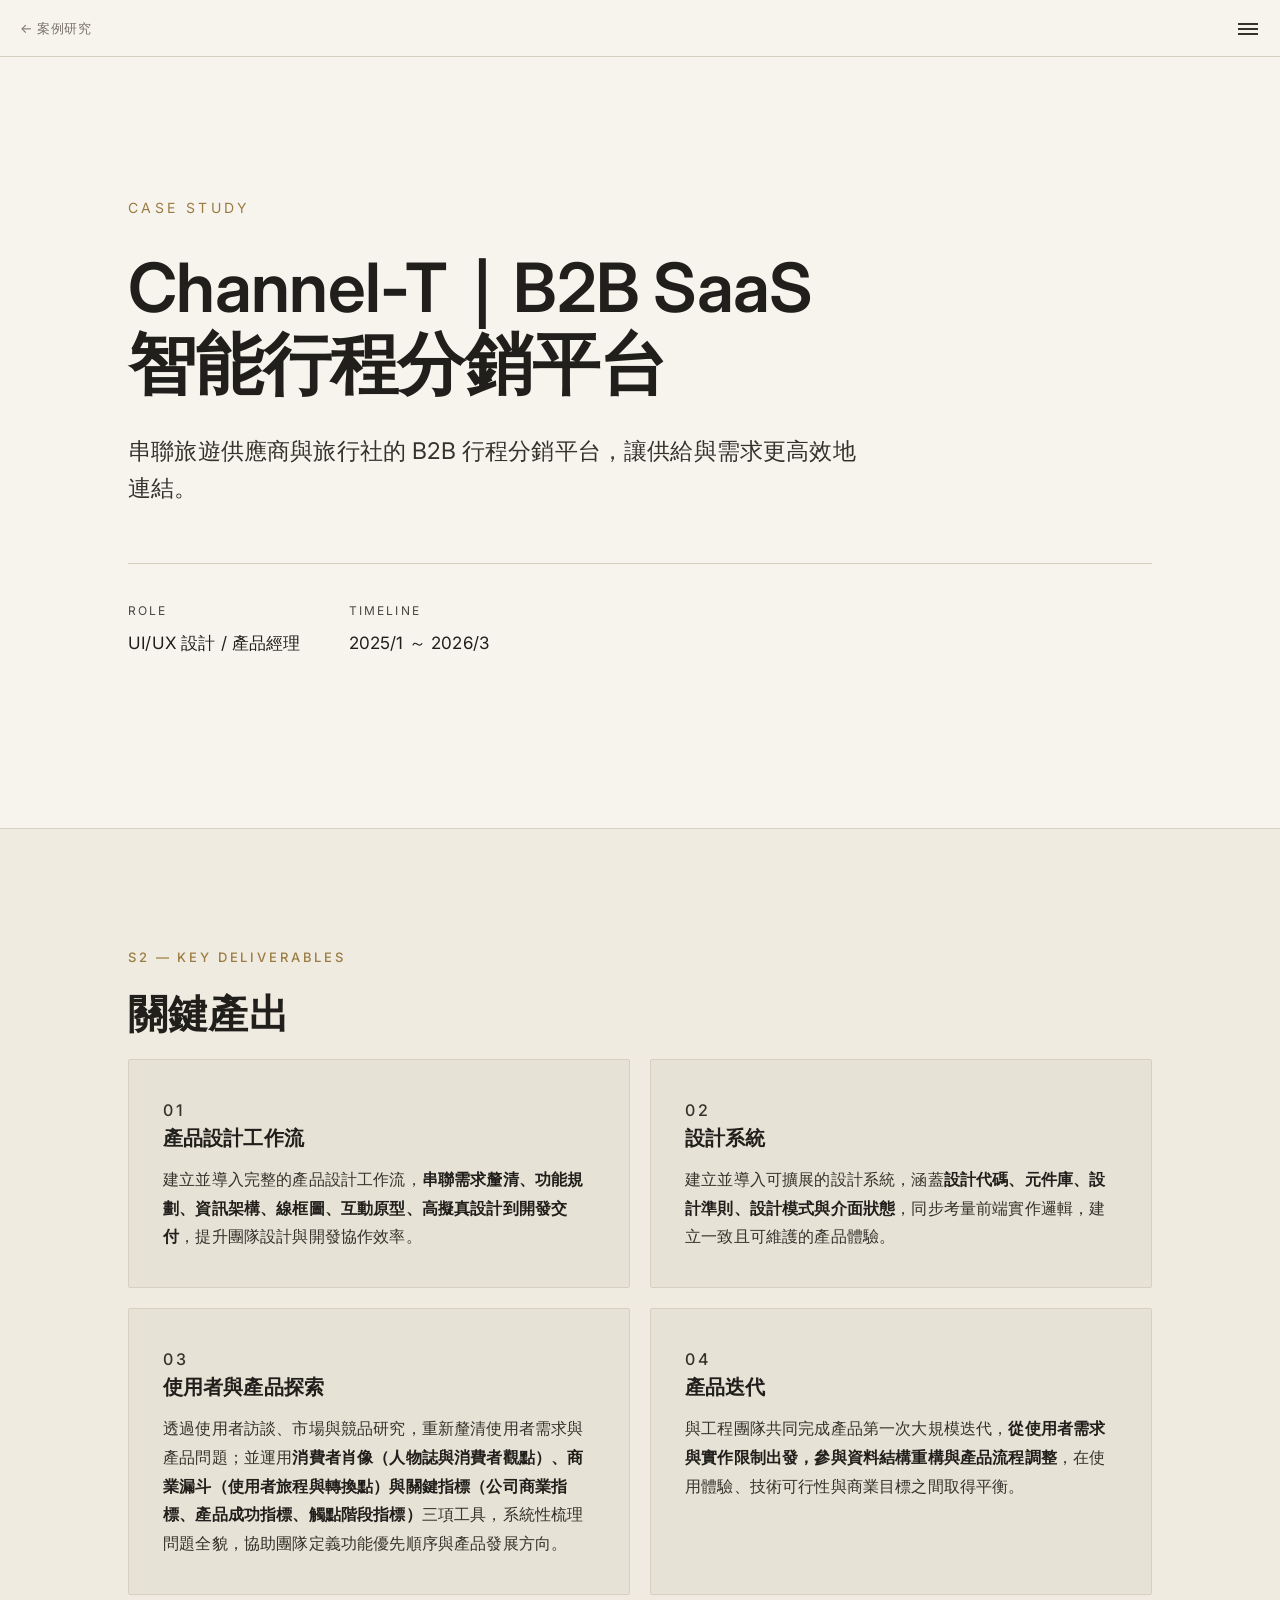
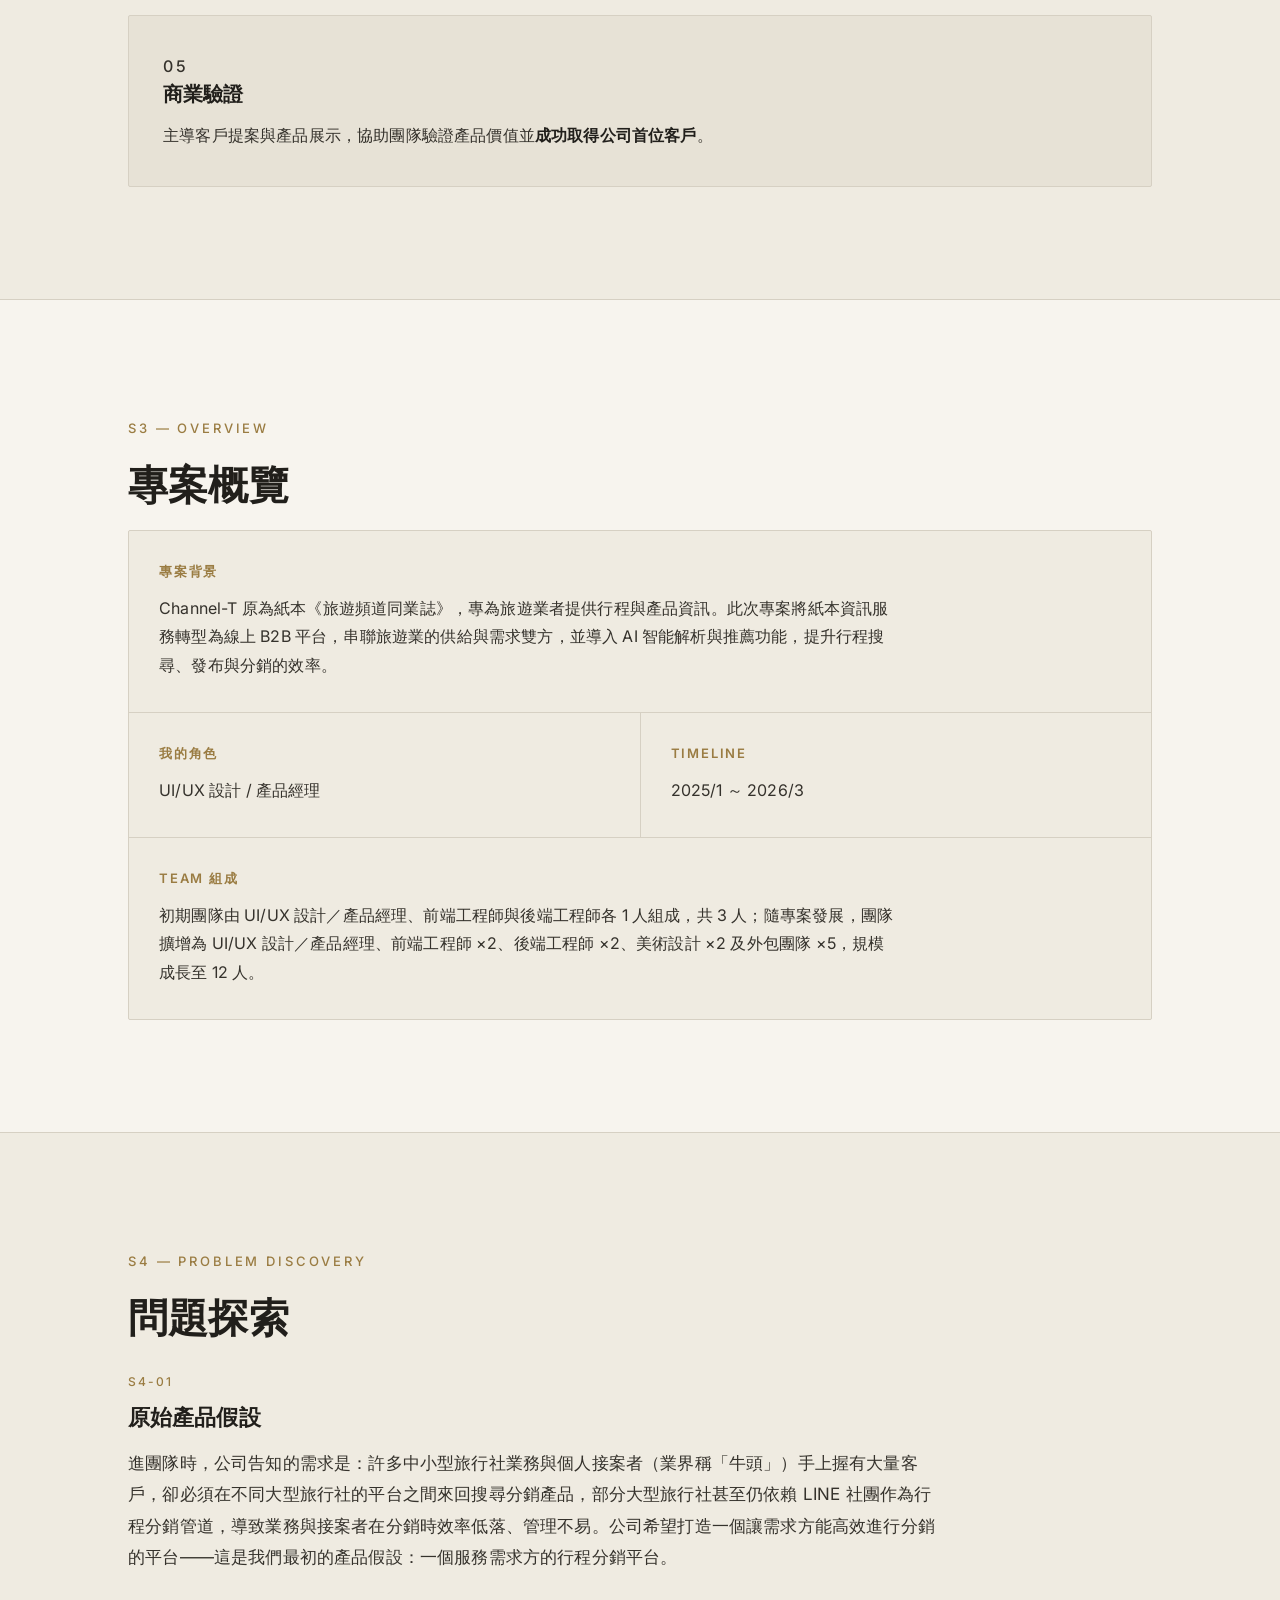
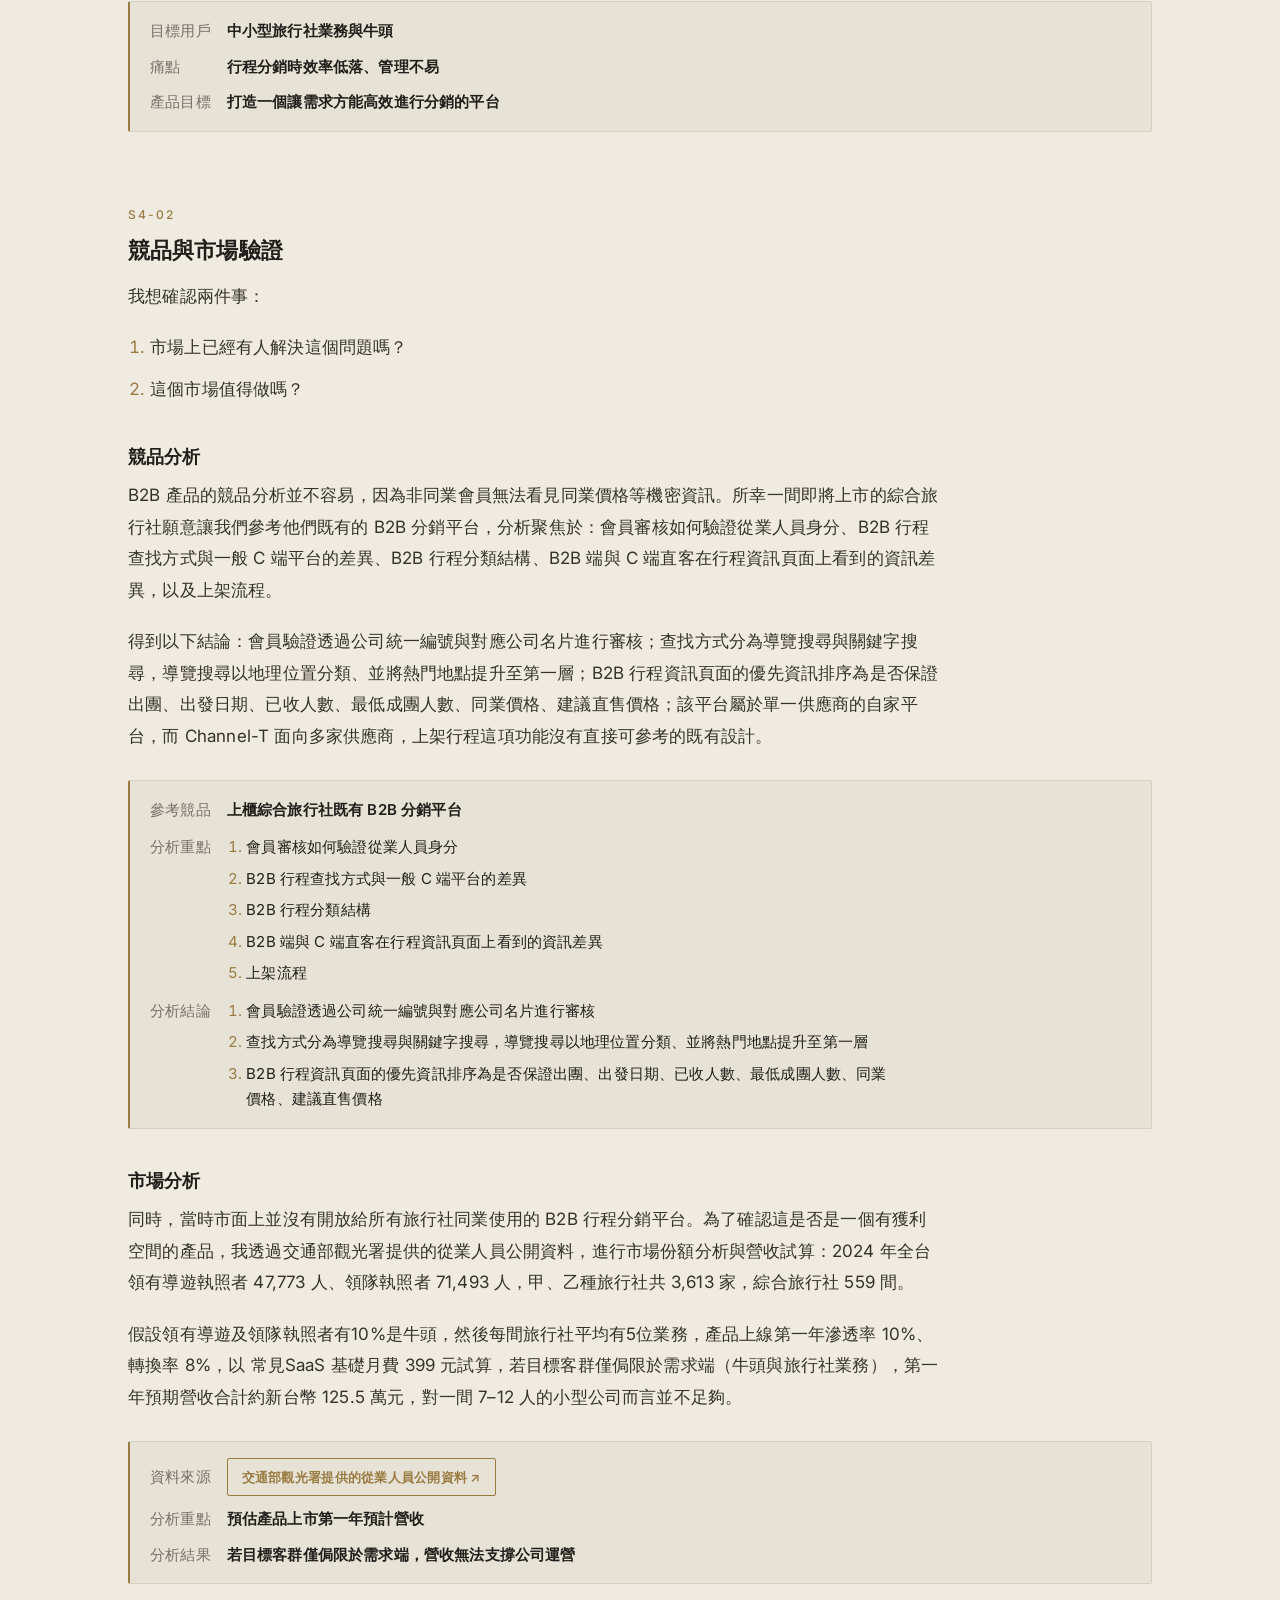
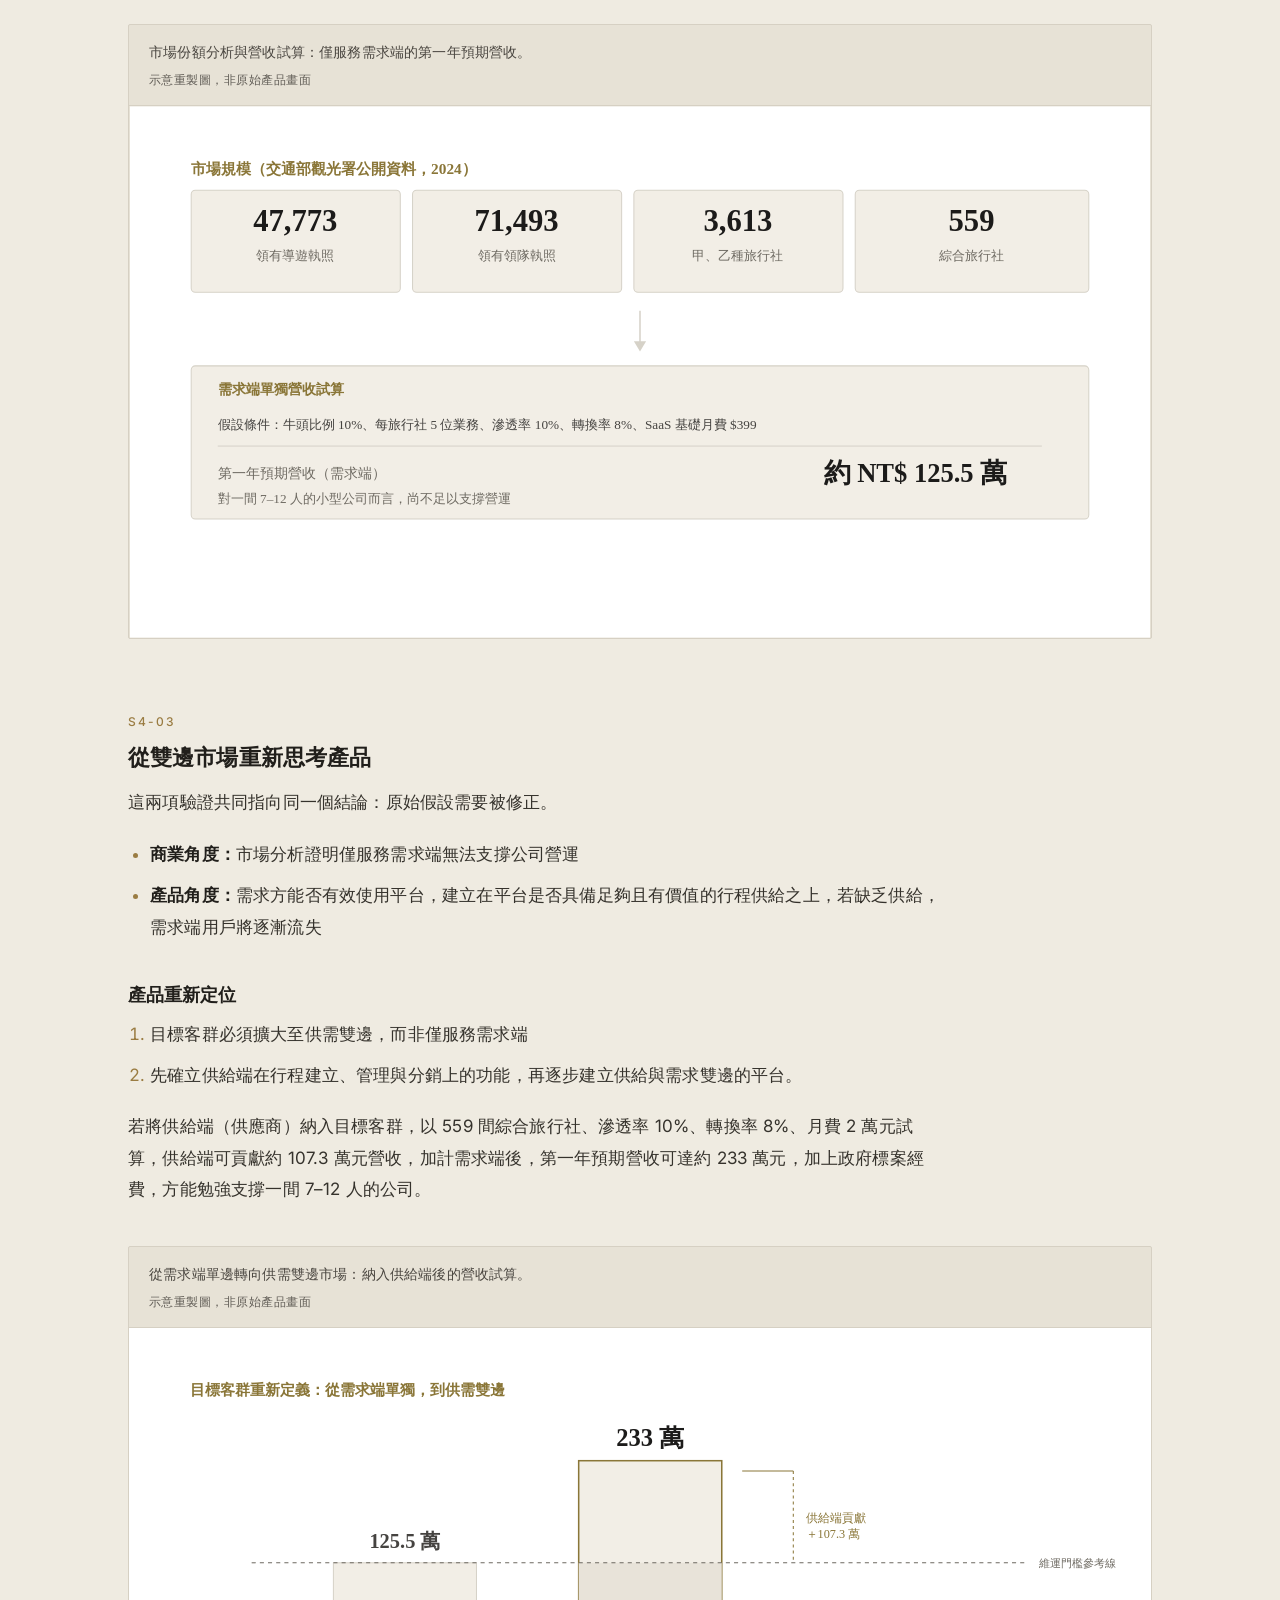
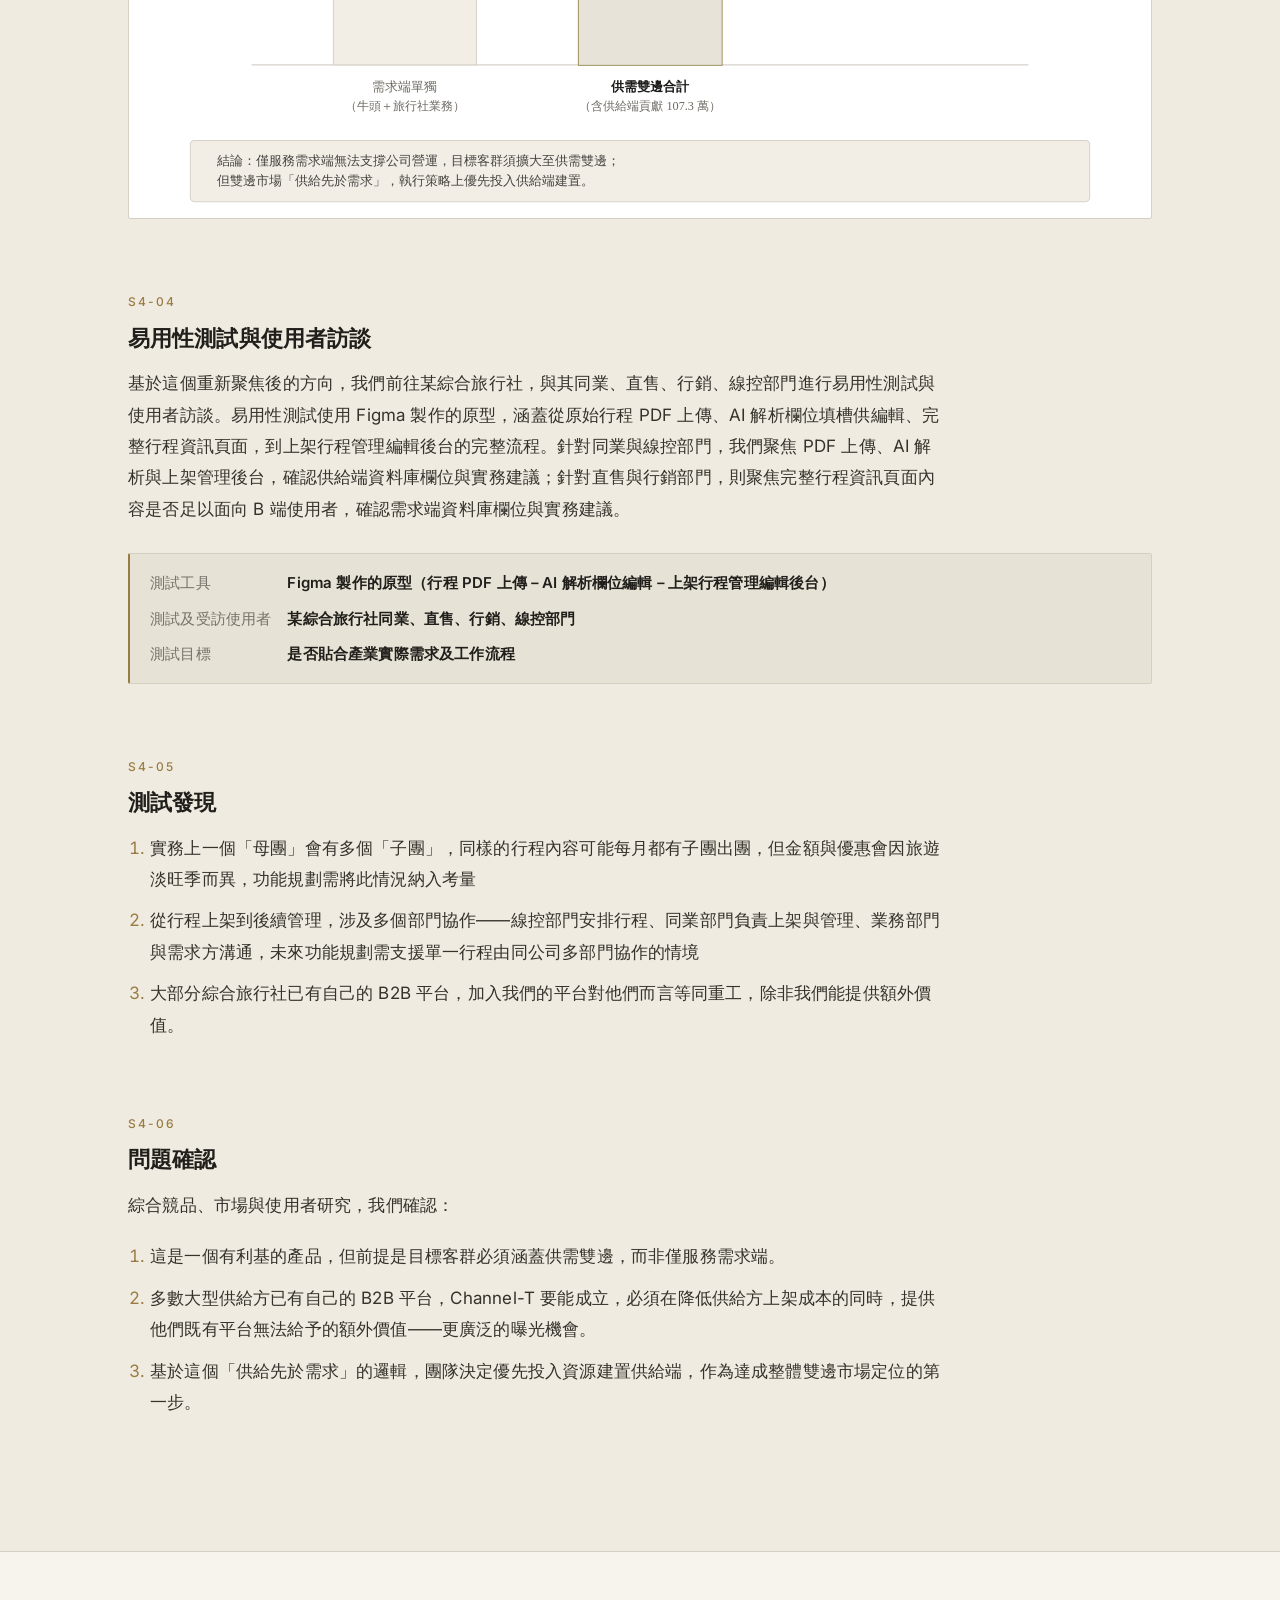
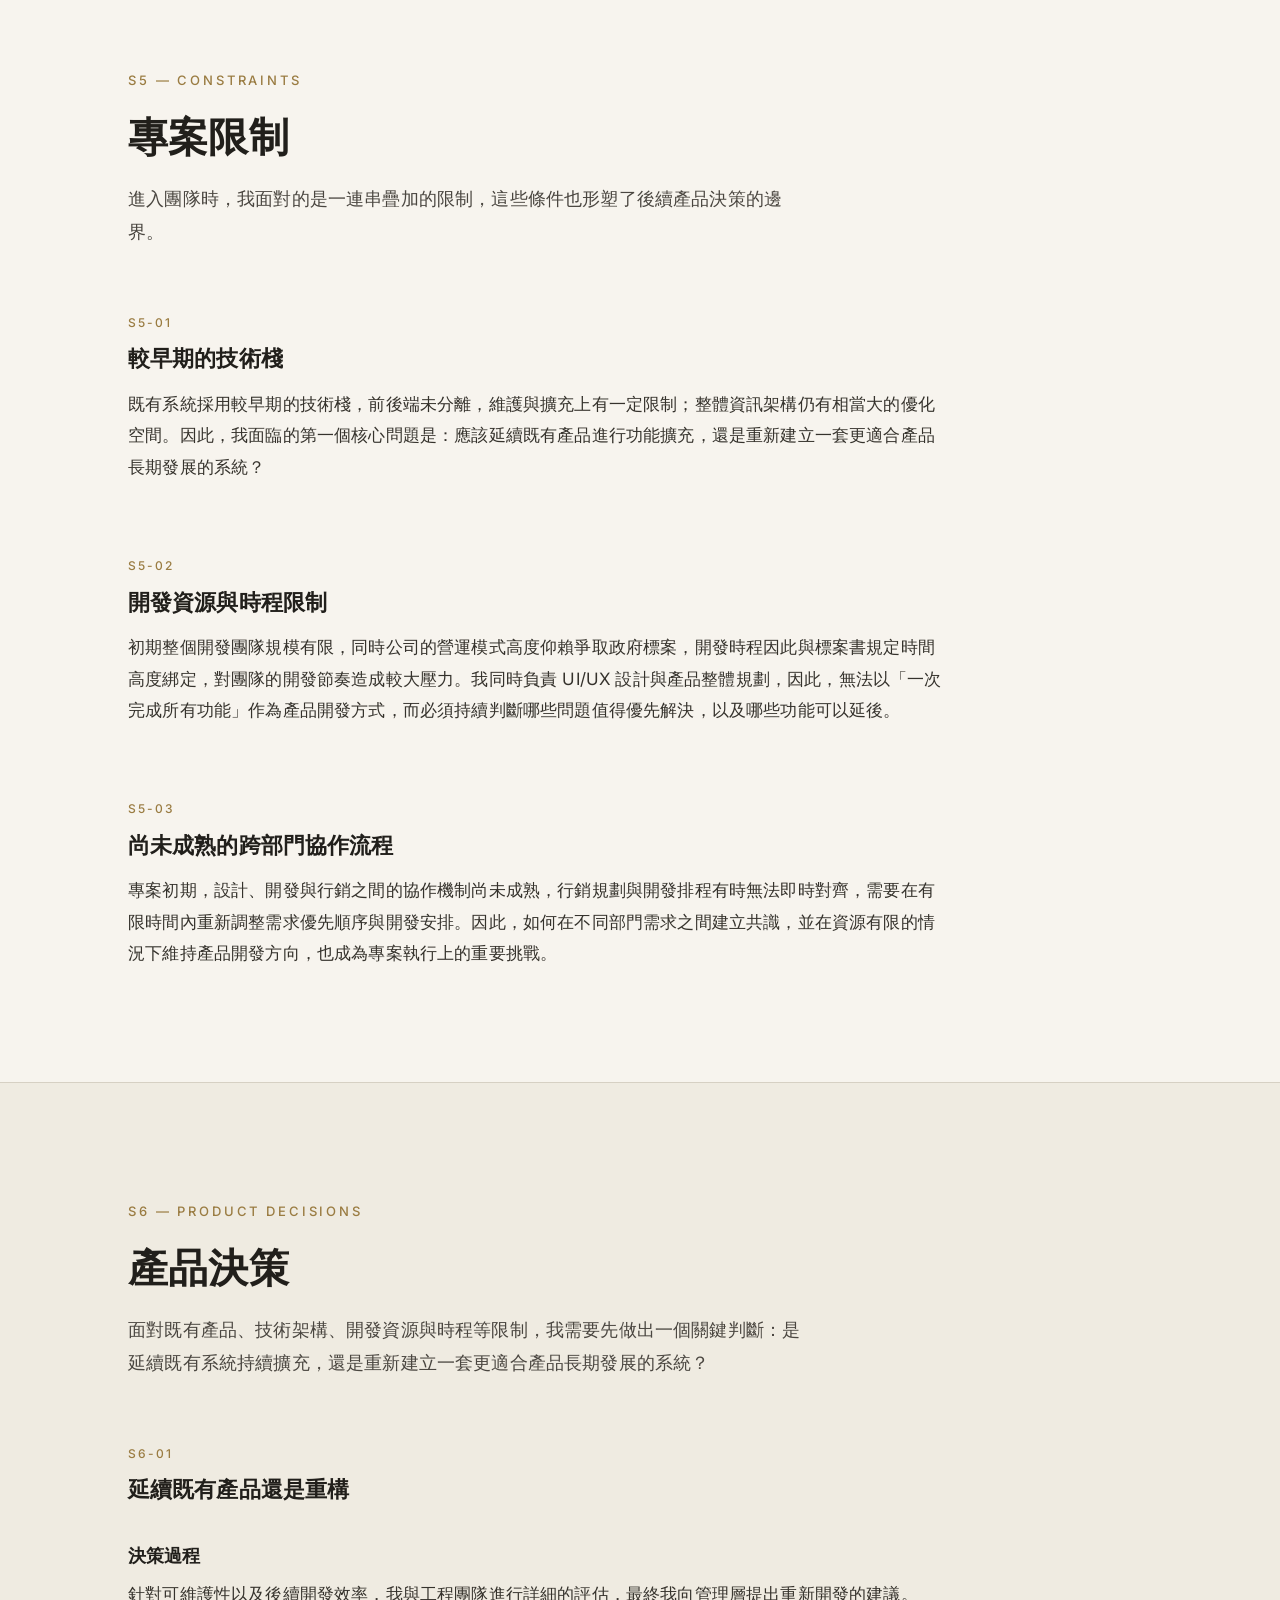
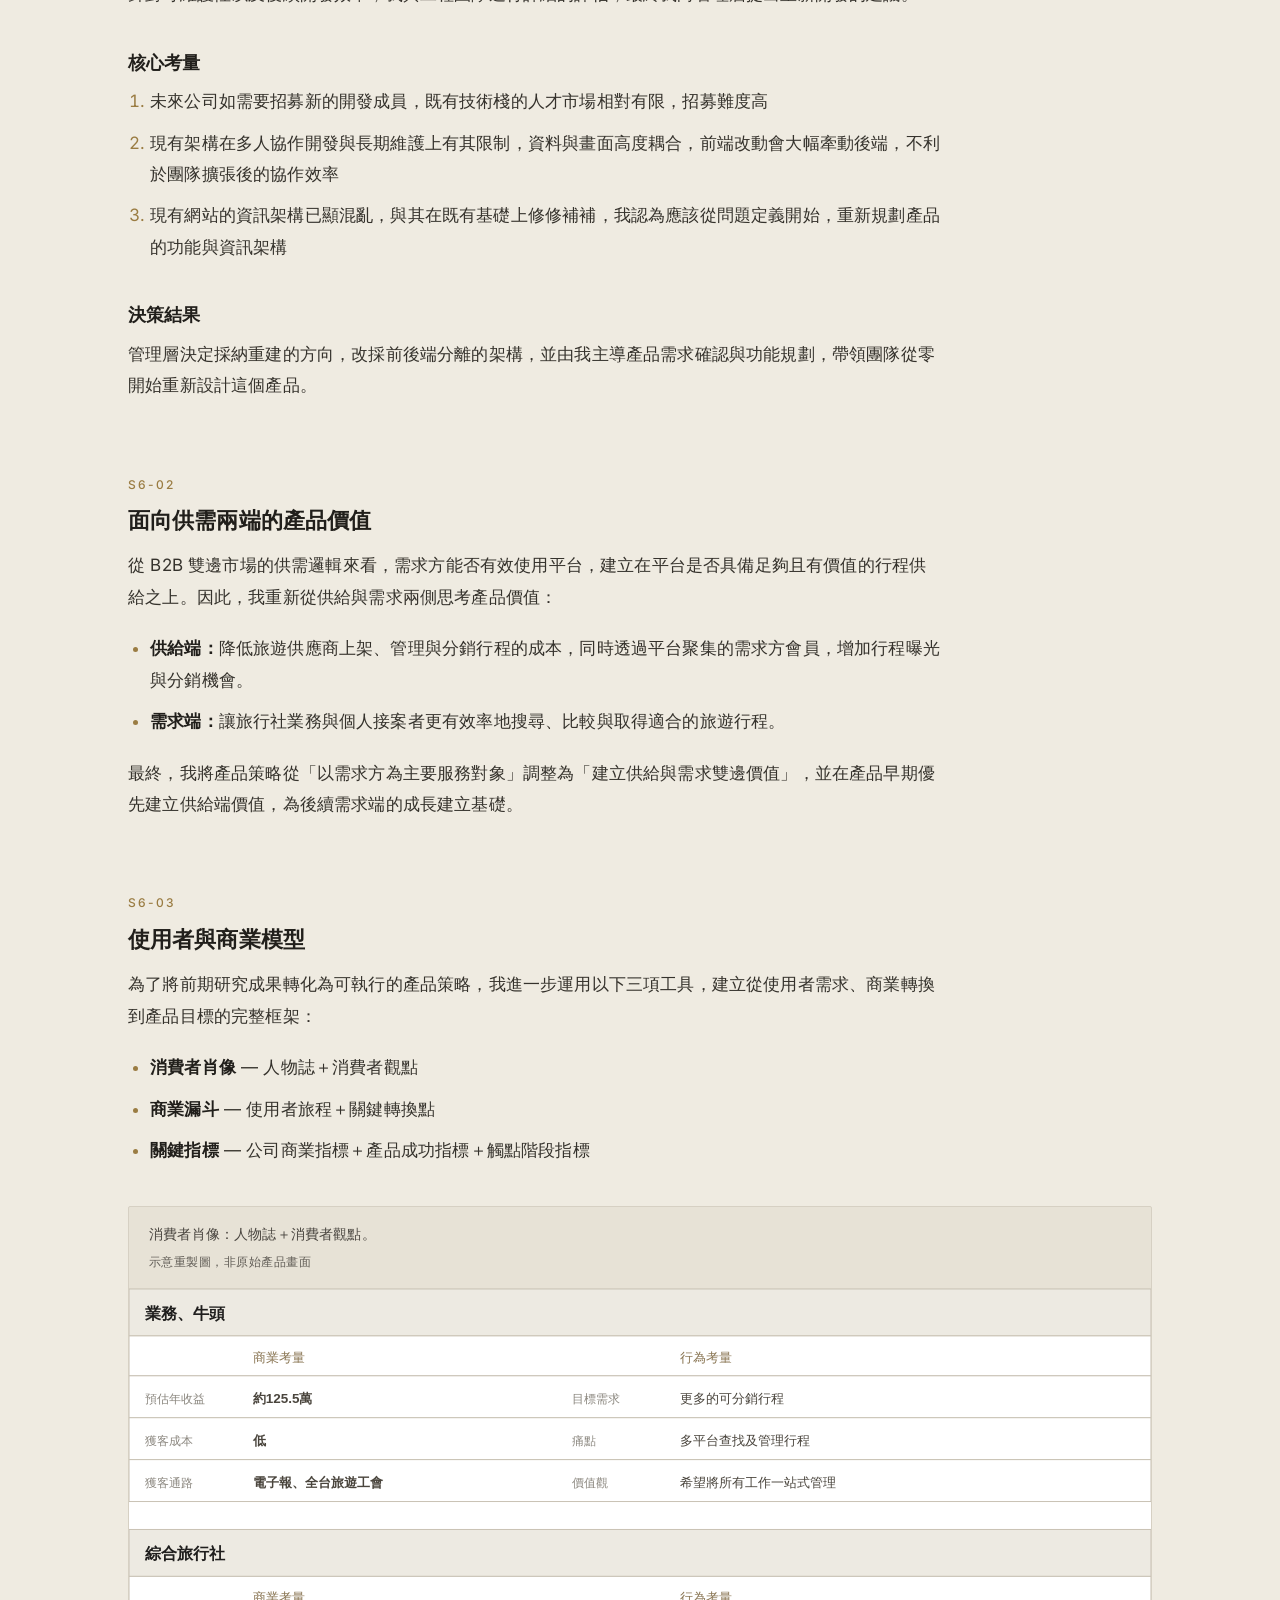
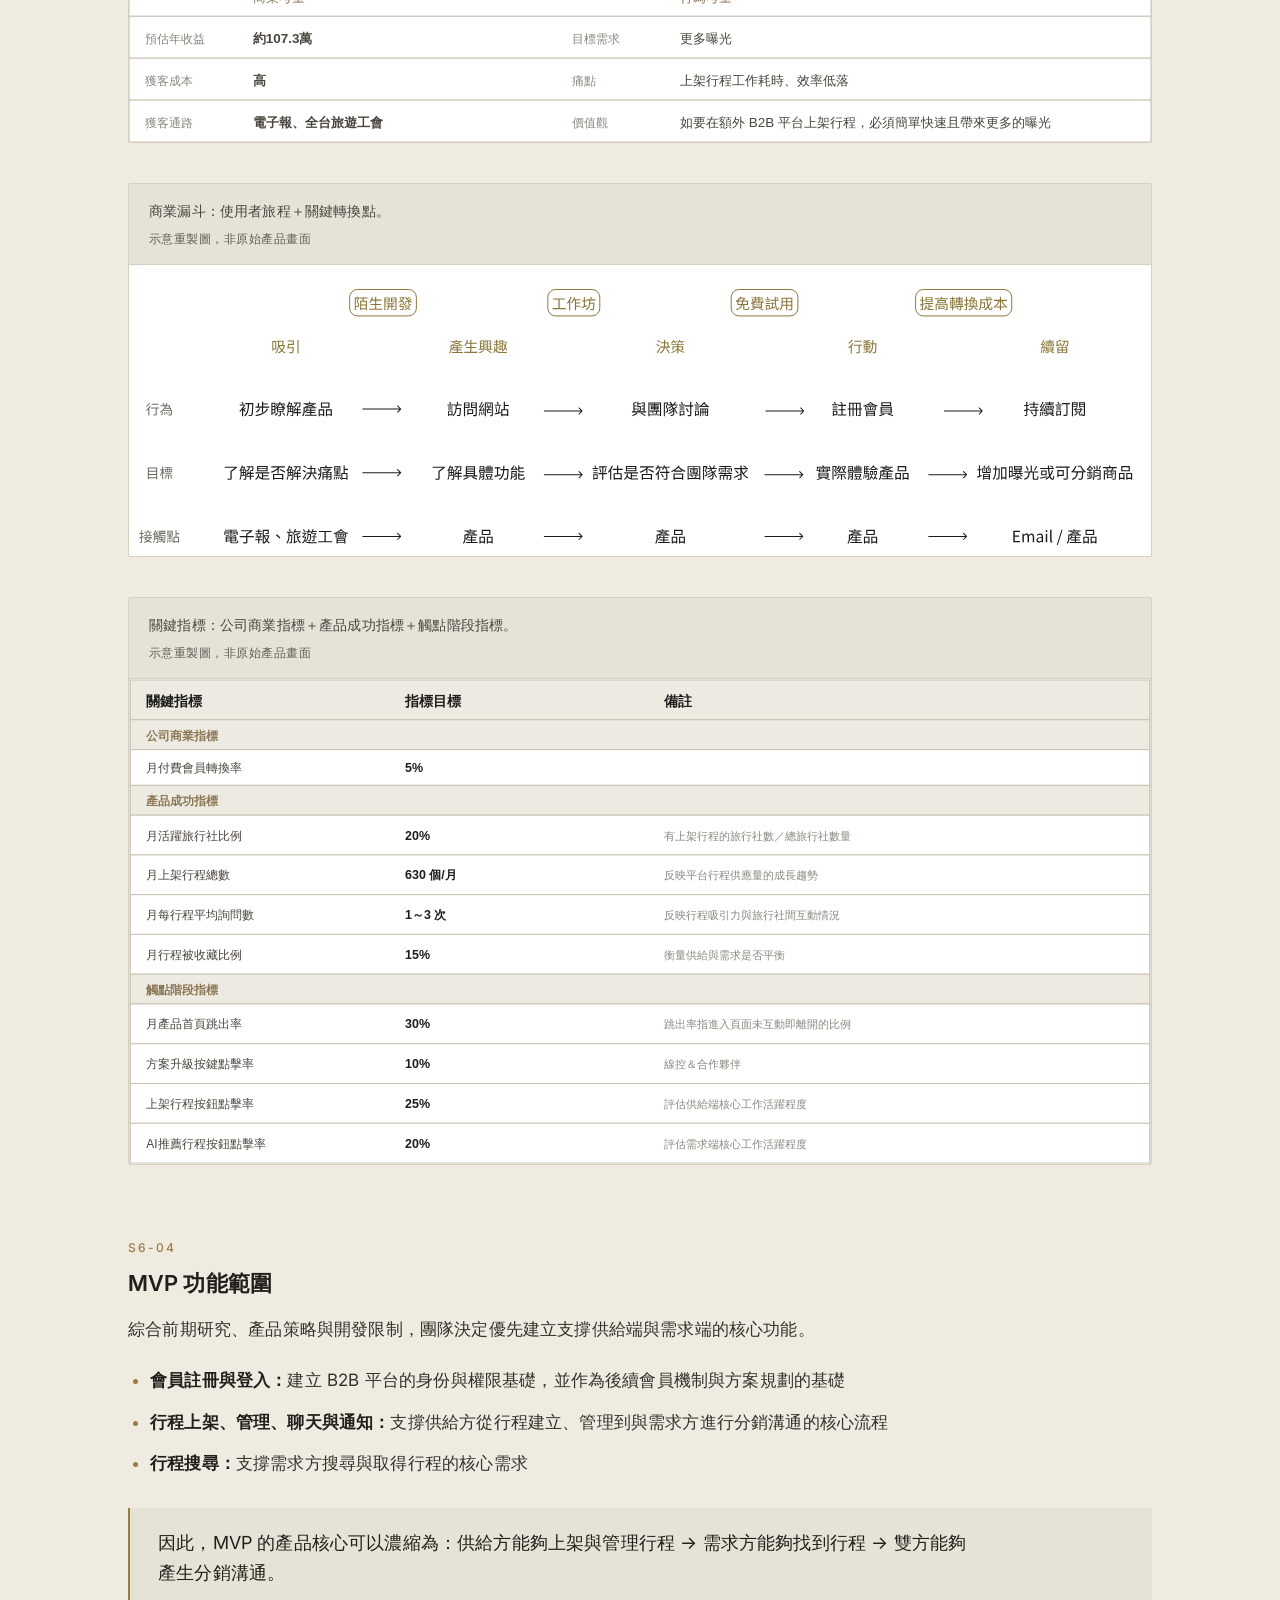
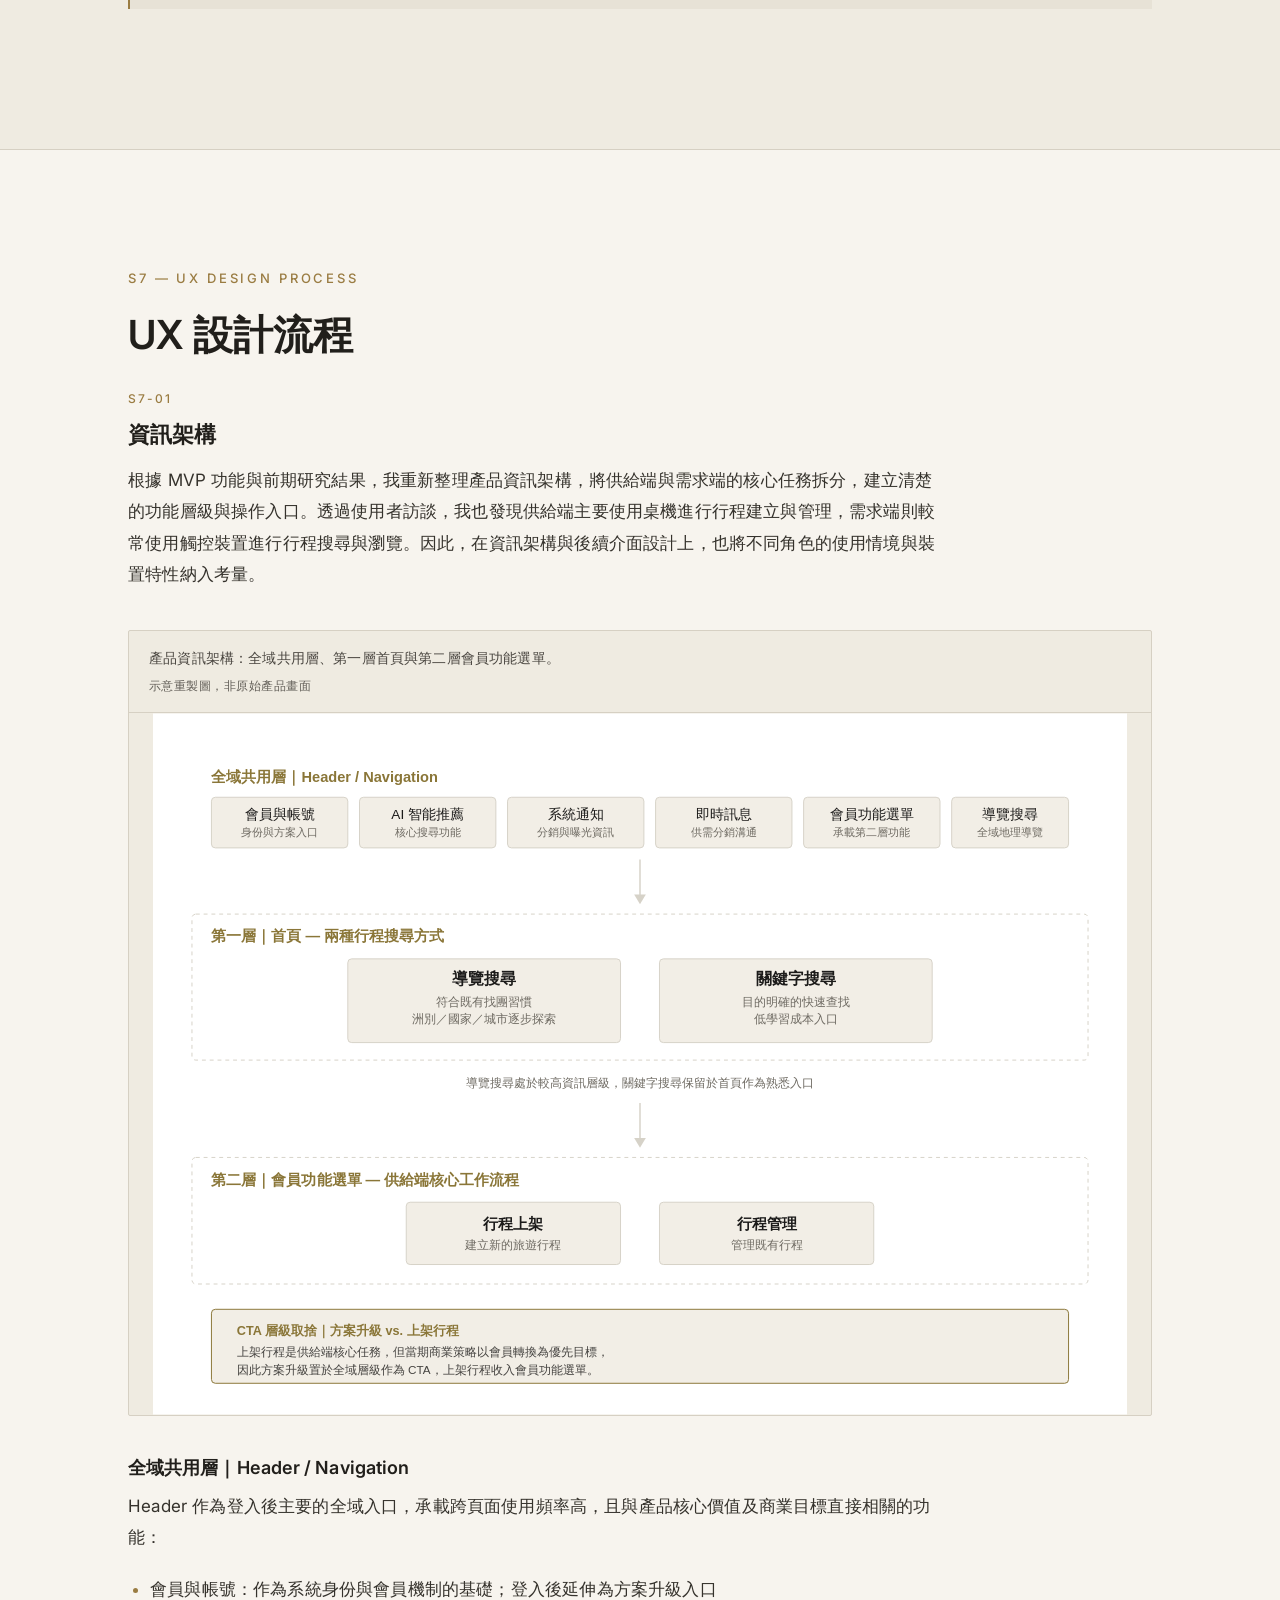
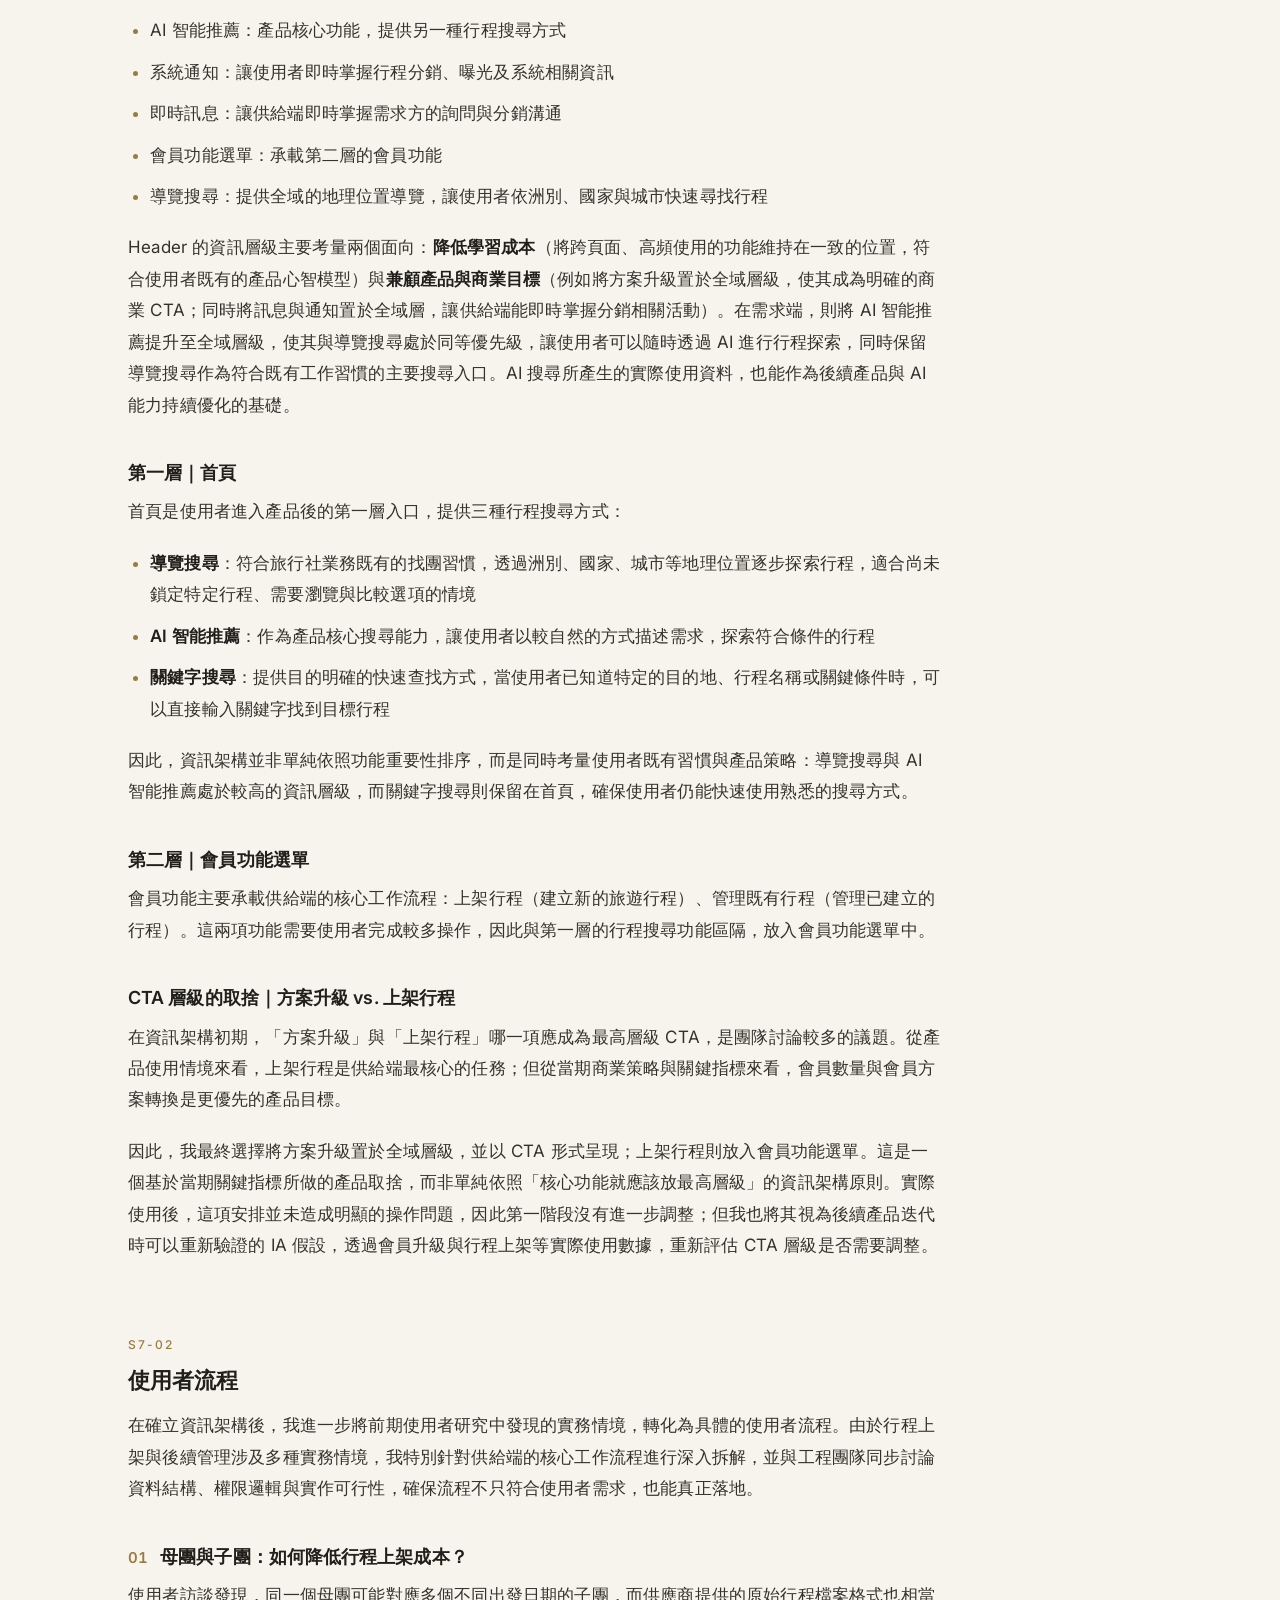
==== channel-t/index.html @ 6a392a1b "s6" ====
<!DOCTYPE html>
<html lang="zh-Hant">
<head>
  <meta charset="UTF-8" />
  <meta name="viewport" content="width=device-width, initial-scale=1.0" />
  <title>Channel-T｜B2B SaaS 智能行程分銷平台 — Ryan Wu 作品集</title>
  <meta name="description" content="Channel-T 是串聯旅遊供應商與旅行社的 B2B 行程分銷平台。本案例研究涵蓋問題探索、產品策略、MVP、UX/UI 設計、設計系統、產品迭代到商業驗證的完整產品設計流程。" />
  <link rel="preconnect" href="https://fonts.googleapis.com" />
  <link rel="preconnect" href="https://fonts.gstatic.com" crossorigin />
  <link href="https://fonts.googleapis.com/css2?family=Inter:wght@400;500;600&display=swap" rel="stylesheet" />
  <link rel="stylesheet" href="../style.css?v=17" />
</head>
<body class="case-study">

  <!-- 回首頁（左側錨點導覽由 case-study.js 依章節標題動態產生） -->
  <a class="home-link" href="../#work" aria-label="回到案例研究">← 案例研究</a>

  <main id="top">

    <!-- ====================== S1 專案主視覺 ====================== -->
    <section class="hero" id="s1">
      <div class="container">
        <p class="hero__tag">Case Study</p>
        <h1>Channel-T｜B2B SaaS 智能行程分銷平台</h1>
        <p class="hero__vp">串聯旅遊供應商與旅行社的 B2B 行程分銷平台，讓供給與需求更高效地連結。</p>
        <dl class="hero__meta">
          <div>
            <dt>Role</dt>
            <dd>UI/UX 設計 / 產品經理</dd>
          </div>
          <div>
            <dt>Timeline</dt>
            <dd>2025/1 ～ 2026/3</dd>
          </div>
        </dl>
      </div>
    </section>

    <!-- ====================== S2 關鍵產出 ====================== -->
    <section class="section section--alt" id="s2">
      <div class="container">
        <p class="eyebrow">S2 — Key Deliverables</p>
        <h2 class="section-title">關鍵產出</h2>
        <div class="cards">
          <article class="card">
            <p class="card__num">01</p>
            <h3>產品設計工作流</h3>
            <p>建立並導入完整的產品設計工作流，<span class="hl">串聯需求釐清、功能規劃、資訊架構、線框圖、互動原型、高擬真設計到開發交付</span>，提升團隊設計與開發協作效率。</p>
          </article>
          <article class="card">
            <p class="card__num">02</p>
            <h3>設計系統</h3>
            <p>建立並導入可擴展的設計系統，涵蓋<span class="hl">設計代碼、元件庫、設計準則、設計模式與介面狀態</span>，同步考量前端實作邏輯，建立一致且可維護的產品體驗。</p>
          </article>
          <article class="card">
            <p class="card__num">03</p>
            <h3>使用者與產品探索</h3>
            <p>透過使用者訪談、市場與競品研究，重新釐清使用者需求與產品問題；並運用<span class="hl">消費者肖像（人物誌與消費者觀點）、商業漏斗（使用者旅程與轉換點）與關鍵指標（公司商業指標、產品成功指標、觸點階段指標）</span>三項工具，系統性梳理問題全貌，協助團隊定義功能優先順序與產品發展方向。</p>
          </article>
          <article class="card">
            <p class="card__num">04</p>
            <h3>產品迭代</h3>
            <p>與工程團隊共同完成產品第一次大規模迭代，<span class="hl">從使用者需求與實作限制出發，參與資料結構重構與產品流程調整</span>，在使用體驗、技術可行性與商業目標之間取得平衡。</p>
          </article>
          <article class="card">
            <p class="card__num">05</p>
            <h3>商業驗證</h3>
            <p>主導客戶提案與產品展示，協助團隊驗證產品價值並<span class="hl">成功取得公司首位客戶</span>。</p>
          </article>
        </div>
      </div>
    </section>

    <!-- ====================== S3 專案概覽 ====================== -->
    <section class="section" id="s3">
      <div class="container">
        <p class="eyebrow">S3 — Overview</p>
        <h2 class="section-title">專案概覽</h2>
        <div class="meta-grid">
          <div class="meta-grid__item meta-grid__item--wide">
            <h4>專案背景</h4>
            <p>Channel-T 原為紙本《旅遊頻道同業誌》，專為旅遊業者提供行程與產品資訊。此次專案將紙本資訊服務轉型為線上 B2B 平台，串聯旅遊業的供給與需求雙方，並導入 AI 智能解析與推薦功能，提升行程搜尋、發布與分銷的效率。</p>
          </div>
          <div class="meta-grid__item">
            <h4>我的角色</h4>
            <p>UI/UX 設計 / 產品經理</p>
          </div>
          <div class="meta-grid__item">
            <h4>Timeline</h4>
            <p>2025/1 ～ 2026/3</p>
          </div>
          <div class="meta-grid__item meta-grid__item--wide">
            <h4>Team 組成</h4>
            <p>初期團隊由 UI/UX 設計／產品經理、前端工程師與後端工程師各 1 人組成，共 3 人；隨專案發展，團隊擴增為 UI/UX 設計／產品經理、前端工程師 ×2、後端工程師 ×2、美術設計 ×2 及外包團隊 ×5，規模成長至 12 人。</p>
          </div>
        </div>
      </div>
    </section>

    <!-- ====================== S4 問題探索 ====================== -->
    <section class="section section--alt" id="s4">
      <div class="container">
        <p class="eyebrow">S4 — Problem Discovery</p>
        <h2 class="section-title">問題探索</h2>

        <div class="block">
          <p class="block__id">S4-01</p>
          <h3>原始產品假設</h3>
          <p>進團隊時，公司告知的需求是：許多中小型旅行社業務與個人接案者（業界稱「牛頭」）手上握有大量客戶，卻必須在不同大型旅行社的平台之間來回搜尋分銷產品，部分大型旅行社甚至仍依賴 LINE 社團作為行程分銷管道，導致業務與接案者在分銷時效率低落、管理不易。公司希望打造一個讓需求方能高效進行分銷的平台——這是我們最初的產品假設：一個服務需求方的行程分銷平台。</p>
          <div class="note-card">
            <dl class="keypoints">
              <div><dt>目標用戶</dt><dd>中小型旅行社業務與牛頭</dd></div>
              <div><dt>痛點</dt><dd>行程分銷時效率低落、管理不易</dd></div>
              <div><dt>產品目標</dt><dd>打造一個讓需求方能高效進行分銷的平台</dd></div>
            </dl>
          </div>
        </div>

        <div class="block">
          <p class="block__id">S4-02</p>
          <h3>競品與市場驗證</h3>
          <p>我想確認兩件事：</p>
          <ol>
            <li>市場上已經有人解決這個問題嗎？</li>
            <li>這個市場值得做嗎？</li>
          </ol>
          <div class="sub">
            <h4>競品分析</h4>
          </div>
          <p>B2B 產品的競品分析並不容易，因為非同業會員無法看見同業價格等機密資訊。所幸一間即將上市的綜合旅行社願意讓我們參考他們既有的 B2B 分銷平台，分析聚焦於：會員審核如何驗證從業人員身分、B2B 行程查找方式與一般 C 端平台的差異、B2B 行程分類結構、B2B 端與 C 端直客在行程資訊頁面上看到的資訊差異，以及上架流程。</p>
          <p>得到以下結論：會員驗證透過公司統一編號與對應公司名片進行審核；查找方式分為導覽搜尋與關鍵字搜尋，導覽搜尋以地理位置分類、並將熱門地點提升至第一層；B2B 行程資訊頁面的優先資訊排序為是否保證出團、出發日期、已收人數、最低成團人數、同業價格、建議直售價格；該平台屬於單一供應商的自家平台，而 Channel-T 面向多家供應商，上架行程這項功能沒有直接可參考的既有設計。</p>
          <div class="note-card">
            <dl class="keypoints">
              <div><dt>參考競品</dt><dd>上櫃綜合旅行社既有 B2B 分銷平台</dd></div>
              <div><dt>分析重點</dt><dd>
                <ol>
                  <li>會員審核如何驗證從業人員身分</li>
                  <li>B2B 行程查找方式與一般 C 端平台的差異</li>
                  <li>B2B 行程分類結構</li>
                  <li>B2B 端與 C 端直客在行程資訊頁面上看到的資訊差異</li>
                  <li>上架流程</li>
                </ol>
              </dd></div>
              <div><dt>分析結論</dt><dd>
                <ol>
                  <li>會員驗證透過公司統一編號與對應公司名片進行審核</li>
                  <li>查找方式分為導覽搜尋與關鍵字搜尋，導覽搜尋以地理位置分類、並將熱門地點提升至第一層</li>
                  <li>B2B 行程資訊頁面的優先資訊排序為是否保證出團、出發日期、已收人數、最低成團人數、同業價格、建議直售價格</li>
                </ol>
              </dd></div>
            </dl>
          </div>
          <div class="sub">
            <h4>市場分析</h4>
          </div>
          <p>同時，當時市面上並沒有開放給所有旅行社同業使用的 B2B 行程分銷平台。為了確認這是否是一個有獲利空間的產品，我透過交通部觀光署提供的從業人員公開資料，進行市場份額分析與營收試算：2024 年全台領有導遊執照者 47,773 人、領隊執照者 71,493 人，甲、乙種旅行社共 3,613 家，綜合旅行社 559 間。</p>
          <p>假設領有導遊及領隊執照者有10%是牛頭，然後每間旅行社平均有5位業務，產品上線第一年滲透率 10%、轉換率 8%，以 常見SaaS 基礎月費 399 元試算，若目標客群僅侷限於需求端（牛頭與旅行社業務），第一年預期營收合計約新台幣 125.5 萬元，對一間 7–12 人的小型公司而言並不足夠。</p>
          <div class="note-card">
            <dl class="keypoints">
              <div><dt>資料來源</dt><dd><a class="btn btn--sm" href="https://admin.taiwan.net.tw/main" target="_blank" rel="noopener">交通部觀光署提供的從業人員公開資料 ↗</a></dd></div>
              <div><dt>分析重點</dt><dd>預估產品上市第一年預計營收</dd></div>
              <div><dt>分析結果</dt><dd>若目標客群僅侷限於需求端，營收無法支撐公司運營</dd></div>
            </dl>
          </div>
          <figure>
            <img src="../assets/channel-t/s4-02-market-validation.svg" width="1000" height="520" alt="市場份額分析與營收試算示意圖：以導遊、領隊執照人數與旅行社家數估算需求端市場規模與第一年預期營收" loading="lazy" onerror="this.style.display='none';this.nextElementSibling.style.display='flex';" />
            <div class="figure__placeholder" style="display:none; aspect-ratio: 1000 / 520;">市場份額與營收試算 — assets/channel-t/s4-02-market-validation.svg</div>
            <figcaption>市場份額分析與營收試算：僅服務需求端的第一年預期營收。<span class="figure__note">示意重製圖，非原始產品畫面</span></figcaption>
          </figure>
        </div>

        <div class="block">
          <p class="block__id">S4-03</p>
          <h3>從雙邊市場重新思考產品</h3>
          <p>這兩項驗證共同指向同一個結論：原始假設需要被修正。</p>
          <ul>
            <li><strong>商業角度：</strong>市場分析證明僅服務需求端無法支撐公司營運</li>
            <li><strong>產品角度：</strong>需求方能否有效使用平台，建立在平台是否具備足夠且有價值的行程供給之上，若缺乏供給，需求端用戶將逐漸流失</li>
          </ul>
          <div class="sub">
            <h4>產品重新定位</h4>
          </div>
          <ol>
            <li>目標客群必須擴大至供需雙邊，而非僅服務需求端</li>
            <li>先確立供給端在行程建立、管理與分銷上的功能，再逐步建立供給與需求雙邊的平台。</li>
          </ol>
          <p>若將供給端（供應商）納入目標客群，以 559 間綜合旅行社、滲透率 10%、轉換率 8%、月費 2 萬元試算，供給端可貢獻約 107.3 萬元營收，加計需求端後，第一年預期營收可達約 233 萬元，加上政府標案經費，方能勉強支撐一間 7–12 人的公司。</p>
          <figure>
            <img src="../assets/channel-t/s4-03-two-sided-pivot.svg" width="1000" height="480" alt="雙邊市場轉向示意圖：從僅服務需求端，調整為納入供給端的供需雙邊市場，並呈現加計供給端後的營收試算" loading="lazy" onerror="this.style.display='none';this.nextElementSibling.style.display='flex';" />
            <div class="figure__placeholder" style="display:none; aspect-ratio: 1000 / 480;">雙邊市場轉向 — assets/channel-t/s4-03-two-sided-pivot.svg</div>
            <figcaption>從需求端單邊轉向供需雙邊市場：納入供給端後的營收試算。<span class="figure__note">示意重製圖，非原始產品畫面</span></figcaption>
          </figure>
        </div>

        <div class="block">
          <p class="block__id">S4-04</p>
          <h3>易用性測試與使用者訪談</h3>
          <p>基於這個重新聚焦後的方向，我們前往某綜合旅行社，與其同業、直售、行銷、線控部門進行易用性測試與使用者訪談。易用性測試使用 Figma 製作的原型，涵蓋從原始行程 PDF 上傳、AI 解析欄位填槽供編輯、完整行程資訊頁面，到上架行程管理編輯後台的完整流程。針對同業與線控部門，我們聚焦 PDF 上傳、AI 解析與上架管理後台，確認供給端資料庫欄位與實務建議；針對直售與行銷部門，則聚焦完整行程資訊頁面內容是否足以面向 B 端使用者，確認需求端資料庫欄位與實務建議。</p>
          <div class="note-card">
            <dl class="keypoints">
              <div><dt>測試工具</dt><dd>Figma 製作的原型（行程 PDF 上傳－AI 解析欄位編輯－上架行程管理編輯後台）</dd></div>
              <div><dt>測試及受訪使用者</dt><dd>某綜合旅行社同業、直售、行銷、線控部門</dd></div>
              <div><dt>測試目標</dt><dd>是否貼合產業實際需求及工作流程</dd></div>
            </dl>
          </div>
        </div>

        <div class="block">
          <p class="block__id">S4-05</p>
          <h3>測試發現</h3>
          <ol>
            <li>實務上一個「母團」會有多個「子團」，同樣的行程內容可能每月都有子團出團，但金額與優惠會因旅遊淡旺季而異，功能規劃需將此情況納入考量</li>
            <li>從行程上架到後續管理，涉及多個部門協作——線控部門安排行程、同業部門負責上架與管理、業務部門與需求方溝通，未來功能規劃需支援單一行程由同公司多部門協作的情境</li>
            <li>大部分綜合旅行社已有自己的 B2B 平台，加入我們的平台對他們而言等同重工，除非我們能提供額外價值。</li>
          </ol>
        </div>

        <div class="block">
          <p class="block__id">S4-06</p>
          <h3>問題確認</h3>
          <p>綜合競品、市場與使用者研究，我們確認：</p>
          <ol>
            <li>這是一個有利基的產品，但前提是目標客群必須涵蓋供需雙邊，而非僅服務需求端。</li>
            <li>多數大型供給方已有自己的 B2B 平台，Channel-T 要能成立，必須在降低供給方上架成本的同時，提供他們既有平台無法給予的額外價值——更廣泛的曝光機會。</li>
            <li>基於這個「供給先於需求」的邏輯，團隊決定優先投入資源建置供給端，作為達成整體雙邊市場定位的第一步。</li>
          </ol>
        </div>
      </div>
    </section>

    <!-- ====================== S5 專案限制 ====================== -->
    <section class="section" id="s5">
      <div class="container">
        <p class="eyebrow">S5 — Constraints</p>
        <h2 class="section-title">專案限制</h2>
        <p class="section-intro">進入團隊時，我面對的是一連串疊加的限制，這些條件也形塑了後續產品決策的邊界。</p>

        <div class="block">
          <p class="block__id">S5-01</p>
          <h3>較早期的技術棧</h3>
          <p>既有系統採用較早期的技術棧，前後端未分離，維護與擴充上有一定限制；整體資訊架構仍有相當大的優化空間。因此，我面臨的第一個核心問題是：應該延續既有產品進行功能擴充，還是重新建立一套更適合產品長期發展的系統？</p>
        </div>

        <div class="block">
          <p class="block__id">S5-02</p>
          <h3>開發資源與時程限制</h3>
          <p>初期整個開發團隊規模有限，同時公司的營運模式高度仰賴爭取政府標案，開發時程因此與標案書規定時間高度綁定，對團隊的開發節奏造成較大壓力。我同時負責 UI/UX 設計與產品整體規劃，因此，無法以「一次完成所有功能」作為產品開發方式，而必須持續判斷哪些問題值得優先解決，以及哪些功能可以延後。</p>
        </div>

        <div class="block">
          <p class="block__id">S5-03</p>
          <h3>尚未成熟的跨部門協作流程</h3>
          <p>專案初期，設計、開發與行銷之間的協作機制尚未成熟，行銷規劃與開發排程有時無法即時對齊，需要在有限時間內重新調整需求優先順序與開發安排。因此，如何在不同部門需求之間建立共識，並在資源有限的情況下維持產品開發方向，也成為專案執行上的重要挑戰。</p>
        </div>

      </div>
    </section>

    <!-- ====================== S6 產品決策 ====================== -->
    <section class="section section--alt" id="s6">
      <div class="container">
        <p class="eyebrow">S6 — Product Decisions</p>
        <h2 class="section-title">產品決策</h2>
        <p class="section-intro">面對既有產品、技術架構、開發資源與時程等限制，我需要先做出一個關鍵判斷：是延續既有系統持續擴充，還是重新建立一套更適合產品長期發展的系統？</p>

        <div class="block">
          <p class="block__id">S6-01</p>
          <h3>延續既有產品還是重構</h3>
          <div class="sub">
            <h4>決策過程</h4>
          </div>
          <p>針對可維護性以及後續開發效率，我與工程團隊進行詳細的評估，最終我向管理層提出重新開發的建議。</p>
          <div class="sub">
            <h4>核心考量</h4>
          </div>
          <ol>
            <li>未來公司如需要招募新的開發成員，既有技術棧的人才市場相對有限，招募難度高</li>
            <li>現有架構在多人協作開發與長期維護上有其限制，資料與畫面高度耦合，前端改動會大幅牽動後端，不利於團隊擴張後的協作效率</li>
            <li>現有網站的資訊架構已顯混亂，與其在既有基礎上修修補補，我認為應該從問題定義開始，重新規劃產品的功能與資訊架構</li>
          </ol>
          <div class="sub">
            <h4>決策結果</h4>
          </div>
          <p>管理層決定採納重建的方向，改採前後端分離的架構，並由我主導產品需求確認與功能規劃，帶領團隊從零開始重新設計這個產品。</p>
        </div>

        <div class="block">
          <p class="block__id">S6-02</p>
          <h3>面向供需兩端的產品價值</h3>
          <p>從 B2B 雙邊市場的供需邏輯來看，需求方能否有效使用平台，建立在平台是否具備足夠且有價值的行程供給之上。因此，我重新從供給與需求兩側思考產品價值：</p>
          <ul>
            <li><strong>供給端：</strong>降低旅遊供應商上架、管理與分銷行程的成本，同時透過平台聚集的需求方會員，增加行程曝光與分銷機會。</li>
            <li><strong>需求端：</strong>讓旅行社業務與個人接案者更有效率地搜尋、比較與取得適合的旅遊行程。</li>
          </ul>
          <p>最終，我將產品策略從「以需求方為主要服務對象」調整為「建立供給與需求雙邊價值」，並在產品早期優先建立供給端價值，為後續需求端的成長建立基礎。</p>
        </div>

        <div class="block">
          <p class="block__id">S6-03</p>
          <h3>使用者與商業模型</h3>
          <p>為了將前期研究成果轉化為可執行的產品策略，我進一步運用以下三項工具，建立從使用者需求、商業轉換到產品目標的完整框架：</p>
          <ul>
            <li><strong>消費者肖像</strong> — 人物誌＋消費者觀點</li>
            <li><strong>商業漏斗</strong> — 使用者旅程＋關鍵轉換點</li>
            <li><strong>關鍵指標</strong> — 公司商業指標＋產品成功指標＋觸點階段指標</li>
          </ul>
          <figure>
            <img src="../assets/channel-t/s6-03-persona.svg" width="1024" height="454" alt="消費者肖像示意圖：人物誌與消費者觀點，呈現供給端與需求端使用者的樣貌與需求" loading="lazy" onerror="this.style.display='none';this.nextElementSibling.style.display='flex';" />
            <div class="figure__placeholder" style="display:none; aspect-ratio: 1024 / 454;">消費者肖像 — assets/channel-t/s6-03-persona.svg</div>
            <figcaption>消費者肖像：人物誌＋消費者觀點。<span class="figure__note">示意重製圖，非原始產品畫面</span></figcaption>
          </figure>
          <figure>
            <img src="../assets/channel-t/s6-03-funnel.svg" width="1042" height="297" alt="商業漏斗示意圖：使用者旅程與關鍵轉換點，呈現使用者從進入到轉換的各階段" loading="lazy" onerror="this.style.display='none';this.nextElementSibling.style.display='flex';" />
            <div class="figure__placeholder" style="display:none; aspect-ratio: 1042 / 297;">商業漏斗 — assets/channel-t/s6-03-funnel.svg</div>
            <figcaption>商業漏斗：使用者旅程＋關鍵轉換點。<span class="figure__note">示意重製圖，非原始產品畫面</span></figcaption>
          </figure>
          <figure>
            <img src="../assets/channel-t/s6-03-metrics.svg" width="1024" height="412" alt="關鍵指標示意圖：公司商業指標、產品成功指標與觸點階段指標的對應關係" loading="lazy" onerror="this.style.display='none';this.nextElementSibling.style.display='flex';" />
            <div class="figure__placeholder" style="display:none; aspect-ratio: 1024 / 412;">關鍵指標 — assets/channel-t/s6-03-metrics.svg</div>
            <figcaption>關鍵指標：公司商業指標＋產品成功指標＋觸點階段指標。<span class="figure__note">示意重製圖，非原始產品畫面</span></figcaption>
          </figure>
        </div>

        <div class="block">
          <p class="block__id">S6-04</p>
          <h3>MVP 功能範圍</h3>
          <p>綜合前期研究、產品策略與開發限制，團隊決定優先建立支撐供給端與需求端的核心功能。</p>
          <ul>
            <li><strong>會員註冊與登入：</strong>建立 B2B 平台的身份與權限基礎，並作為後續會員機制與方案規劃的基礎</li>
            <li><strong>行程上架、管理、聊天與通知：</strong>支撐供給方從行程建立、管理到與需求方進行分銷溝通的核心流程</li>
            <li><strong>行程搜尋：</strong>支撐需求方搜尋與取得行程的核心需求</li>
          </ul>
          <blockquote><p>因此，MVP 的產品核心可以濃縮為：供給方能夠上架與管理行程 → 需求方能夠找到行程 → 雙方能夠產生分銷溝通。</p></blockquote>
        </div>
      </div>
    </section>

    <!-- ====================== S7 UX 設計流程 ====================== -->
    <section class="section" id="s7">
      <div class="container">
        <p class="eyebrow">S7 — UX Design Process</p>
        <h2 class="section-title">UX 設計流程</h2>

        <div class="block">
          <p class="block__id">S7-01</p>
          <h3>資訊架構</h3>
          <p>根據 MVP 功能與前期研究結果，我重新整理產品資訊架構，將供給端與需求端的核心任務拆分，建立清楚的功能層級與操作入口。透過使用者訪談，我也發現供給端主要使用桌機進行行程建立與管理，需求端則較常使用觸控裝置進行行程搜尋與瀏覽。因此，在資訊架構與後續介面設計上，也將不同角色的使用情境與裝置特性納入考量。</p>

          <figure>
            <img src="../assets/channel-t/s7-01-ia-structure.svg" width="1000" height="720" alt="Channel-T 產品資訊架構圖，呈現全域共用層 Header、第一層首頁的三種搜尋方式與第二層會員功能選單之間的層級關係" loading="lazy" onerror="this.style.display='none';this.nextElementSibling.style.display='flex';" />
            <div class="figure__placeholder" style="display:none; aspect-ratio: 1000 / 720;">資訊架構圖 — assets/channel-t/s7-01-ia-structure.svg</div>
            <figcaption>產品資訊架構：全域共用層、第一層首頁與第二層會員功能選單。<span class="figure__note">示意重製圖，非原始產品畫面</span></figcaption>
          </figure>

          <div class="sub">
            <h4>全域共用層｜Header / Navigation</h4>
            <p>Header 作為登入後主要的全域入口，承載跨頁面使用頻率高，且與產品核心價值及商業目標直接相關的功能：</p>
            <ul>
              <li>會員與帳號：作為系統身份與會員機制的基礎；登入後延伸為方案升級入口</li>
              <li>AI 智能推薦：產品核心功能，提供另一種行程搜尋方式</li>
              <li>系統通知：讓使用者即時掌握行程分銷、曝光及系統相關資訊</li>
              <li>即時訊息：讓供給端即時掌握需求方的詢問與分銷溝通</li>
              <li>會員功能選單：承載第二層的會員功能</li>
              <li>導覽搜尋：提供全域的地理位置導覽，讓使用者依洲別、國家與城市快速尋找行程</li>
            </ul>
            <p>Header 的資訊層級主要考量兩個面向：<strong>降低學習成本</strong>（將跨頁面、高頻使用的功能維持在一致的位置，符合使用者既有的產品心智模型）與<strong>兼顧產品與商業目標</strong>（例如將方案升級置於全域層級，使其成為明確的商業 CTA；同時將訊息與通知置於全域層，讓供給端能即時掌握分銷相關活動）。在需求端，則將 AI 智能推薦提升至全域層級，使其與導覽搜尋處於同等優先級，讓使用者可以隨時透過 AI 進行行程探索，同時保留導覽搜尋作為符合既有工作習慣的主要搜尋入口。AI 搜尋所產生的實際使用資料，也能作為後續產品與 AI 能力持續優化的基礎。</p>
          </div>

          <div class="sub">
            <h4>第一層｜首頁</h4>
            <p>首頁是使用者進入產品後的第一層入口，提供三種行程搜尋方式：</p>
            <ul>
              <li><strong>導覽搜尋</strong>：符合旅行社業務既有的找團習慣，透過洲別、國家、城市等地理位置逐步探索行程，適合尚未鎖定特定行程、需要瀏覽與比較選項的情境</li>
              <li><strong>AI 智能推薦</strong>：作為產品核心搜尋能力，讓使用者以較自然的方式描述需求，探索符合條件的行程</li>
              <li><strong>關鍵字搜尋</strong>：提供目的明確的快速查找方式，當使用者已知道特定的目的地、行程名稱或關鍵條件時，可以直接輸入關鍵字找到目標行程</li>
            </ul>
            <p>因此，資訊架構並非單純依照功能重要性排序，而是同時考量使用者既有習慣與產品策略：導覽搜尋與 AI 智能推薦處於較高的資訊層級，而關鍵字搜尋則保留在首頁，確保使用者仍能快速使用熟悉的搜尋方式。</p>
          </div>

          <div class="sub">
            <h4>第二層｜會員功能選單</h4>
            <p>會員功能主要承載供給端的核心工作流程：上架行程（建立新的旅遊行程）、管理既有行程（管理已建立的行程）。這兩項功能需要使用者完成較多操作，因此與第一層的行程搜尋功能區隔，放入會員功能選單中。</p>
          </div>

          <div class="sub">
            <h4>CTA 層級的取捨｜方案升級 vs. 上架行程</h4>
            <p>在資訊架構初期，「方案升級」與「上架行程」哪一項應成為最高層級 CTA，是團隊討論較多的議題。從產品使用情境來看，上架行程是供給端最核心的任務；但從當期商業策略與關鍵指標來看，會員數量與會員方案轉換是更優先的產品目標。</p>
            <p>因此，我最終選擇將方案升級置於全域層級，並以 CTA 形式呈現；上架行程則放入會員功能選單。這是一個基於當期關鍵指標所做的產品取捨，而非單純依照「核心功能就應該放最高層級」的資訊架構原則。實際使用後，這項安排並未造成明顯的操作問題，因此第一階段沒有進一步調整；但我也將其視為後續產品迭代時可以重新驗證的 IA 假設，透過會員升級與行程上架等實際使用數據，重新評估 CTA 層級是否需要調整。</p>
          </div>
        </div>

        <div class="block">
          <p class="block__id">S7-02</p>
          <h3>使用者流程</h3>
          <p>在確立資訊架構後，我進一步將前期使用者研究中發現的實務情境，轉化為具體的使用者流程。由於行程上架與後續管理涉及多種實務情境，我特別針對供給端的核心工作流程進行深入拆解，並與工程團隊同步討論資料結構、權限邏輯與實作可行性，確保流程不只符合使用者需求，也能真正落地。</p>

          <div class="sub">
            <h4><span class="sub__num">01</span>母團與子團：如何降低行程上架成本？</h4>
            <p>使用者訪談發現，同一個母團可能對應多個不同出發日期的子團，而供應商提供的原始行程檔案格式也相當多元，可能是完整的每日行程，也可能只提供部分資訊，例如不同日期的同業價格。</p>
            <p>因此，在 AI 解析後的行程確認流程中，我面臨一個關鍵的 UX 決策：應該將不同出發日期拆分成獨立頁面，讓使用者逐一確認？還是將價格等資訊以「最低價格起」的方式呈現，讓使用者快速完成上架？</p>
            <p>我針對兩種方案製作 Prototype，並透過易用性測試進行比較。測試結果顯示，使用者更重視快速完成上架、降低重複操作，對於價格資訊則可以接受以「最低價格起」呈現，後續再由供需雙方進行確認。因此，我最終採用較低操作成本的方案，並據此確立行程上架的主要 User Flow。</p>
            <blockquote><p>設計原則：AI 不需要一次處理所有複雜情境，而是先協助使用者快速完成上架，再將需要人工確認的資訊留給後續流程處理。</p></blockquote>
          </div>

          <div class="sub">
            <h4><span class="sub__num">02</span>行程管理：如何處理不同階段的行程？</h4>
            <p>行程完成建立後，並非立即進入單一固定狀態，而會隨著上架流程產生不同階段。因此，我將行程管理依照實際生命週期拆分為：<strong>草稿 → 待上架 → 已上架 → 已下架</strong>。透過狀態分類，讓供給端可以快速掌握不同階段的行程，並進行後續管理。這也讓行程管理不只是單純的資料列表，而是成為供給端掌握行程生命週期的主要工作入口。</p>
          </div>

          <div class="sub">
            <h4><span class="sub__num">03</span>多部門協作：誰可以成為行程協作者？</h4>
            <p>使用者研究也發現，一個行程從建立、上架到後續分銷，可能涉及同公司的不同部門，因此流程不能只設計成單一使用者操作。我進一步與工程團隊討論：如何邀請協作者？協作者是否必須來自同一家公司？系統如何判斷會員是否屬於同一家公司？不同會員角色是否應具有不同的協作權限？</p>
            <p>這些問題同時涉及使用者流程、會員機制與系統權限邏輯。經過使用者流程規劃與跨部門討論，我進一步將協作需求回饋至產品與商業策略，與管理層及行銷部門共同確立會員機制未來的分眾方向，作為後續方案與權限設計的基礎。</p>
          </div>

          <div class="sub">
            <h4><span class="sub__num">04</span>聯絡窗口：誰可以被選為行程聯絡人？</h4>
            <p>使用者訪談發現，實際分銷過程中需要安排至少多位聯絡窗口，以避免單一窗口休假或無法即時回應時影響分銷。因此，流程設計需要進一步解決：誰有資格成為某個行程的聯絡窗口？</p>
            <p>這個問題最後回到會員註冊時的身份資料。透過前期競品研究，我發現 B2B 旅遊平台通常會要求會員提供公司統一編號及對應的公司名片，以確認會員的產業身份。因此，我將這項資訊納入會員註冊流程，並以公司統一編號作為判斷會員是否屬於同一公司的基礎。在此基礎上：行程建立者可以從符合資格的會員中指定聯絡窗口；聯絡窗口資格與公司身份產生關聯；會員資料需要定期更新，以降低會員離職或轉換職業後仍保有原公司權限的風險。</p>
            <p>這使得原本單純的「選擇聯絡人」功能，進一步與會員身份、權限與資料維護機制串聯。</p>
          </div>

          <p><strong>流程設計的核心</strong>：透過上述流程拆解，我將使用者研究中發現的實務問題，進一步轉化為資料處理、行程生命週期、協作權限與會員身份等產品規則，再與工程團隊確認實作方式，形成可落地的 User Flow。</p>
          <blockquote><p>使用者研究 → 問題定義 → Prototype 驗證 → Flow 設計 → 產品規則 → 工程落地</p></blockquote>
        </div>

        <div class="block">
          <p class="block__id">S7-03</p>
          <h3>Wireframe</h3>
          <p>完成使用者流程後，我進一步將前期研究、產品決策與 User Flow 轉化為 Wireframe，先確認資訊架構、資訊層級與操作邏輯，再進入高擬真 UI 設計。這個階段我沒有逐一展示所有 MVP 功能，而是聚焦於三個最能代表產品核心價值的流程：行程上架、行程管理與行程資訊頁。三者分別對應供給端建立內容、平台整理與分發內容，以及需求端搜尋與判斷內容的核心任務。</p>

          <div class="sub">
            <h4><span class="sub__num">01</span>行程上架</h4>
            <p>行程上架是供給端最核心的工作流程，因此 Wireframe 首先聚焦於如何降低供應商建立行程的操作成本。流程從原始行程檔案上傳開始，經過 AI 解析，再進入資訊核對與人工修正，最後完成行程上架：</p>
            <ul class="flow">
              <li>原始檔案</li><li class="flow__arrow" aria-hidden="true">→</li>
              <li>AI 解析</li><li class="flow__arrow" aria-hidden="true">→</li>
              <li>資訊核對</li><li class="flow__arrow" aria-hidden="true">→</li>
              <li>人工修正</li><li class="flow__arrow" aria-hidden="true">→</li>
              <li>完成上架</li>
            </ul>
            <p>在資訊核對頁中，我將原始行程檔案與 AI 解析結果放在同一操作情境中，讓使用者可以直接對照原始資料確認解析內容，並個別修改行程名稱、出發地、出發日期、價格等關鍵資訊。針對同一母團可能對應多個出發日期的情境，出發日期採多選設計；同業價格則以最低價格搭配「起」呈現，降低使用者逐一處理不同子團的操作負擔。</p>
            <blockquote><p>讓 AI 負責加速資料整理，使用者保留最終確認與修正的權限。</p></blockquote>
            <figure>
              <img src="../assets/channel-t/s7-03-wireframe-upload.svg" width="1200" height="640" alt="行程上架流程的 Wireframe 線框圖：從原始檔案上傳、AI 解析到資訊核對與人工修正的資訊層級與操作邏輯" loading="lazy" onerror="this.style.display='none';this.nextElementSibling.style.display='flex';" />
              <div class="figure__placeholder" style="display:none; aspect-ratio: 1200 / 640;">行程上架 Wireframe — assets/channel-t/s7-03-wireframe-upload.svg</div>
              <figcaption>行程上架 Wireframe：原始檔案 → AI 解析 → 資訊核對 → 人工修正。<span class="figure__note">示意重製圖，非原始產品畫面</span></figcaption>
            </figure>
          </div>

          <div class="sub">
            <h4><span class="sub__num">02</span>行程管理</h4>
            <p>完成行程建立後，我進一步設計行程管理流程，讓供給端可以掌握行程從建立到分銷的不同階段。行程依生命週期區分為草稿、待上架、已上架、已下架，透過狀態切換，使用者可以快速篩選不同階段的行程，降低在大量行程中尋找特定內容的成本。此外，行程管理也承接前期使用者研究中發現的協作需求，每筆行程可以設定共同編輯者與聯絡窗口，將前面定義的協作權限與會員身份邏輯轉化為實際操作。</p>
            <p>第一版設計中，我將<strong>行程標籤</strong>作為行程管理的重要資料結構，供給端完成行程建立後可以設定對應標籤，系統再依標籤將行程歸入導覽搜尋的分類架構；這些標籤同時也作為 AI 智能推薦的資料基礎，讓平台能將行程內容與需求端的搜尋需求建立關聯。第一版的產品邏輯為：<strong>行程建立 → 使用者設定標籤 → 系統分類 → 導覽搜尋／AI 推薦</strong>。</p>
            <figure>
              <img src="../assets/channel-t/s7-03-wireframe-management.svg" width="1100" height="460" alt="行程管理流程的 Wireframe 線框圖：以草稿、待上架、已上架、已下架狀態分類行程，並設定共同編輯者與聯絡窗口" loading="lazy" onerror="this.style.display='none';this.nextElementSibling.style.display='flex';" />
              <div class="figure__placeholder" style="display:none; aspect-ratio: 1100 / 460;">行程管理 Wireframe — assets/channel-t/s7-03-wireframe-management.svg</div>
              <figcaption>行程管理 Wireframe：依生命週期狀態分類，設定協作者與聯絡窗口。<span class="figure__note">示意重製圖，非原始產品畫面</span></figcaption>
            </figure>
          </div>

          <div class="sub">
            <h4><span class="sub__num">03</span>行程資訊頁</h4>
            <p>需求端的核心任務是快速找到適合的行程，因此我將 Wireframe 延伸至「搜尋結果 → 行程資訊頁」的完整瀏覽流程。在行程資訊頁中，我優先整理 B2B 使用者判斷行程時所需要的核心資訊，並建立清楚的資訊層級，讓使用者能在單一頁面快速確認行程是否符合需求。設計時特別考量：行程名稱與特色、優惠方案、出發地、出發日期、建議直售價、同業價、旅行社資訊（名稱、窗口、聯絡資訊），讓使用者從搜尋結果進入行程資訊頁後，可以快速完成初步判斷，並進一步與供給方進行分銷溝通。</p>
            <figure>
              <img src="../assets/channel-t/s7-03-wireframe-result.svg" width="1200" height="1508" alt="行程資訊頁的 Wireframe 線框圖：從搜尋結果到行程資訊頁的完整瀏覽流程，呈現核心資訊層級與判斷依據" loading="lazy" onerror="this.style.display='none';this.nextElementSibling.style.display='flex';" />
              <div class="figure__placeholder" style="display:none; aspect-ratio: 1200 / 1508;">行程資訊頁 Wireframe — assets/channel-t/s7-03-wireframe-result.svg</div>
              <figcaption>行程資訊頁 Wireframe：搜尋結果 → 行程資訊頁，建立 B2B 判斷所需的資訊層級。<span class="figure__note">示意重製圖，非原始產品畫面</span></figcaption>
            </figure>
          </div>

          <p><strong>這三個流程分別對應產品的核心內容循環：</strong>行程上架（供給端建立內容）→ 行程管理（平台整理、分類與管理內容）→ 行程資訊頁（需求端搜尋、判斷與使用內容）</p>
          <p>完成 Wireframe 後，我再進一步將三個核心流程轉化為高擬真 UI，並在產品實際使用與迭代過程中，重新檢視這些初期設計假設。</p>
        </div>
      </div>
    </section>

    <!-- ====================== S8 UI 介面設計 ====================== -->
    <section class="section section--alt" id="s8">
      <div class="container">
        <p class="eyebrow">S8 — UI Design</p>
        <h2 class="section-title">UI 介面設計</h2>
        <p class="section-intro">完成 Wireframe 與 User Flow 後，我進一步將三個核心流程轉化為高擬真 UI。這個階段的重點不只是視覺呈現，而是根據實際使用情境，進一步定義資訊層級、元件選擇與互動邏輯，讓設計能真正支援使用者完成工作。</p>

        <div class="block">
          <p class="block__id">S8-01</p>
          <h3>行程上架／解析核對頁</h3>
          <p>解析核對頁的核心任務，是讓供給端能在不離開原始文件的情況下，快速確認 AI 解析結果並完成行程上架。</p>

          <figure>
            <img src="../assets/channel-t/s8-01-parse-review.png" width="2800" height="1920" alt="解析核對頁高擬真介面：左側 iframe 嵌入原始 PDF，右側呈現 AI 解析後的可編輯欄位" loading="lazy" onerror="this.style.display='none';this.nextElementSibling.style.display='flex';" />
            <div class="figure__placeholder" style="display:none; aspect-ratio: 2800 / 1920;">解析核對頁 — assets/channel-t/s8-01-parse-review.png</div>
            <figcaption>解析核對頁：原始 PDF 與 AI 解析結果並列。<span class="figure__note">示意重製圖，非原始產品畫面</span></figcaption>
          </figure>

          <div class="sub">
            <h4>原始行程檔案上傳</h4>
            <p>行程檔案上傳使用 Modal 作為主要互動容器，搭配背景遮罩讓使用者聚焦於目前的上傳任務。由於檔案上傳本身並不需要複雜的操作，因此不另外建立頁面，避免增加不必要的頁面跳轉。同時，Modal 內容會在 Session 中保留，即使使用者暫時關閉 Modal 處理其他工作，回到上傳流程時仍能保留原本的檔案狀態，避免重新上傳。</p>
          </div>

          <div class="sub">
            <h4>原始文件與解析結果並列</h4>
            <p>進入解析核對頁後，左側使用 iframe 嵌入原始 PDF，右側呈現 AI 解析後的欄位。這樣的配置讓使用者可以直接對照原始文件與解析結果，不需要另外開啟 PDF 或在不同視窗之間切換。由於行程檔案可能包含多頁資訊，因此保留原始 PDF 的瀏覽能力，讓使用者可以依照原始內容逐項核對。</p>
          </div>

          <div class="sub">
            <h4>依資料特性設計不同 Input</h4>
            <p>右側解析欄位並沒有使用單一的 Input Pattern，而是根據不同資料型態設計對應的互動方式：</p>
            <ul>
              <li>文字欄位：加入字數限制與 Word Count，讓使用者可以即時掌握輸入長度；當內容超過欄位可視範圍時，維持單行呈現，使用者可以透過游標左右移動查看與編輯</li>
              <li>日期欄位：預設帶入今日日期，點擊後開啟 Date Picker，使用者可以重新選擇、重置或確認日期</li>
              <li>多日期欄位：透過右側 + Button 新增日期，選擇後以 Chip 呈現，每個日期皆可透過 × 個別移除</li>
              <li>多檔案欄位：沿用相同的互動邏輯，使用 + 新增檔案，並以檔案名稱呈現為 Chip，同樣可以個別移除</li>
            </ul>
            <blockquote><p>讓互動方式符合資料本身的特性，而不是讓所有欄位套用相同的輸入模式。</p></blockquote>
          </div>
        </div>

        <div class="block">
          <p class="block__id">S8-02</p>
          <h3>行程管理頁</h3>
          <p>行程管理頁的使用情境與一般內容網站不同，它主要服務供給端日常管理大量既有行程，因此設計重點放在資訊密度、搜尋效率與編輯成本。</p>

          <figure>
            <img src="../assets/channel-t/s8-02-trip-management.png" width="2800" height="1800" alt="行程管理頁高擬真介面：以 Table 高密度呈現多筆行程，包含關鍵字搜尋、Multi-select Dropdown、Save Button 與 Pagination" loading="lazy" onerror="this.style.display='none';this.nextElementSibling.style.display='flex';" />
            <div class="figure__placeholder" style="display:none; aspect-ratio: 2800 / 1800;">行程管理頁 — assets/channel-t/s8-02-trip-management.png</div>
            <figcaption>行程管理頁：以 Table 高密度呈現行程，支援搜尋、多選與批次儲存。<span class="figure__note">示意重製圖，非原始產品畫面</span></figcaption>
          </figure>

          <div class="sub">
            <h4>Table｜高密度資訊呈現</h4>
            <p>所有行程以 Table 呈現，讓使用者可以在同一視線範圍內快速比較多筆行程資訊。同時在 Table Header 提供關鍵字搜尋，讓使用者可以快速定位特定行程。</p>
          </div>

          <div class="sub">
            <h4>Save Button｜集中儲存變更</h4>
            <p>每筆行程最右側配置 Save Button。初始狀態為 Disabled；當使用者修改名稱、標籤、聯絡窗口等資料後，Button 才轉為 Primary，提醒使用者目前存在尚未儲存的變更。這樣的設計讓使用者可以連續修改多個欄位，確認完成後再一次儲存，而不是每修改一個欄位就立即送出請求。因此，同時降低不必要的 API Request，也讓「編輯 → 確認 → 儲存」的操作邏輯更加清楚。</p>
          </div>

          <div class="sub">
            <h4>Dropdown｜控制資訊密度</h4>
            <p>聯絡窗口與共同編輯者需要支援多選，因此使用 Multi-select Dropdown。已選擇的會員不直接全部展開在 Table 中，而是收納於 Dropdown 內；使用者需要確認時，再展開查看已勾選的會員。這是一個資訊密度上的取捨：將低頻查看的詳細資訊收進第二層操作，換取更高的單頁資訊容量。</p>
          </div>

          <div class="sub">
            <h4>Pagination｜支援定位型搜尋</h4>
            <p>行程列表採固定筆數的 Pagination，而非 Infinite Scroll。原因在於行程管理屬於搜尋與定位型工作，使用者通常是為了找到特定行程，而不是持續探索更多內容。因此 Pagination 能讓每一頁維持穩定的資訊量，也讓使用者更容易掌握目前所在位置與重新定位特定行程。</p>
          </div>
        </div>

        <div class="block">
          <p class="block__id">S8-03</p>
          <h3>行程資訊頁</h3>
          <p>行程資訊頁主要服務需求端，核心任務是讓旅行社業務能快速理解行程內容、判斷是否符合需求，並進一步與供給端建立聯繫。</p>

          <figure>
            <img src="../assets/channel-t/s8-03-trip-detail.png" width="2800" height="1760" alt="行程資訊頁高擬真介面：包含地理導覽 Breadcrumb、Hero 主圖與行程名稱、優惠方案 Section，以及「聯繫業務」CTA" loading="lazy" onerror="this.style.display='none';this.nextElementSibling.style.display='flex';" />
            <div class="figure__placeholder" style="display:none; aspect-ratio: 2800 / 1760;">行程資訊頁 — assets/channel-t/s8-03-trip-detail.png</div>
            <figcaption>行程資訊頁：Breadcrumb 延伸導覽、Hero 建立第一層認知、CTA 連結供需雙方。<span class="figure__note">示意重製圖，非原始產品畫面</span></figcaption>
          </figure>

          <div class="sub">
            <h4>Breadcrumb｜延伸導覽搜尋</h4>
            <p>頁面加入 Breadcrumb，並沿用平台既有的地理導覽結構。使用者進入行程資訊頁後，可以透過 Breadcrumb 返回不同層級的地理分類，延伸尋找其他相關行程。因此 Breadcrumb 不只是常見的網站導覽元件，而是承接前面 S7 所定義的導覽搜尋邏輯。</p>
          </div>

          <div class="sub">
            <h4>Hero｜建立第一層資訊認知</h4>
            <p>Hero 區域主要呈現行程主圖與行程名稱，讓使用者進入頁面後可以快速理解這個行程的主題。優惠方案等重要資訊則獨立成 Section，透過明顯的視覺區隔建立資訊層級，讓使用者能快速掃描核心內容。</p>
          </div>

          <div class="sub">
            <h4>CTA｜連結供需雙方</h4>
            <p>主要 CTA 設定為「聯繫業務」，並對應供給端在行程管理中設定的聯絡窗口。因此，供給端設定的聯絡窗口會直接影響需求端後續的聯繫行為，形成：<strong>供給端設定聯絡窗口 → 需求端查看行程 → 聯繫對應業務</strong>。讓 UI 設計直接承接產品的 B2B 供需流程，而不是單純依照一般網站慣例決定 CTA。</p>
          </div>

          <p>這個階段也讓我開始將實際頁面中反覆出現的元件與互動規則整理，作為後續 S9｜設計系統 建立的基礎。</p>
        </div>
      </div>
    </section>

    <!-- ====================== S9 設計系統 ====================== -->
    <section class="section" id="s9">
      <div class="container">
        <p class="eyebrow">S9 — Design System</p>
        <h2 class="section-title">設計系統</h2>
        <p class="section-intro">完成核心頁面的 UI 設計後，我進一步將產品中反覆出現的視覺規則、元件、使用規範與特殊狀態系統化，建立一套可持續使用的 Design System。這套系統並不只是為了讓畫面視覺一致，而是希望建立一套從基礎視覺、元件、使用規則到實際互動情境的共同語言，支援後續產品開發與迭代。</p>

        <ul class="flow">
          <li>Core Style</li><li class="flow__arrow" aria-hidden="true">→</li>
          <li>Design Token</li><li class="flow__arrow" aria-hidden="true">→</li>
          <li>Component Library</li><li class="flow__arrow" aria-hidden="true">→</li>
          <li>Design Guideline</li><li class="flow__arrow" aria-hidden="true">→</li>
          <li>Design Pattern</li><li class="flow__arrow" aria-hidden="true">→</li>
          <li>UI States</li>
        </ul>

        <div class="block">
          <p class="block__id">S9-01</p>
          <h3>Core Style</h3>
          <p>首先建立產品最基礎的視覺語言，主要包含：</p>
          <ul>
            <li><strong>Color</strong>：定義產品的色彩階層與使用規則，區分不同用途與資訊層級</li>
            <li><strong>Typography</strong>：建立文字尺寸、字重與階層，讓 Heading、Body、Caption 等不同資訊具有一致的視覺層級</li>
          </ul>
          <p>Core Style 作為後續 Token 與 Component 的視覺基礎，避免不同頁面或功能各自產生不同的視覺規則。</p>
          <figure>
            <img src="../assets/channel-t/s9-01-core-styles.jpg" width="2956" height="1104" alt="Core Style — 顏色與文字：色彩階層、使用規則，以及字型、尺寸、行高與文字色彩的視覺規範" loading="lazy" onerror="this.style.display='none';this.nextElementSibling.style.display='flex';" />
            <div class="figure__placeholder" style="display:none; aspect-ratio: 2956 / 1104;">Core Style — assets/channel-t/s9-01-core-styles.jpg</div>
            <figcaption>Core Style — 顏色與文字：色彩階層、使用規則與文字系統規範。<span class="figure__note">示意重製圖，非原始產品畫面</span></figcaption>
          </figure>
        </div>

        <div class="block">
          <p class="block__id">S9-02</p>
          <h3>Design Token</h3>
          <p>在 Core Style 的基礎上，我進一步將設計規則轉換為可被系統化管理的 Design Token。Token 採用兩層架構：</p>
          <ul>
            <li><strong>Reference Token</strong>：定義最基礎的顏色、尺寸、間距等原始數值</li>
            <li><strong>System Token</strong>：將 Reference Token 對應到產品實際使用的語意與情境，讓元件引用的是「用途」，而不是直接依賴某個數值</li>
          </ul>
          <p>命名則採用一致的階層式結構，例如：<code>prd/sys/size/spacing/inset/md</code>。透過一致的命名方式，讓設計規則更容易被搜尋、理解與維護。當產品需要調整尺寸、間距等規則時，也能從 Token 層級集中管理，而不需要逐一修改頁面與元件。</p>
          <figure>
            <img src="../assets/channel-t/s9-02-design-token.png" width="3000" height="1280" alt="Design Token 兩層架構：Reference Token 定義原始數值，System Token 對應產品語意與情境，並採用階層式命名" loading="lazy" onerror="this.style.display='none';this.nextElementSibling.style.display='flex';" />
            <div class="figure__placeholder" style="display:none; aspect-ratio: 3000 / 1280;">Design Token — assets/channel-t/s9-02-design-token.png</div>
            <figcaption>Design Token：Reference Token 與 System Token 兩層架構。<span class="figure__note">示意重製圖，非原始產品畫面</span></figcaption>
          </figure>
        </div>

        <div class="block">
          <p class="block__id">S9-03</p>
          <h3>Component Library</h3>
          <p>完成基礎視覺與 Token 後，我將產品中反覆使用的 UI 元件建立成 Component Library。例如：Button、Input、Select、Dropdown、Date Picker、Chip、Modal、Toast、Table、Pagination、Breadcrumb。除了建立元件本身，也針對不同使用情境建立 Variants 與 States，讓同一個元件可以直接套用於不同頁面，而不需要重複繪製。</p>
          <div class="sub">
            <h4>與前端共同定義元件</h4>
            <p>在建立 Component Library 的過程中，我也與前端工程師共同討論元件的實作方式，並以 shadcn/ui 作為主要的元件與 Icon 使用基礎。選擇這個方向的主要原因，是設計與前端都能直接以 shadcn/ui 的元件 Prototype 作為共同參考。除了視覺樣式之外，也能直接確認元件在不同狀態下的互動方式，例如開啟、選取、Hover、Disabled 等。因此，設計端不需要單獨描述每個元件「應該如何互動」，前端也能直接參考既有的互動邏輯進行實作，降低雙方在元件行為上的溝通成本。</p>
            <p>我在設計 Component Library 時，也同步考量：元件是否能被前端重複使用、Variants 是否能對應實際開發需求、不同 State 是否能被明確定義、Icon 使用方式是否能維持一致，讓 Figma 中的 Component Library 與實際開發環境具有明確的對應關係。</p>
          </div>
          <figure>
            <img src="../assets/channel-t/s9-03-component-library.png" width="3000" height="1800" alt="Component Library 元件庫：Button、Input、Select、Dropdown、Date Picker、Chip、Modal、Toast、Table、Pagination、Breadcrumb 等元件的 Variants 與 States" loading="lazy" onerror="this.style.display='none';this.nextElementSibling.style.display='flex';" />
            <div class="figure__placeholder" style="display:none; aspect-ratio: 3000 / 1800;">Component Library — assets/channel-t/s9-03-component-library.png</div>
            <figcaption>Component Library：核心 UI 元件的 Variants 與 States。<span class="figure__note">示意重製圖，非原始產品畫面</span></figcaption>
          </figure>
        </div>

        <div class="block">
          <p class="block__id">S9-04</p>
          <h3>Design Guideline</h3>
          <p>Component Library 解決「有哪些元件可以使用」，Design Guideline 則進一步定義「這些元件應該如何使用」。我整理產品中常見的設計規範，包括：Button 的 Inset 與尺寸規格、Spacing / Distance System、元子與分子等元件的組織方式、圖片尺寸與處理方式、不同裝置下 Toast 的位置與距離規範、常見元件的使用原則。例如同樣是 Toast，在不同裝置上需要考量畫面邊界、操作區域與內容高度，因此不只定義元件本身，也規範其與畫面邊界的距離。這一層的目的，是讓設計決策從「個別設計師的判斷」轉化成團隊可以共同遵循的規則。</p>
          <figure>
            <img src="../assets/channel-t/s9-04-design-guideline.png" width="3000" height="1800" alt="Design Guideline 設計規範：Button Inset 與尺寸、Spacing / Distance System、圖片處理與不同裝置下 Toast 的位置規範" loading="lazy" onerror="this.style.display='none';this.nextElementSibling.style.display='flex';" />
            <div class="figure__placeholder" style="display:none; aspect-ratio: 3000 / 1800;">Design Guideline — assets/channel-t/s9-04-design-guideline.png</div>
            <figcaption>Design Guideline：元件的使用規範與 Spacing / Distance System。<span class="figure__note">示意重製圖，非原始產品畫面</span></figcaption>
          </figure>
        </div>

        <div class="block">
          <p class="block__id">S9-05</p>
          <h3>Design Pattern</h3>
          <p>Component 解決的是「元件本身怎麼運作」，Design Pattern 則進一步處理特定產品情境下，元件應該如何組合與回饋。例如表單的必填欄位：當使用者沒有填寫必要資訊便直接送出時，不只是將 Input 標示為 Error，而是同時定義錯誤文字、文字層級、顏色、欄位狀態，以及使用者下一步應如何修正。因此，同一個 Input Component 在不同產品情境下，可以透過 Pattern 建立一致的使用方式，讓 Design System 不只是視覺元件集合，而開始涵蓋使用者操作與回饋邏輯。</p>
          <figure>
            <img src="../assets/channel-t/s9-05-design-pattern.png" width="1900" height="1400" alt="Design Pattern 設計模式：以表單必填欄位為例，定義 Error 狀態下的錯誤文字、文字層級、顏色、欄位狀態與修正引導" loading="lazy" onerror="this.style.display='none';this.nextElementSibling.style.display='flex';" />
            <div class="figure__placeholder" style="display:none; aspect-ratio: 1900 / 1400;">Design Pattern — assets/channel-t/s9-05-design-pattern.png</div>
            <figcaption>Design Pattern：特定情境下元件的組合與回饋邏輯。<span class="figure__note">示意重製圖，非原始產品畫面</span></figcaption>
          </figure>
        </div>

        <div class="block">
          <p class="block__id">S9-06</p>
          <h3>UI States</h3>
          <p>最後，我將正常 User Flow 之外的特殊狀態獨立整理，避免每個頁面遇到特殊情況時重新定義視覺：Loading、Skeleton、Empty State、404、500、無資料、錯誤狀態。這些狀態平常不一定會出現在主要操作流程中，但卻直接影響產品在實際使用時的完整性。因此，我將這些狀態納入 Design System，讓產品即使進入異常、等待或無資料情境，也能維持一致的資訊呈現與使用者回饋。</p>
          <figure>
            <img src="../assets/channel-t/s9-06-ui-states.png" width="1480" height="1880" alt="UI States 特殊狀態：Loading、Skeleton、Empty State、404、500、無資料與錯誤狀態的一致視覺呈現" loading="lazy" onerror="this.style.display='none';this.nextElementSibling.style.display='flex';" />
            <div class="figure__placeholder" style="display:none; aspect-ratio: 1480 / 1880;">UI States — assets/channel-t/s9-06-ui-states.png</div>
            <figcaption>UI States：Loading、Skeleton、Empty State、404／500 等特殊狀態。<span class="figure__note">示意重製圖，非原始產品畫面</span></figcaption>
          </figure>
        </div>

        <div class="block">
          <p class="block__id">S9-07</p>
          <h3>從設計規範到產品落地</h3>
          <p>最終，這套 Design System 並不是獨立存在的設計文件，而是與實際產品開發相互對應：</p>
          <blockquote><p>Core Style → Design Token → Component Library → Design Guideline → Design Pattern → UI States</p></blockquote>
          <p>這讓 Design System 從單純的「視覺規範」進一步成為設計與工程共同使用的產品基礎。也因此，後續新增功能或進行產品迭代時，可以直接建立在既有的 Token、Component 與 Pattern 上，而不是每次重新定義介面規則，降低設計、開發與後續維護的成本。</p>
        </div>
      </div>
    </section>

    <!-- ====================== S10 產品迭代 ====================== -->
    <section class="section section--alt" id="s10">
      <div class="container">
        <p class="eyebrow">S10 — Product Iteration</p>
        <h2 class="section-title">產品迭代</h2>
        <p class="section-intro">MVP 上線後，我根據使用者回饋與實際使用情境，重新檢視前期建立的產品假設與操作流程。這個階段的重點不再只是「把功能做出來」，而是確認原先的設計是否真的能降低使用者的工作負擔，並進一步調整產品的互動方式、資料結構與資訊呈現。</p>

        <div class="block">
          <p class="block__id">S10-01</p>
          <h3>行程上架：從「等待解析」轉向「不中斷工作流程」</h3>
          <p>MVP 上線後，我們發現 AI 解析的實際處理時間會依照使用者上傳的行程資料而有所落差（資料量與內容複雜度都會影響處理時間）。在測試過程中，多數使用者認為等待時間過長；同時，原本的上傳流程一次只能處理一個檔案，使用者必須等待前一份檔案解析完成後，才能繼續上傳下一份。因此，如果使用者一次需要上傳多份行程，就必須反覆經歷「上傳 → 等待解析 → 完成 → 再次上傳」。即使我們嘗試從技術面降低 AI 解析時間，實際上解析時間仍會受到資料內容影響，難以完全控制。</p>
          <p>因此，我重新思考這個問題：當技術無法立即消除等待時間時，是否可以透過設計降低「等待」對工作流程造成的影響？最終，我將設計目標從「縮短 AI 解析時間」轉向<strong>避免 AI 解析阻斷使用者工作</strong>。</p>
          <div class="sub">
            <h4>Modal → Fixed Snackbar</h4>
            <p>原本 AI 解析使用 Modal 呈現，使用者必須停留在 Modal 中等待解析完成，整個頁面會被暫時鎖定。我將其改為右下角 Fixed Snackbar，並讓解析狀態在不同頁面中持續存在，使用者不需停留在原本的上傳流程，可以離開目前頁面繼續處理其他工作。</p>
          </div>
          <div class="sub">
            <h4>持續性的進度回饋</h4>
            <p>Snackbar 不只是提示「解析中」，而是提供持續性的進度文字回饋，讓使用者即使離開原本的上傳頁面，也能知道目前的處理狀態。系統的等待狀態從「Modal 內等待」轉變為「背景處理＋持續性狀態回饋」。</p>
          </div>
          <div class="sub">
            <h4>一次完成上傳工作</h4>
            <p>更重要的改變，是使用者不需要等待前一個檔案解析完成，就可以繼續上傳下一份行程。即使 AI 本身的總解析時間沒有因此大幅縮短，使用者完成「上傳工作」所需要的等待與流程中斷大幅降低。這次設計真正解決的並不是 AI 的技術效能，而是<strong>將「AI 等待時間」與「使用者工作時間」解耦</strong>——系統背景處理 → 使用者持續工作 → 回頭確認結果。</p>
          </div>
          <figure>
            <img src="../assets/channel-t/s10-01-snackbar.png" width="2048" height="1280" alt="行程上架迭代示意圖：AI 解析由 Modal 改為右下角 Fixed Snackbar，背景處理並提供持續性進度回饋，使用者可離開頁面繼續工作" loading="lazy" onerror="this.style.display='none';this.nextElementSibling.style.display='flex';" />
            <div class="figure__placeholder" style="display:none; aspect-ratio: 2048 / 1280;">Modal → Fixed Snackbar — assets/channel-t/s10-01-snackbar.png</div>
            <figcaption>行程上架：AI 解析由 Modal 改為 Fixed Snackbar，背景處理不中斷工作。<span class="figure__note">示意重製圖，非原始產品畫面</span></figcaption>
          </figure>
        </div>

        <div class="block">
          <p class="block__id">S10-02</p>
          <h3>資料結構：從單一行程資訊轉向支援實際資料交換</h3>
          <p>上線初期，主要供應商多以系統介接方式提供行程資料，因此我與後端工程師重新檢視資料欄位與資料結構，並回頭檢視原本的行程資料模型與前端呈現方式。這次重新檢視後，最大的改變是重新定義了母團與子團的資料關係。</p>
          <p>原先的設計，是將不同出發日期視為同一行程下的資訊，並將不同子團的資料內容整合至母團的共用欄位中——例如價格會從不同子團中抓取最低值，以「起」作為價格呈現，讓供給方與需求方透過站內聊天進一步確認細節。這樣的設計在初期可以簡化資訊呈現與資料結構，但也意味著不同子團原本各自具備的資訊被壓縮成母團層級的摘要資訊，使用者無法直接查看特定出發日期所對應的完整內容。</p>
          <p>因此，我與後端工程師重新定義母團與子團的資料關係：每一個子團依附於母團之下獨立存在，使用者可以直接依照不同出發日期查看對應的子團資訊。這使得需求方不需要再透過「最低價＋起」推測不同日期的實際內容，供需雙方在進一步聯繫時，也可以直接針對特定日期與特定行程進行溝通，降低資訊確認成本。</p>
          <p>這次資料欄位的重新檢視，也讓我們回頭比對不同資料來源所需要的資訊，重新整理共用的資料結構，使不同的行程上架方式都能建立在相同的產品資料模型上——AI 上架與系統介接只是資料進入平台的方式不同，但進入產品後應該使用一致的資料結構與使用體驗。這次迭代讓我重新認識到：UX 設計不只是處理畫面本身，當產品開始接觸真實資料後，資料結構本身也會直接影響使用者看到什麼、如何理解資訊，以及如何完成工作。</p>
          <figure>
            <img src="../assets/channel-t/s10-02-data-structure.png" width="2048" height="1280" alt="母團與子團資料結構迭代示意圖：從子團資訊壓縮為母團摘要（最低價＋起），改為每個子團依附母團獨立存在、可依出發日期查看完整內容" loading="lazy" onerror="this.style.display='none';this.nextElementSibling.style.display='flex';" />
            <div class="figure__placeholder" style="display:none; aspect-ratio: 2048 / 1280;">母團／子團資料結構 — assets/channel-t/s10-02-data-structure.png</div>
            <figcaption>資料結構：母團／子團從摘要整合改為子團獨立、可依出發日期查看。<span class="figure__note">示意重製圖，非原始產品畫面</span></figcaption>
          </figure>
        </div>

        <div class="block">
          <p class="block__id">S10-03</p>
          <h3>行程標籤：從人工分類轉向 AI 輔助分類</h3>
          <p>最初的設計中，行程完成解析後，需要由使用者手動設定行程標籤，這些標籤會作為後續搜尋與 AI 智能推薦的資料基礎，標籤的正確性直接影響使用者找到適合行程的效率。</p>
          <p>但實際使用後，我重新思考：如果 AI 已經能夠解析行程內容，是否還需要讓使用者花時間逐一判斷與設定標籤？因此，後續將標籤建立流程改為：AI 解析行程 → 根據既有標籤規則自動建立標籤 → 使用者確認與修改。AI 不再只是協助填入行程基本資料，也進一步參與行程分類，但我沒有完全取消人工控制，而是保留使用者修改標籤的介面。</p>
          <p>因此形成：<strong>AI 負責降低分類成本，使用者保留最終判斷權</strong>，也讓「資料建立」與「搜尋／推薦」之間形成更完整的產品閉環。</p>
          <figure>
            <img src="../assets/channel-t/s10-03-ai-tagging.png" width="2048" height="1280" alt="行程標籤迭代示意圖：從使用者手動設定標籤，改為 AI 解析行程後依既有規則自動建立標籤、再由使用者確認與修改" loading="lazy" onerror="this.style.display='none';this.nextElementSibling.style.display='flex';" />
            <div class="figure__placeholder" style="display:none; aspect-ratio: 2048 / 1280;">AI 輔助分類 — assets/channel-t/s10-03-ai-tagging.png</div>
            <figcaption>行程標籤：從人工分類改為 AI 自動建立、使用者確認修改。<span class="figure__note">示意重製圖，非原始產品畫面</span></figcaption>
          </figure>
        </div>

        <div class="block">
          <p class="block__id">S10-04</p>
          <h3>從 MVP 到迭代</h3>
          <p>三個案例分別從不同層面重新檢視 MVP：行程上架從「AI 是否成功解析」轉向「使用者是否能不中斷地完成上架工作」；資料結構從「原本定義的行程資訊」轉向「能支援真實資料與實際溝通情境的產品結構」；行程標籤從「使用者手動分類」轉向「AI 輔助分類、使用者確認」。</p>
          <p>這次迭代讓我重新理解 MVP 的價值：MVP 並不是產品的終點，而是一個用來驗證產品假設、暴露實際問題，再持續修正產品結構的起點。因此，後續設計不再只關注「功能有沒有完成」，而是進一步檢視使用者是否能更有效率地完成工作，以及產品的資料與互動邏輯是否能支撐下一階段的產品發展。</p>
        </div>
      </div>
    </section>

    <!-- ====================== S11 商業驗證 ====================== -->
    <section class="section" id="s11">
      <div class="container">
        <p class="eyebrow">S11 — Business Validation</p>
        <h2 class="section-title">商業驗證</h2>
        <p class="section-intro">在產品開發過程中，我實際參與 3 次客戶提案，包含 2 次實體提案與 1 次線上提案。三次提案分別發生在不同產品階段，也讓我逐步驗證：產品概念 → MVP → 實際商業價值。最終成功協助團隊取得 2 家供應端客戶。</p>

        <div class="block">
          <p class="block__id">S11-01</p>
          <h3>首次商業驗證嘗試</h3>
          <p>在 MVP 完成前，我與創辦人一同展開第一次客戶提案。當時我以 Figma 製作產品原型，向客戶闡述產品核心價值，並透過原型展示行程上架流程。對方對產品方向表示認同，但選擇保持觀望，希望等產品開發完成後再進一步討論。這次提案最終沒有促成合作，但也讓我更清楚意識到：光有產品概念與原型，還不足以讓客戶做出合作承諾；真正的產品價值，需要透過可實際操作的產品體驗來驗證。</p>
        </div>

        <div class="block">
          <p class="block__id">S11-02</p>
          <h3>第一次成功商業轉換</h3>
          <p>MVP 上線後，我與客戶的資訊部門、同業部門及公司創辦人一同進行第二次實體提案。這次我們展示的不再是原型，而是可實際操作的完整產品。對方對產品展現高度興趣，並開始針對商業合作條件提出具體問題，代表討論已經從「產品是否有價值」進一步進入「是否值得合作」。約一週後，我們成功與該客戶簽署合作意向書（MOU），成為公司第一位正式簽署合作意向的供給端客戶。</p>
        </div>

        <div class="block">
          <p class="block__id">S11-03</p>
          <h3>獨立完成的商業驗證</h3>
          <p>第三次提案的契機，是客戶主動聯繫我們，希望進一步了解產品。這次由我獨自進行線上提案，完整展示從行程上架、行程管理到行程搜尋的核心操作流程。除了展示產品如何解決供給端的行程建立與管理問題，我也進一步說明平台的雙邊價值：除了降低供給方的操作成本，也能透過需求端會員的加入，為供給方創造更多行程曝光與分銷機會。過程中，客戶進一步詢問代理商協作模式的具體操作方式，我則根據當時產品的會員角色與權限設計進行說明。當天，雙方即完成合作意向書（MOU）的簽署，取得第二位供給端客戶。</p>
        </div>

        <div class="block">
          <p class="block__id">S11-04</p>
          <h3>三次提案的演進</h3>
          <p>回頭看這三次提案，我認為它們其實反映了產品從概念走向市場的三個階段——從第一次的「這個產品有沒有價值？」，到第二次的「我們是否願意合作？」，再到第三次的「這個產品如何符合我們實際的商業情境？」，提案本身也隨著產品成熟度逐步從概念驗證走向商業驗證。而對我而言，這也完成了從研究使用者問題、定義產品策略、設計產品，到驗證產品價值的一個完整產品設計循環。</p>
        </div>
      </div>
    </section>

    <!-- ====================== S12 專案回顧 ====================== -->
    <section class="section section--alt" id="s12">
      <div class="container">
        <p class="eyebrow">S12 — Retrospective</p>
        <h2 class="section-title">專案回顧</h2>
        <p class="section-intro">這個專案讓我完整經歷了一次從問題探索、產品策略、MVP 建立、UX/UI 設計、Design System、產品迭代到商業驗證的產品設計流程。過程中，我最大的收穫不是完成了多少頁面，而是逐漸理解設計師在產品團隊中的角色：設計不只是將需求轉化為介面，而是持續在使用者需求 × 商業目標 × 技術限制之間做出設計決策。</p>

        <div class="block">
          <p class="block__id">S12-01</p>
          <h3>從 UI 執行到產品決策</h3>
          <p>在這個專案開始時，我主要關注的是介面與使用流程。但隨著產品從研究進入實際開發，我逐漸參與到更前期的產品問題：</p>
          <ul>
            <li>確認市場機會與主要目標客戶：評估市場需求與付費潛力，確立產品初期應優先服務的核心客群</li>
            <li>重新定義供給端與需求端的產品價值</li>
            <li>決定 MVP 的功能範圍與優先順序</li>
            <li>與工程團隊討論資料結構與技術限制</li>
            <li>透過使用者訪談與測試修正產品流程</li>
            <li>根據實際使用情境重新調整產品設計</li>
            <li>參與客戶提案與商業驗證</li>
          </ul>
          <p>這讓我開始從「如何設計一個功能？」轉向思考：「為什麼要做這個功能？它解決了誰的問題？又如何支持產品與商業目標？」這也是我認為自己在這個專案中最大的角色轉變：從 UI 執行逐漸走向產品決策。</p>
        </div>

        <div class="block">
          <p class="block__id">S12-02</p>
          <h3>設計決策需要持續被驗證</h3>
          <p>這個專案也讓我體會到，沒有任何一個設計決策應該被視為最終答案。AI 行程解析最初關注的是「解析是否成功」，後來發現真正影響使用者的是等待時間與工作流程是否被中斷，因此將設計從 Modal 轉向 Snackbar；行程資料結構最初以較摘要的方式整合不同日期的行程資訊，但實際接觸供應商資料後，重新檢視母團與子團之間的資料關係，並調整產品呈現方式；行程標籤最初由使用者手動分類，後續則利用 AI 協助建立標籤，同時保留人工修改能力，降低使用者的分類成本。</p>
          <p>這些案例讓我更加確立：好的產品設計，不是一次做出「正確答案」，而是建立一個能夠持續發現問題、驗證假設並修正產品的過程。</p>
        </div>

        <div class="block">
          <p class="block__id">S12-03</p>
          <h3>下一步</h3>
          <p>如果重新做一次這個產品，我會更早建立產品資料模型、使用者權限與核心商業指標之間的關聯，讓產品策略、技術架構與 UX 設計能夠更早同步。這也是我在這個專案後，希望持續深化的能力：從使用者問題出發，理解商業與技術限制，並透過設計將三者轉化為可落地、可驗證、可持續迭代的產品。</p>
        </div>

        <div class="summary-path">
          <p class="eyebrow">專案回顧路徑</p>
          <p>市場機會 → 目標客戶 → 使用者問題 → 產品策略 → MVP → UX/UI → Design System → 產品迭代 → 商業驗證</p>
        </div>

        <p style="margin-top:40px;">這個專案讓我從「完成介面」開始，逐漸走向理解產品為什麼存在、應該服務誰，以及如何透過設計讓產品真正被使用與驗證。</p>
      </div>
    </section>

  </main>

  <!-- ====================== FOOTER ====================== -->
  <footer class="footer">
    <div class="container">
      <span>Channel-T｜B2B SaaS 智能行程分銷平台</span>
      <span>Ryan Wu · UI/UX 設計 / 產品經理 · 2025–2026</span>
    </div>
  </footer>

  <!-- ====================== LIGHTBOX ====================== -->
  <div class="lightbox" id="lightbox" aria-hidden="true" role="dialog" aria-modal="true" aria-label="圖片檢視">
    <button class="lightbox__close" id="lightboxClose" type="button" aria-label="關閉">×</button>
    <img class="lightbox__img" id="lightboxImg" src="" alt="" />
    <figcaption class="lightbox__caption" id="lightboxCaption"></figcaption>
  </div>

  <script src="../case-study.js?v=17" defer></script>
</body>
</html>
---- style.css ----
/* ==========================================================================
   Channel-T 面試作品集 — 視覺系統（淺色版）
   ========================================================================== */

:root {
  --stone-950: #F7F4EE; /* 主背景 */
  --stone-900: #EFEBE1; /* 次要區塊背景 */
  --stone-800: #E7E2D6; /* 卡片背景 */
  --stone-700: #D6D0C3; /* 邊框、分隔線 */
  --stone-500: #77726A; /* 次要文字 */
  --stone-300: #4A4640; /* 主要內文文字 */
  --stone-200: #35322C; /* 提亮內文文字 */
  --stone-100: #211F1B; /* 標題、高對比文字 */
  --sand: #9A7C42;      /* 強調色 */
  --sand-dark: #7F6635; /* 強調色 hover 態 */

  /* 版面尺度 */
  --maxw: 1120px;
  --pad-desktop: 48px;
  --pad-tablet: 32px;
  --pad-mobile: 20px;

  --radius: 2px;

  /* 登陸頁固定 nav 總高（單列 56 + 下框線 1），錨點捲動偏移用；
     案例研究頁無頂部 nav，改由 case-study.js 設更小的偏移 */
  --header-h: 57px;

  --font-sans: "Inter", "Noto Sans TC", "PingFang TC", "Microsoft JhengHei",
    system-ui, sans-serif;
}

/* --------------------------------------------------------------------------
   Reset
   -------------------------------------------------------------------------- */
*,
*::before,
*::after {
  box-sizing: border-box;
}

html {
  scroll-behavior: smooth;
  scroll-padding-top: var(--header-h);
  -webkit-text-size-adjust: 100%;
  overflow-x: clip; /* 防止任何細微水平溢出造成整頁橫向捲動 */
}

body {
  margin: 0;
  background-color: var(--stone-950);
  color: var(--stone-300);
  font-family: var(--font-sans);
  font-size: 17px;
  line-height: 1.85;
  font-weight: 400;
  letter-spacing: 0.01em;
  -webkit-font-smoothing: antialiased;
  text-rendering: optimizeLegibility;
  overflow-wrap: break-word; /* 長英文／token 字串在窄螢幕可斷行 */
}

img {
  display: block;
  max-width: 100%;
  height: auto;
}

a {
  color: inherit;
  text-decoration: none;
}

/* --------------------------------------------------------------------------
   版面容器
   -------------------------------------------------------------------------- */
.container {
  width: 100%;
  max-width: var(--maxw);
  margin-inline: auto;
  padding-inline: var(--pad-desktop);
}

.section {
  padding-block: 112px;
  border-top: 1px solid var(--stone-700);
}

.section--alt {
  background-color: var(--stone-900);
}

/* 段落區塊標籤（S1 / S2 …） */
.eyebrow {
  display: inline-block;
  font-size: 13px;
  letter-spacing: 0.22em;
  text-transform: uppercase;
  color: var(--sand);
  margin: 0 0 20px;
  font-weight: 500;
}

/* --------------------------------------------------------------------------
   排版
   -------------------------------------------------------------------------- */
h1,
h2,
h3,
h4 {
  color: var(--stone-100);
  font-weight: 600;
  line-height: 1.3;
  letter-spacing: 0.005em;
  margin: 0;
}

.section-title {
  font-size: clamp(28px, 3.4vw, 40px);
  line-height: 1.25;
  margin-bottom: 20px;
}

.section-intro {
  color: var(--stone-500);
  font-size: 18px;
  max-width: 62ch;
  margin: 0 0 56px;
}

h3 {
  font-size: 22px;
  margin-bottom: 16px;
}

h4 {
  font-size: 18px;
  color: var(--stone-100);
  margin-bottom: 12px;
}

p {
  margin: 0 0 20px;
  max-width: 74ch;
}

p:last-child {
  margin-bottom: 0;
}

strong {
  color: var(--stone-100);
  font-weight: 600;
}

/* 內文列表 */
ul,
ol {
  margin: 0 0 20px;
  padding-left: 1.3em;
  max-width: 74ch;
}

li {
  margin-bottom: 10px;
}

li::marker {
  color: var(--sand);
}

/* 引言 / 設計原則 */
blockquote {
  margin: 28px 0;
  padding: 20px 28px;
  border-left: 2px solid var(--sand);
  background-color: var(--stone-900);
  color: var(--stone-100);
  font-size: 18px;
  line-height: 1.7;
}

.section--alt blockquote {
  background-color: var(--stone-800);
}

blockquote p {
  margin: 0;
}

/* --------------------------------------------------------------------------
   導覽列
   -------------------------------------------------------------------------- */
.nav {
  position: fixed;
  top: 0;
  left: 0;
  right: 0;
  z-index: 100;
  background-color: rgba(247, 244, 238, 0.78);
  backdrop-filter: saturate(140%) blur(14px);
  -webkit-backdrop-filter: saturate(140%) blur(14px);
  border-bottom: 1px solid var(--stone-700);
  transition: transform 0.3s ease;
}

/* 第一列：wordmark + 首頁（space-between） */
.nav__inner {
  max-width: var(--maxw);
  margin-inline: auto;
  padding: 0 var(--pad-desktop);
  height: 56px;
  display: flex;
  align-items: center;
  justify-content: space-between;
}

.nav__brand {
  color: var(--stone-100);
  font-weight: 600;
  letter-spacing: 0.04em;
  font-size: 15px;
}

.nav__brand span {
  color: var(--sand);
}

/* 第二列：章節錨點，一列水平排列、固定於 wordmark 列下方 */
.subnav {
  border-top: 1px solid var(--stone-700);
}

.subnav__links {
  display: flex;
  align-items: center;
  gap: 26px;
  list-style: none;
  margin: 0 auto;
  max-width: var(--maxw);
  padding: 0 var(--pad-desktop);
  height: 48px;
  overflow-x: auto;
  scrollbar-width: none;
  -ms-overflow-style: none;
}

.subnav__links::-webkit-scrollbar {
  display: none;
}

.subnav__links li {
  margin: 0;
}

.subnav__links a {
  color: var(--stone-300);
  font-size: 14px;
  letter-spacing: 0.02em;
  white-space: nowrap;
  transition: color 0.2s ease;
}

.subnav__links a:hover {
  color: var(--sand);
}

/* 登陸頁單一連結列 */
.nav__links {
  display: flex;
  align-items: center;
  gap: 22px;
  list-style: none;
  margin: 0;
  padding: 0;
}

.nav__links a {
  color: var(--stone-300);
  font-size: 14px;
  letter-spacing: 0.02em;
  white-space: nowrap;
  transition: color 0.2s ease;
}

.nav__links a:hover {
  color: var(--stone-100);
}

/* --------------------------------------------------------------------------
   S1 Hero
   -------------------------------------------------------------------------- */
.hero {
  min-height: 92vh;
  display: flex;
  align-items: center;
  padding-block: 140px 96px;
  border-top: none;
}

.hero__tag {
  color: var(--sand);
  font-size: 14px;
  letter-spacing: 0.24em;
  text-transform: uppercase;
  margin-bottom: 28px;
}

.hero h1 {
  font-size: clamp(36px, 6vw, 68px);
  line-height: 1.12;
  letter-spacing: -0.01em;
  margin-bottom: 32px;
  max-width: 16ch;
}

.hero__vp {
  font-size: clamp(18px, 2.2vw, 23px);
  color: var(--stone-300);
  line-height: 1.6;
  max-width: 52ch;
  margin-bottom: 56px;
}

.hero__meta {
  display: flex;
  flex-wrap: wrap;
  gap: 48px;
  padding-top: 36px;
  border-top: 1px solid var(--stone-700);
}

.hero__meta div {
  display: flex;
  flex-direction: column;
  gap: 6px;
}

.hero__meta dt {
  font-size: 12px;
  letter-spacing: 0.18em;
  text-transform: uppercase;
  color: var(--stone-500);
}

.hero__meta dd {
  margin: 0;
  font-size: 17px;
  color: var(--stone-100);
}
.hero__meta dd a {
  color: var(--sand);
  transition: color 0.2s ease;
}
.hero__meta dd a:hover {
  color: var(--sand-dark);
}

/* --------------------------------------------------------------------------
   S2 關鍵產出卡片
   -------------------------------------------------------------------------- */
.cards {
  display: grid;
  grid-template-columns: repeat(2, 1fr);
  gap: 20px;
}

.card {
  background-color: var(--stone-800);
  border: 1px solid var(--stone-700);
  border-radius: var(--radius);
  padding: 36px 34px;
  transition: border-color 0.25s ease, transform 0.25s ease;
}

.card:hover {
  border-color: var(--sand);
}

.cards .card:last-child {
  grid-column: 1 / -1;
}

.card__num {
  font-size: 13px;
  letter-spacing: 0.16em;
  color: var(--sand);
  margin-bottom: 18px;
  font-weight: 500;
}

.card h3 {
  font-size: 20px;
  margin-bottom: 14px;
}

.card p {
  margin: 0;
  font-size: 16px;
  color: var(--stone-300);
  line-height: 1.8;
}

/* 內文重點：加深顏色並稍微加粗，讓關鍵語句在深色內文中仍能凸顯 */
.hl {
  color: var(--stone-100);
  font-weight: 600;
}

/* --------------------------------------------------------------------------
   S3 專案概覽 metadata grid
   -------------------------------------------------------------------------- */
.meta-grid {
  display: grid;
  grid-template-columns: repeat(2, 1fr);
  gap: 1px;
  background-color: var(--stone-700);
  border: 1px solid var(--stone-700);
  border-radius: var(--radius);
  overflow: hidden;
}

.meta-grid__item {
  background-color: var(--stone-900);
  padding: 32px 30px;
}

.section--alt .meta-grid__item {
  background-color: var(--stone-950);
}

.meta-grid__item h4 {
  color: var(--sand);
  font-size: 13px;
  letter-spacing: 0.14em;
  text-transform: uppercase;
  margin-bottom: 14px;
}

.meta-grid__item p {
  margin: 0;
  font-size: 16px;
  line-height: 1.8;
}

.meta-grid__item--wide {
  grid-column: 1 / -1;
}

/* --------------------------------------------------------------------------
   子段落區塊
   -------------------------------------------------------------------------- */
.block {
  margin-top: 64px;
  padding-top: 8px;
}

.block:first-of-type {
  margin-top: 0;
}

.block__id {
  font-size: 12px;
  letter-spacing: 0.16em;
  color: var(--sand);
  font-weight: 500;
  margin-bottom: 10px;
}

/* 帶編號的內部小標（S7-02 / S7-03 的 01 02 03 04） */
.sub {
  margin-top: 40px;
}

.sub h4 {
  display: flex;
  gap: 12px;
  align-items: baseline;
  font-size: 18px;
}

.sub h4 .sub__num {
  color: var(--sand);
  font-variant-numeric: tabular-nums;
  font-size: 15px;
}

/* --------------------------------------------------------------------------
   圖片容器
   -------------------------------------------------------------------------- */
figure {
  margin: 40px 0;
  border: 1px solid var(--stone-700);
  border-radius: var(--radius);
  background-color: var(--stone-900);
  overflow: hidden;
  display: flex;
  flex-direction: column;
}

.section--alt figure {
  background-color: var(--stone-800);
}

figure img {
  width: 100%;
  height: auto;
  max-height: 78vh; /* 高圖不超過視窗高度 */
  object-fit: contain; /* 高度被 max-height 限制時維持原比例、不失真 */
  margin-inline: auto;
  cursor: zoom-in;
}

/* 影片素材：沿用圖片的響應式規範，但不套用 lightbox 縮放游標 */
figure video {
  display: block;
  width: 100%;
  max-width: 100%;
  height: auto;
  max-height: 78vh;
  object-fit: contain;
  margin-inline: auto;
}

/* 圖片佔位（尚未補圖時的視覺提示） */
.figure__placeholder {
  aspect-ratio: 16 / 9;
  display: flex;
  align-items: center;
  justify-content: center;
  color: var(--stone-500);
  font-size: 14px;
  letter-spacing: 0.06em;
  background-image: linear-gradient(
      45deg,
      var(--stone-800) 25%,
      transparent 25%,
      transparent 75%,
      var(--stone-800) 75%
    ),
    linear-gradient(
      45deg,
      var(--stone-800) 25%,
      transparent 25%,
      transparent 75%,
      var(--stone-800) 75%
    );
  background-size: 24px 24px;
  background-position: 0 0, 12px 12px;
}

figcaption {
  order: -1; /* 圖說移到圖片上方 */
  padding: 14px 20px;
  font-size: 14px;
  color: var(--stone-500);
  border-bottom: 1px solid var(--stone-700);
}

/* 圖說附註：示意重製圖提示，較淡呈現 */
.figure__note {
  display: block;
  margin-top: 4px;
  color: var(--stone-500);
  opacity: 0.6;
  font-size: 12px;
  letter-spacing: 0.04em;
}

/* 雙圖並排（S8） */
.figure-row {
  display: grid;
  grid-template-columns: repeat(2, 1fr);
  gap: 20px;
}

.figure-row figure {
  margin: 40px 0 0;
}

/* --------------------------------------------------------------------------
   流程序列 pill（例如 原始檔案 → AI 解析 → …）
   -------------------------------------------------------------------------- */
.flow {
  display: flex;
  flex-wrap: wrap;
  align-items: center;
  gap: 10px;
  margin: 28px 0;
  padding: 0;
  list-style: none;
}

.flow li {
  margin: 0;
  padding: 8px 16px;
  border: 1px solid var(--stone-700);
  border-radius: var(--radius);
  background-color: var(--stone-800);
  color: var(--stone-100);
  font-size: 14px;
  letter-spacing: 0.02em;
}

.flow li::marker {
  content: "";
}

.flow .flow__arrow {
  border: none;
  background: none;
  padding: 0;
  color: var(--sand);
}

/* --------------------------------------------------------------------------
   S12 結尾路徑總結
   -------------------------------------------------------------------------- */
.summary-path {
  margin-top: 56px;
  padding: 36px 34px;
  border: 1px solid var(--sand-dark);
  border-radius: var(--radius);
  background-color: var(--stone-900);
}

.section--alt .summary-path {
  background-color: var(--stone-800);
}

.summary-path .eyebrow {
  margin-bottom: 16px;
}

.summary-path p {
  margin: 0;
  color: var(--stone-100);
  font-size: 18px;
  line-height: 1.9;
  max-width: none;
}

/* --------------------------------------------------------------------------
   登陸頁（landing）
   -------------------------------------------------------------------------- */
.landing-hero {
  display: flex;
  align-items: center;
  padding-block: 80px;
}

/* 登陸頁兩個 section 統一 80px 垂直內距 */
.landing .section {
  padding-block: 80px;
}

.landing-hero h1 {
  font-size: clamp(32px, 5.2vw, 60px);
  line-height: 1.18;
  letter-spacing: -0.01em;
  margin-bottom: 32px;
}

.landing-hero__intro {
  font-size: clamp(17px, 2vw, 20px);
  color: var(--stone-300);
  line-height: 1.75;
  max-width: 56ch;
  margin-bottom: 44px;
}

.btn {
  display: inline-block;
  padding: 14px 28px;
  border: 1px solid var(--sand);
  border-radius: var(--radius);
  color: var(--sand);
  font-size: 15px;
  letter-spacing: 0.04em;
  transition: background-color 0.2s ease, color 0.2s ease, border-color 0.2s ease;
}

.btn:hover {
  background-color: var(--sand);
  color: #F7F4EE; /* sand 填底時用淺色文字維持對比 */
  border-color: var(--sand);
}

/* 小尺寸按鈕（用於重點框等緊湊處） */
.btn--sm {
  padding: 7px 14px;
  font-size: 13px;
  letter-spacing: 0.02em;
}

/* 案例研究卡片列表：桌機三張一行 */
.case-grid {
  display: grid;
  grid-template-columns: repeat(3, 1fr);
  gap: 24px;
}

.case-card {
  display: flex;
  flex-direction: column;
  background-color: var(--stone-900);
  border: 1px solid var(--stone-700);
  border-radius: var(--radius);
  overflow: hidden;
  transition: border-color 0.25s ease, transform 0.25s ease;
}

.case-card:hover {
  border-color: var(--sand);
  transform: translateY(-2px);
}

.case-card__media {
  position: relative; /* 圖片絕對定位填滿，框高固定由 aspect-ratio 決定 */
  aspect-ratio: 17 / 10; /* 貼近封面圖比例，contain 時留白最小 */
  overflow: hidden;
  border-bottom: 1px solid var(--stone-700);
  background-color: var(--stone-800);
}

.case-card__media img {
  position: absolute;
  top: 16px;
  left: 16px;
  width: calc(100% - 32px); /* 封面圖四周留 16px 呼吸空間 */
  height: calc(100% - 32px);
  object-fit: contain; /* 完整顯示封面、不裁切也不超出邊框 */
}

.case-card__placeholder {
  width: 100%;
  height: 100%;
  display: flex;
  align-items: center;
  justify-content: center;
  color: var(--stone-500);
  font-size: 22px;
  letter-spacing: 0.14em;
  background-image: linear-gradient(
      45deg,
      var(--stone-900) 25%,
      transparent 25%,
      transparent 75%,
      var(--stone-900) 75%
    ),
    linear-gradient(
      45deg,
      var(--stone-900) 25%,
      transparent 25%,
      transparent 75%,
      var(--stone-900) 75%
    );
  background-size: 28px 28px;
  background-position: 0 0, 14px 14px;
}

.case-card__body {
  padding: 32px 30px 34px;
  display: flex;
  flex-direction: column;
  flex: 1;
}

.case-card__tag {
  font-size: 12px;
  letter-spacing: 0.16em;
  text-transform: uppercase;
  color: var(--sand);
  margin: 0 0 14px;
}

.case-card__body h3 {
  font-size: 22px;
  margin-bottom: 14px;
}

.case-card__desc {
  color: var(--stone-300);
  font-size: 16px;
  line-height: 1.8;
  margin: 0 0 24px;
}

.case-card__cta {
  margin-top: auto;
  color: var(--stone-100);
  font-size: 15px;
  letter-spacing: 0.02em;
  transition: color 0.2s ease;
}

.case-card:hover .case-card__cta {
  color: var(--sand);
}

/* --------------------------------------------------------------------------
   Case study：整體文字提亮（僅作用於案例研究頁）
   -------------------------------------------------------------------------- */
.case-study {
  color: var(--stone-200);
}

.case-study .hero__vp,
.case-study .card p,
.case-study .meta-grid__item p {
  color: var(--stone-200);
}

.case-study .section-intro,
.case-study figcaption {
  color: var(--stone-300);
}

.case-study .figure__note {
  color: var(--stone-300);
  opacity: 0.85;
}

.case-study .hero__meta dt {
  color: var(--stone-300);
}

/* --------------------------------------------------------------------------
   圖片 Lightbox
   -------------------------------------------------------------------------- */
.lightbox {
  position: fixed;
  inset: 0;
  z-index: 200;
  display: none;
  flex-direction: column;
  align-items: center;
  justify-content: center;
  gap: 18px;
  padding: 56px 40px 40px;
  background-color: rgba(233, 228, 218, 0.94);
  backdrop-filter: blur(6px);
  -webkit-backdrop-filter: blur(6px);
}

.lightbox.is-open {
  display: flex;
}

.lightbox__img {
  max-width: min(1280px, 92vw);
  max-height: 80vh;
  width: auto;
  height: auto;
  object-fit: contain;
  border: 1px solid var(--stone-700);
  background-color: var(--stone-900);
  cursor: zoom-in;
  transform-origin: center center;
  will-change: transform;
  user-select: none;
  -webkit-user-drag: none;
}

.lightbox__caption {
  order: 0; /* lightbox 內圖說維持在圖片下方 */
  color: var(--stone-500);
  font-size: 14px;
  line-height: 1.6;
  text-align: center;
  max-width: 72ch;
  border: none;
  padding: 0;
}

.lightbox__caption .figure__note {
  display: none;
}

.lightbox__close {
  position: absolute;
  top: 20px;
  right: 24px;
  width: 44px;
  height: 44px;
  display: flex;
  align-items: center;
  justify-content: center;
  background: none;
  border: 1px solid var(--stone-700);
  border-radius: var(--radius);
  color: var(--stone-100);
  font-size: 26px;
  line-height: 1;
  cursor: pointer;
  transition: border-color 0.2s ease, color 0.2s ease;
}

.lightbox__close:hover {
  border-color: var(--sand);
  color: var(--sand);
}

/* --------------------------------------------------------------------------
   Footer
   -------------------------------------------------------------------------- */
.footer {
  border-top: 1px solid var(--stone-700);
  padding-block: 48px;
  color: var(--stone-500);
  font-size: 14px;
}

.footer .container {
  display: flex;
  justify-content: space-between;
  gap: 20px;
  flex-wrap: wrap;
}

/* --------------------------------------------------------------------------
   側邊錨點導覽（案例研究頁，由 case-study.js 依章節標題動態產生）
   -------------------------------------------------------------------------- */
/* 固定於左上角、永遠可見的回首頁連結（取代原本頂部 nav 的返回入口） */
.home-link {
  position: fixed;
  top: 22px;
  left: 24px;
  z-index: 95;
  font-size: 13px;
  letter-spacing: 0.04em;
  color: var(--stone-500);
  transition: color 0.2s ease;
}

.home-link:hover {
  color: var(--sand);
}

.sidenav {
  position: fixed;
  top: 50%;
  left: max(20px, calc((100vw - var(--maxw)) / 2 - 148px));
  transform: translateY(-50%);
  z-index: 90;
  display: none; /* 預設隱藏，僅在夠寬、留白足夠的視窗顯示 */
  width: 124px;
  max-height: 78vh;
  overflow-y: auto;
  padding: 0;
  scrollbar-width: none;
  -ms-overflow-style: none;
}

.sidenav::-webkit-scrollbar {
  display: none;
}

.sidenav__list {
  list-style: none;
  margin: 0;
  padding: 0;
  max-width: none;
  display: flex;
  flex-direction: column;
  gap: 14px;
}

.sidenav__list li {
  margin: 0;
}

.sidenav__link {
  display: flex;
  align-items: baseline;
  gap: 10px;
  font-size: 13px;
  line-height: 1.45;
  letter-spacing: 0.02em;
  color: var(--stone-500);
  transition: color 0.2s ease;
}

.sidenav__num {
  flex: none;
  min-width: 2.2em;
  font-size: 11px;
  font-variant-numeric: tabular-nums;
  letter-spacing: 0.06em;
  color: var(--stone-500);
  opacity: 0.6;
  transition: color 0.2s ease, opacity 0.2s ease;
}

.sidenav__link:hover .sidenav__num,
.sidenav__link.is-active .sidenav__num {
  opacity: 1;
}

.sidenav__link:hover .sidenav__num,
.sidenav__link.is-active .sidenav__num {
  color: var(--sand);
}

.sidenav__link:hover {
  color: var(--sand-dark);
}

.sidenav__link.is-active {
  color: var(--sand);
}

/* 視窗夠寬時才顯示側邊導覽（含 390px mobile 在內的窄螢幕維持隱藏） */
@media (min-width: 1320px) {
  .sidenav {
    display: block;
  }
}

/* --------------------------------------------------------------------------
   手機／平板固定頂部列 + 章節下拉選單（case-study.js 動態產生）
   桌機（≥1320px）維持 .home-link + .sidenav；以下寬度改用頂部列
   -------------------------------------------------------------------------- */
.cs-topbar,
.cs-menu,
.cs-menu__backdrop {
  display: none;
}

@media (max-width: 1319.98px) {
  /* 返回入口改由頂部列承接，隱藏原本固定於左上角的 home-link */
  .home-link {
    display: none;
  }

  .cs-topbar {
    position: fixed;
    top: 0;
    left: 0;
    right: 0;
    z-index: 110;
    display: flex;
    align-items: center;
    justify-content: space-between;
    height: var(--header-h);
    padding: 0 var(--pad-mobile);
    background-color: rgba(247, 244, 238, 0.82);
    backdrop-filter: saturate(140%) blur(14px);
    -webkit-backdrop-filter: saturate(140%) blur(14px);
    border-bottom: 1px solid var(--stone-700);
  }

  .cs-topbar__back {
    font-size: 13px;
    letter-spacing: 0.04em;
    color: var(--stone-500);
    transition: color 0.2s ease;
  }
  .cs-topbar__back:hover {
    color: var(--sand);
  }

  /* hamburger */
  .cs-topbar__toggle {
    position: relative;
    width: 40px;
    height: 40px;
    margin-right: -8px;
    background: none;
    border: 0;
    cursor: pointer;
  }
  .cs-topbar__toggle span {
    position: absolute;
    left: 10px;
    right: 10px;
    height: 1.5px;
    background-color: var(--stone-200);
    transition: transform 0.25s ease, opacity 0.2s ease;
  }
  .cs-topbar__toggle span:nth-child(1) {
    transform: translateY(-5px);
  }
  .cs-topbar__toggle span:nth-child(3) {
    transform: translateY(5px);
  }
  .cs-topbar__toggle.is-active span:nth-child(1) {
    transform: rotate(45deg);
  }
  .cs-topbar__toggle.is-active span:nth-child(2) {
    opacity: 0;
  }
  .cs-topbar__toggle.is-active span:nth-child(3) {
    transform: rotate(-45deg);
  }

  /* 下拉選單面板 */
  .cs-menu {
    position: fixed;
    top: var(--header-h);
    right: 0;
    z-index: 109;
    display: block;
    width: min(280px, 82vw);
    max-height: calc(100vh - var(--header-h));
    overflow-y: auto;
    padding: 8px;
    background-color: var(--stone-900);
    border-left: 1px solid var(--stone-700);
    border-bottom: 1px solid var(--stone-700);
    border-bottom-left-radius: var(--radius);
    transform: translateY(-8px);
    opacity: 0;
    pointer-events: none;
    transition: opacity 0.2s ease, transform 0.2s ease;
  }
  .cs-menu.is-open {
    transform: translateY(0);
    opacity: 1;
    pointer-events: auto;
  }
  .cs-menu__list {
    list-style: none;
    margin: 0;
    padding: 0;
    max-width: none;
  }
  .cs-menu__list li {
    margin: 0;
  }
  .cs-menu__link {
    display: flex;
    align-items: baseline;
    gap: 12px;
    padding: 11px 14px;
    font-size: 14px;
    line-height: 1.4;
    color: var(--stone-300);
    border-radius: var(--radius);
    transition: background-color 0.15s ease, color 0.15s ease;
  }
  .cs-menu__num {
    flex: none;
    min-width: 2.4em;
    font-size: 12px;
    font-variant-numeric: tabular-nums;
    letter-spacing: 0.06em;
    color: var(--stone-500);
    transition: color 0.15s ease;
  }
  .cs-menu__link:hover {
    background-color: var(--stone-800);
    color: var(--stone-100);
  }
  .cs-menu__link.is-active {
    color: var(--sand);
  }
  .cs-menu__link.is-active .cs-menu__num {
    color: var(--sand);
  }

  .cs-menu__backdrop {
    position: fixed;
    inset: 0;
    top: var(--header-h);
    z-index: 108;
    display: block;
    background-color: rgba(33, 31, 27, 0.32);
    opacity: 0;
    pointer-events: none;
    transition: opacity 0.2s ease;
  }
  .cs-menu__backdrop.is-open {
    opacity: 1;
    pointer-events: auto;
  }
}

/* --------------------------------------------------------------------------
   案例研究頁共用元件：卡片網格 / 表格 / 提示卡 / Figma 連結
   -------------------------------------------------------------------------- */
/* 等分卡片網格（不像 .cards 會把最後一張撐滿整列） */
.card-grid {
  display: grid;
  grid-template-columns: repeat(auto-fit, minmax(260px, 1fr));
  gap: 20px;
  margin: 28px 0;
}

/* 數據指標卡（Key Outcomes） */
.stat-grid {
  display: grid;
  grid-template-columns: repeat(auto-fit, minmax(200px, 1fr));
  gap: 20px;
  margin: 8px 0 0;
}

.stat {
  background-color: var(--stone-800);
  border: 1px solid var(--stone-700);
  border-radius: var(--radius);
  padding: 32px 30px;
}

.section--alt .stat {
  background-color: var(--stone-950);
}

.stat__num {
  margin: 0 0 8px;
  color: var(--stone-100);
  font-size: clamp(30px, 4vw, 46px);
  font-weight: 600;
  line-height: 1.1;
  letter-spacing: -0.01em;
}

.stat__label {
  margin: 0;
  color: var(--stone-500);
  font-size: 15px;
}

/* 資料表格 */
.table-wrap {
  margin: 28px 0;
  overflow-x: auto;
  border: 1px solid var(--stone-700);
  border-radius: var(--radius);
}

.table-wrap table {
  border-collapse: collapse;
  width: 100%;
  min-width: 560px;
  font-size: 15px;
}

.table-wrap th,
.table-wrap td {
  text-align: left;
  vertical-align: top;
  padding: 14px 16px;
  line-height: 1.7;
  border-bottom: 1px solid var(--stone-700);
  border-right: 1px solid var(--stone-700);
}

.table-wrap th {
  color: var(--stone-100);
  font-weight: 600;
  background-color: var(--stone-900);
}

.section--alt .table-wrap th {
  background-color: var(--stone-800);
}

.table-wrap tr:last-child td {
  border-bottom: none;
}

.table-wrap th:last-child,
.table-wrap td:last-child {
  border-right: none;
}

/* 提示卡：素材／預覽說明 */
.note-card {
  margin: 28px 0;
  padding: 16px 20px;
  border: 1px solid var(--stone-700);
  border-left: 2px solid var(--sand);
  border-radius: var(--radius);
  background-color: var(--stone-900);
  color: var(--stone-500);
  font-size: 15px;
  line-height: 1.7;
}

.section--alt .note-card {
  background-color: var(--stone-800);
}

.note-card p {
  margin: 0;
}

/* note-card 內的重點條列（label + 值） */
.keypoints__label {
  margin: 0 0 12px;
  font-size: 12px;
  letter-spacing: 0.16em;
  text-transform: uppercase;
  font-weight: 600;
  color: var(--sand-dark);
}
.keypoints {
  margin: 0;
  display: grid;
  grid-template-columns: max-content 1fr;
  column-gap: 16px;
  row-gap: 10px;
}
.keypoints > div {
  display: grid;
  grid-column: 1 / -1;
  grid-template-columns: subgrid;
  align-items: baseline;
}
.keypoints dt {
  color: var(--stone-500);
  white-space: nowrap;
}
.keypoints dd {
  margin: 0;
  color: var(--stone-100);
  font-weight: 600;
}
.keypoints dd ol {
  margin: 2px 0 0;
  font-weight: 400;
}
.keypoints dd ol li {
  margin-bottom: 6px;
}
.keypoints dd ol li:last-child {
  margin-bottom: 0;
}

/* 圖說內的「查看 Figma」外連 */
.figma-link {
  color: var(--sand);
  font-size: 13px;
  letter-spacing: 0.02em;
  white-space: nowrap;
  transition: color 0.2s ease;
}

.figma-link:hover {
  color: var(--sand-dark);
}

/* --------------------------------------------------------------------------
   RWD — Tablet (≤ 900px)
   -------------------------------------------------------------------------- */
@media (max-width: 900px) {
  .container,
  .nav__inner,
  .subnav__links {
    padding-inline: var(--pad-tablet);
  }

  .section {
    padding-block: 88px;
  }

  .cards {
    grid-template-columns: 1fr;
  }

  .card:last-child {
    grid-column: auto;
  }

  /* 案例卡在平板改為單欄堆疊，避免三欄過窄或落單 */
  .case-grid {
    grid-template-columns: 1fr;
  }
}

/* --------------------------------------------------------------------------
   RWD — Mobile (≤ 620px)
   -------------------------------------------------------------------------- */
@media (max-width: 620px) {
  body {
    font-size: 16px;
  }

  .container,
  .nav__inner,
  .subnav__links {
    padding-inline: var(--pad-mobile);
  }

  .section {
    padding-block: 72px;
  }

  .hero {
    min-height: auto;
    padding-block: 120px 72px;
  }

  .hero__meta {
    gap: 28px;
  }

  .meta-grid,
  .figure-row,
  .case-grid {
    grid-template-columns: 1fr;
  }

  .landing-hero {
    min-height: auto;
    padding-block: 120px 72px;
  }

  .figure-row figure:first-child {
    margin-top: 40px;
  }

  .figure-row figure {
    margin-top: 20px;
  }

  blockquote {
    padding: 16px 20px;
    font-size: 16px;
  }

  .card,
  .meta-grid__item,
  .summary-path {
    padding: 26px 22px;
  }
}

/* --------------------------------------------------------------------------
   減少動態偏好
   -------------------------------------------------------------------------- */
@media (prefers-reduced-motion: reduce) {
  html {
    scroll-behavior: auto;
  }
  * {
    transition: none !important;
  }
}
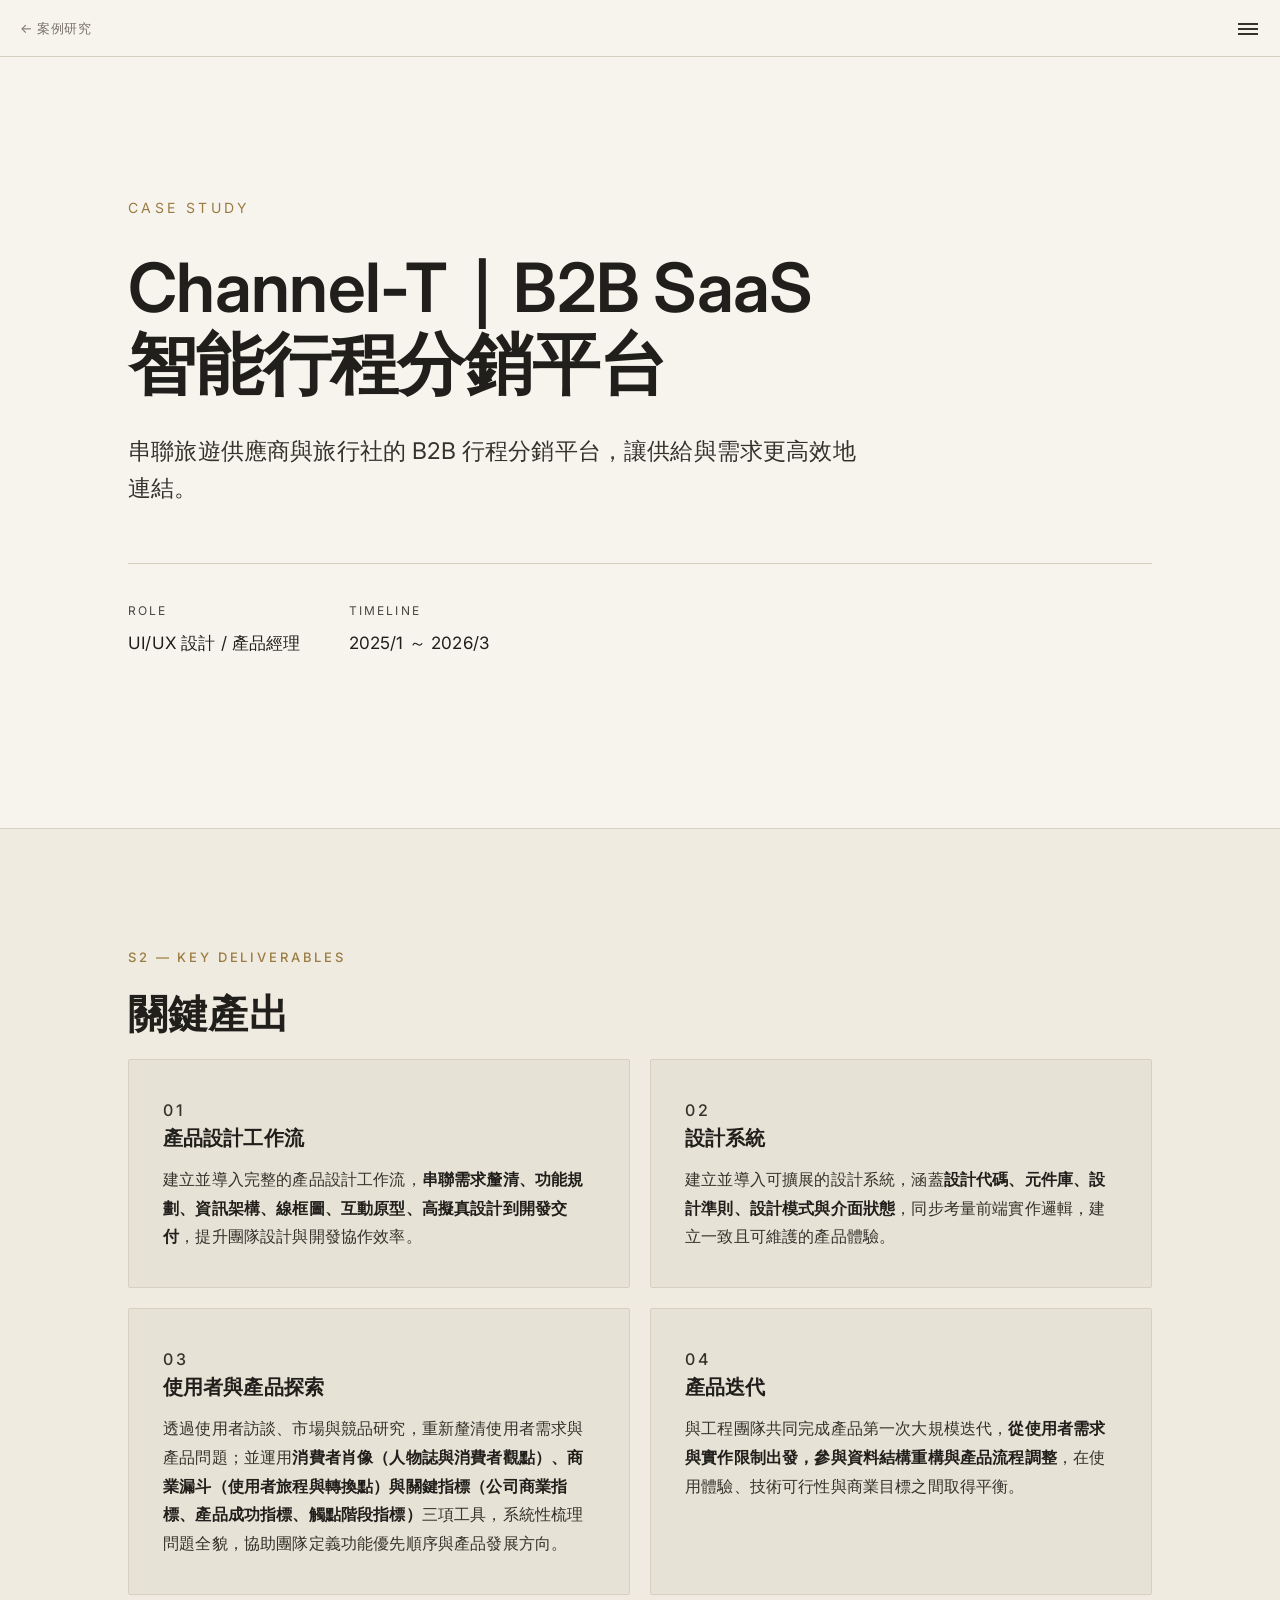
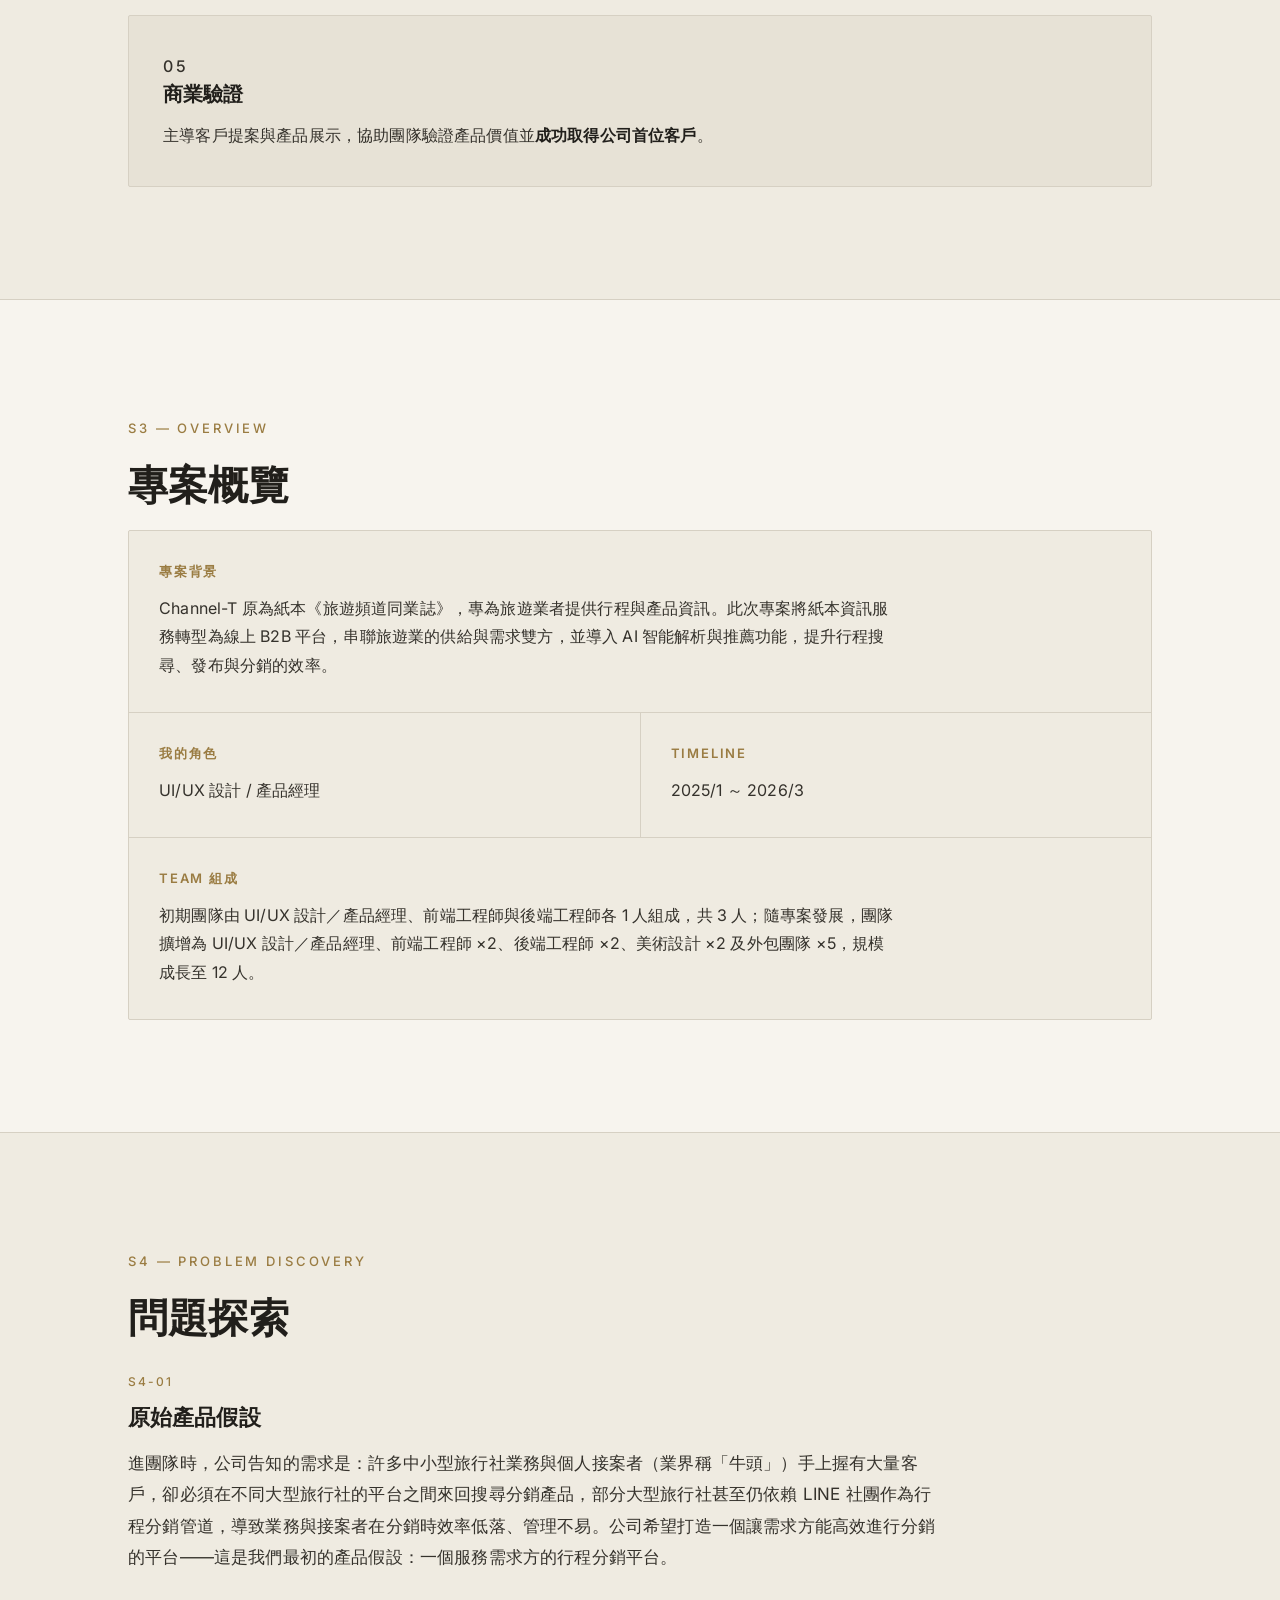
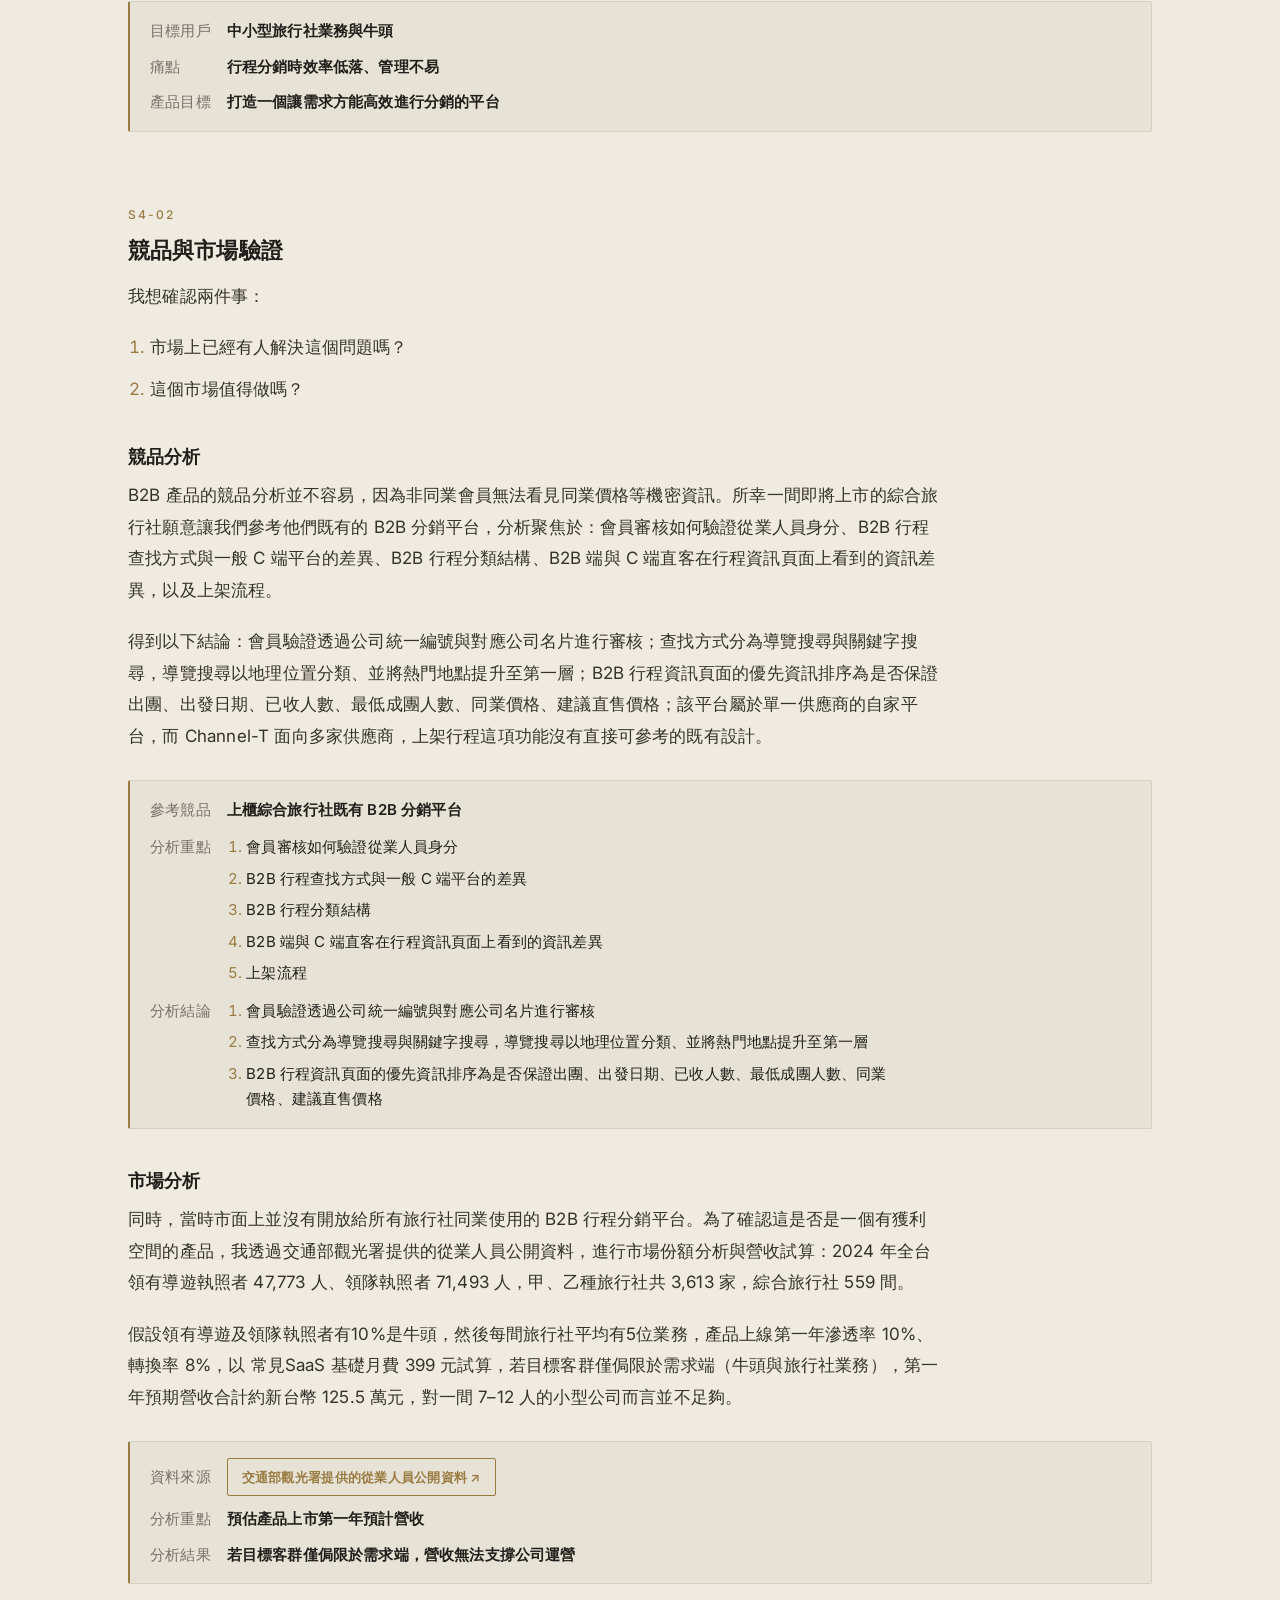
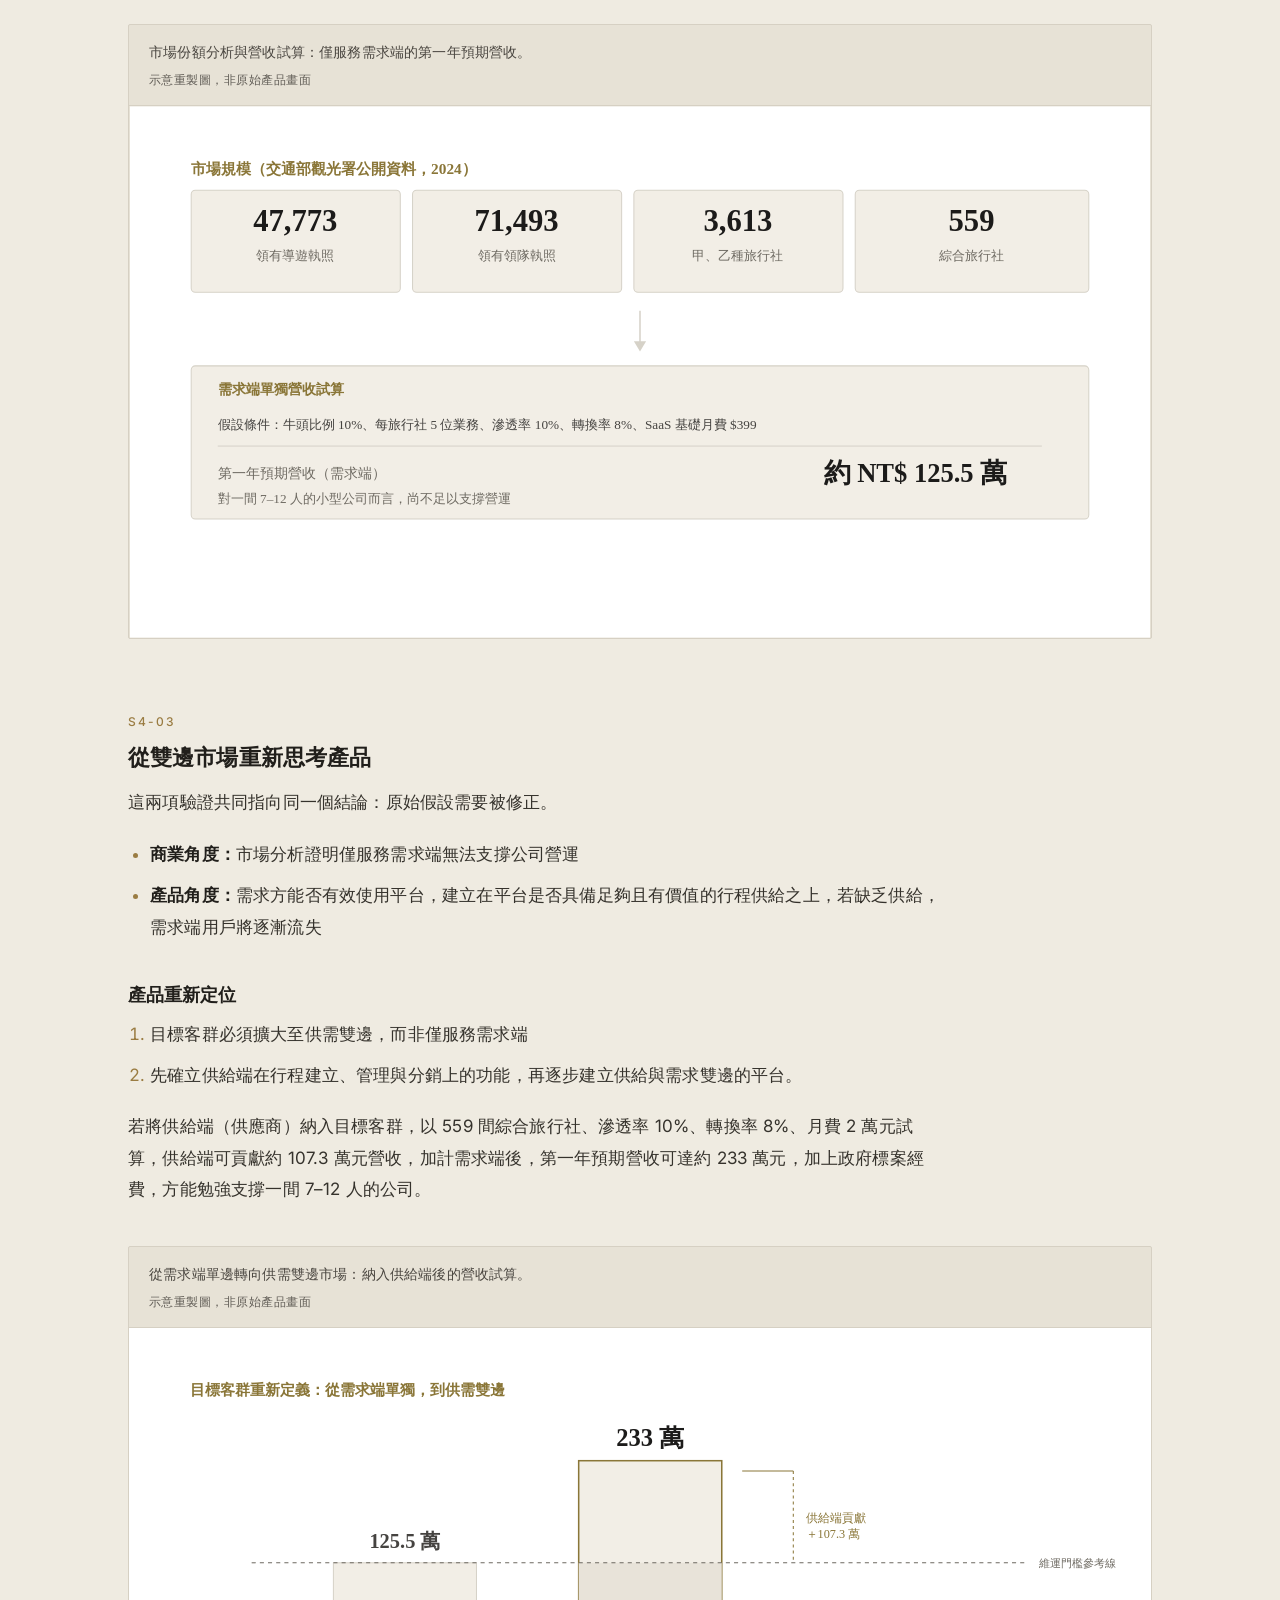
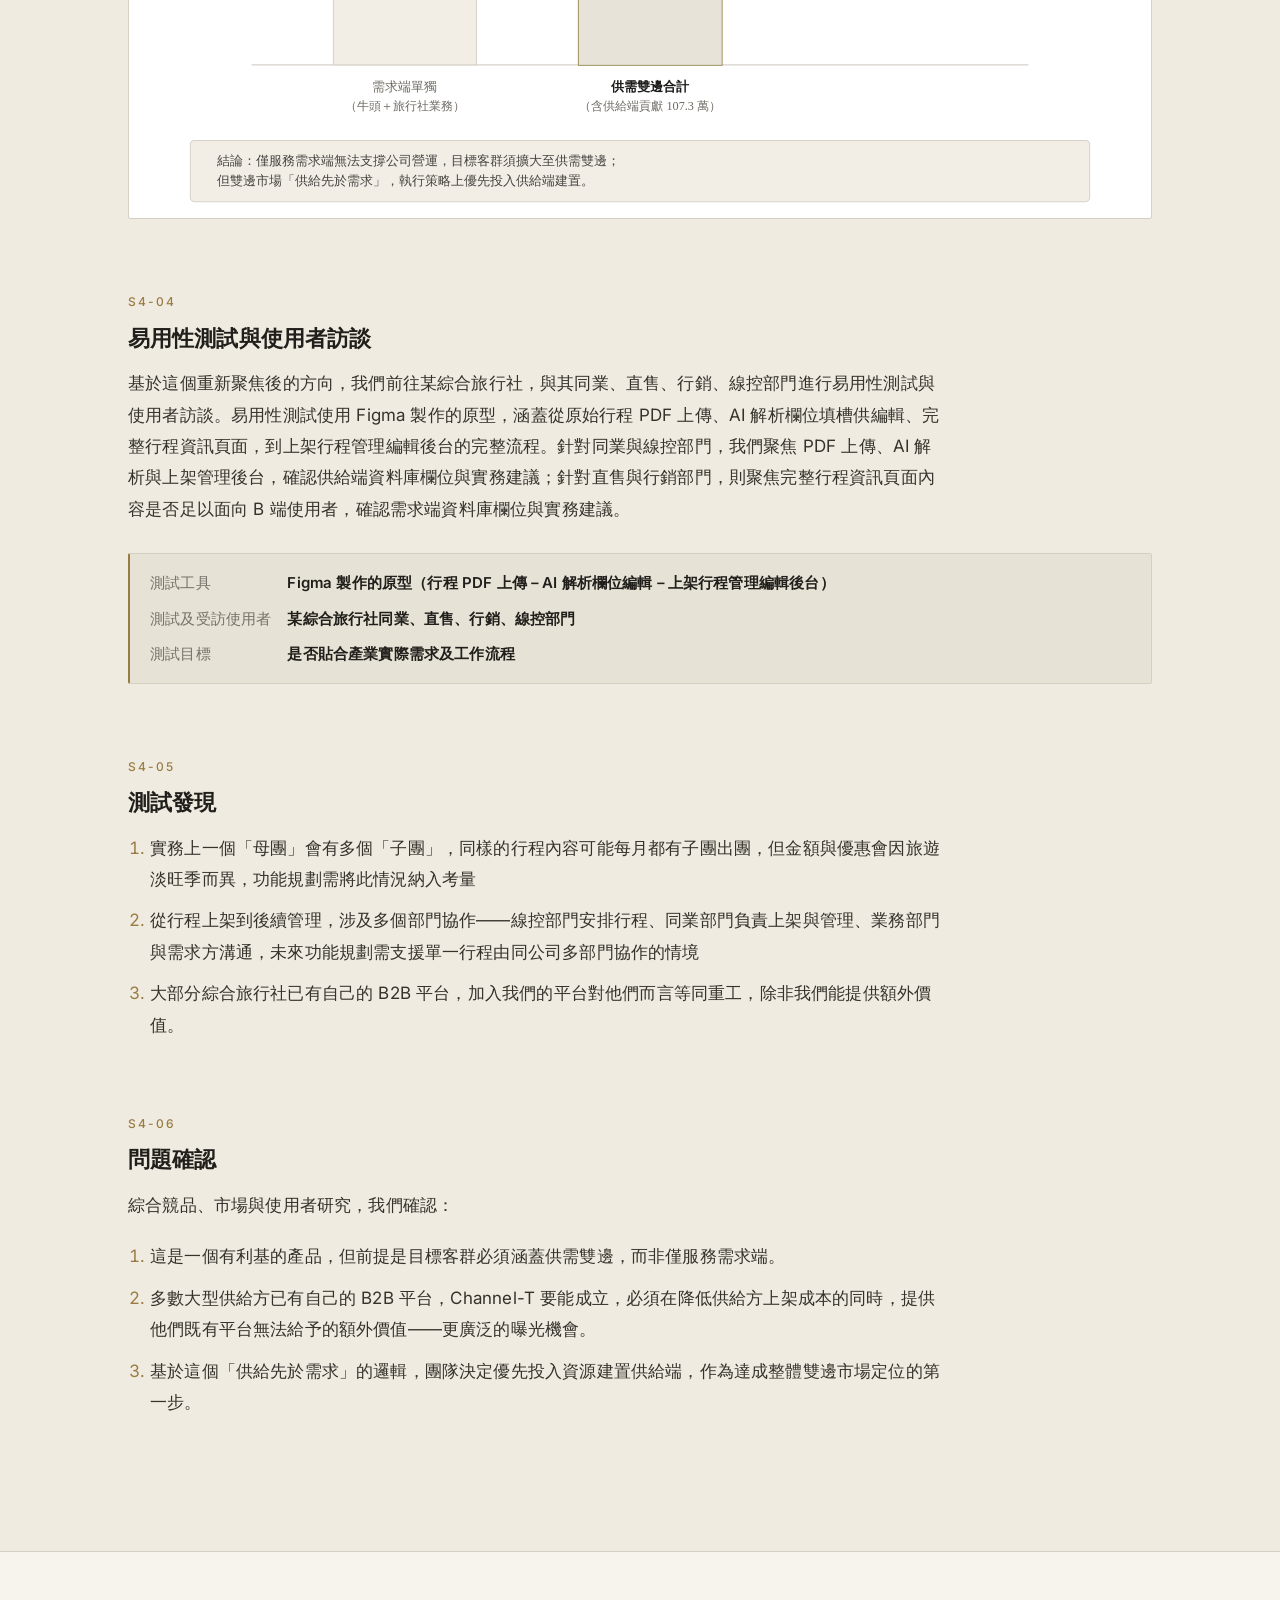
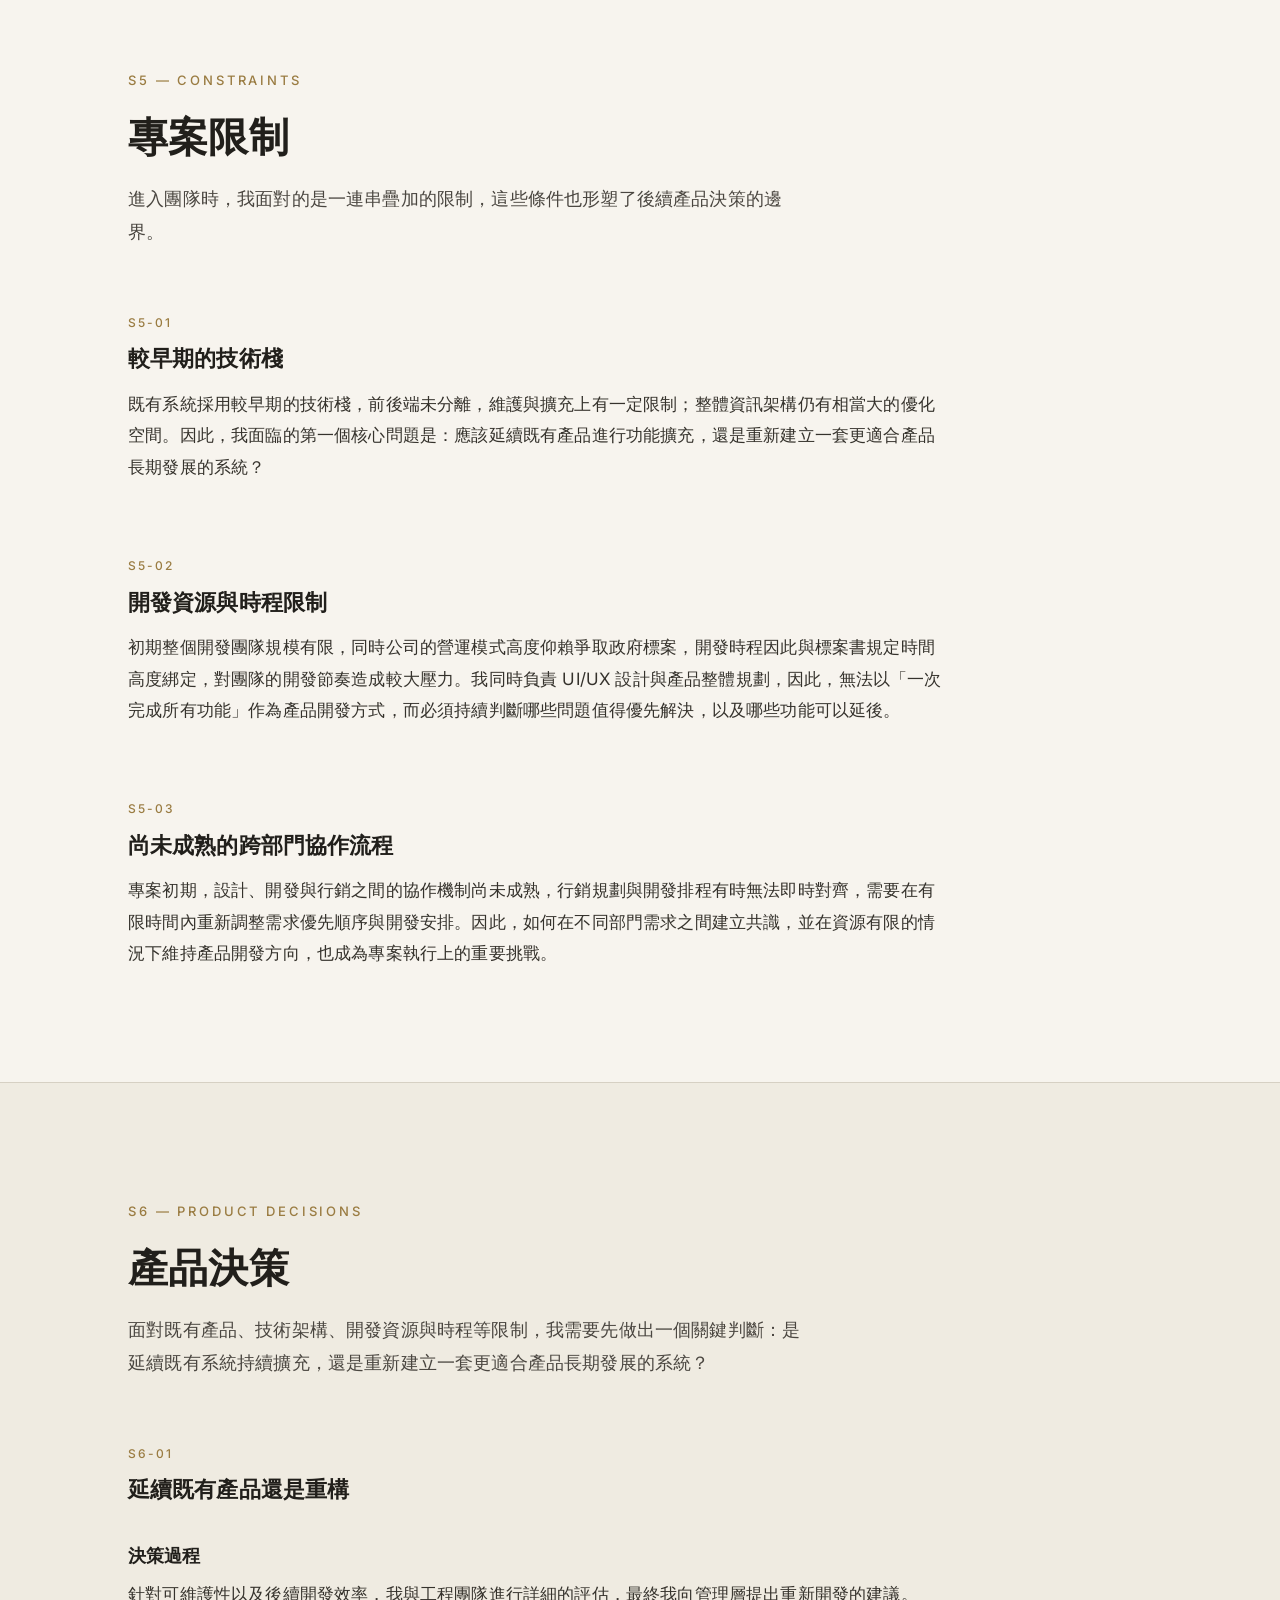
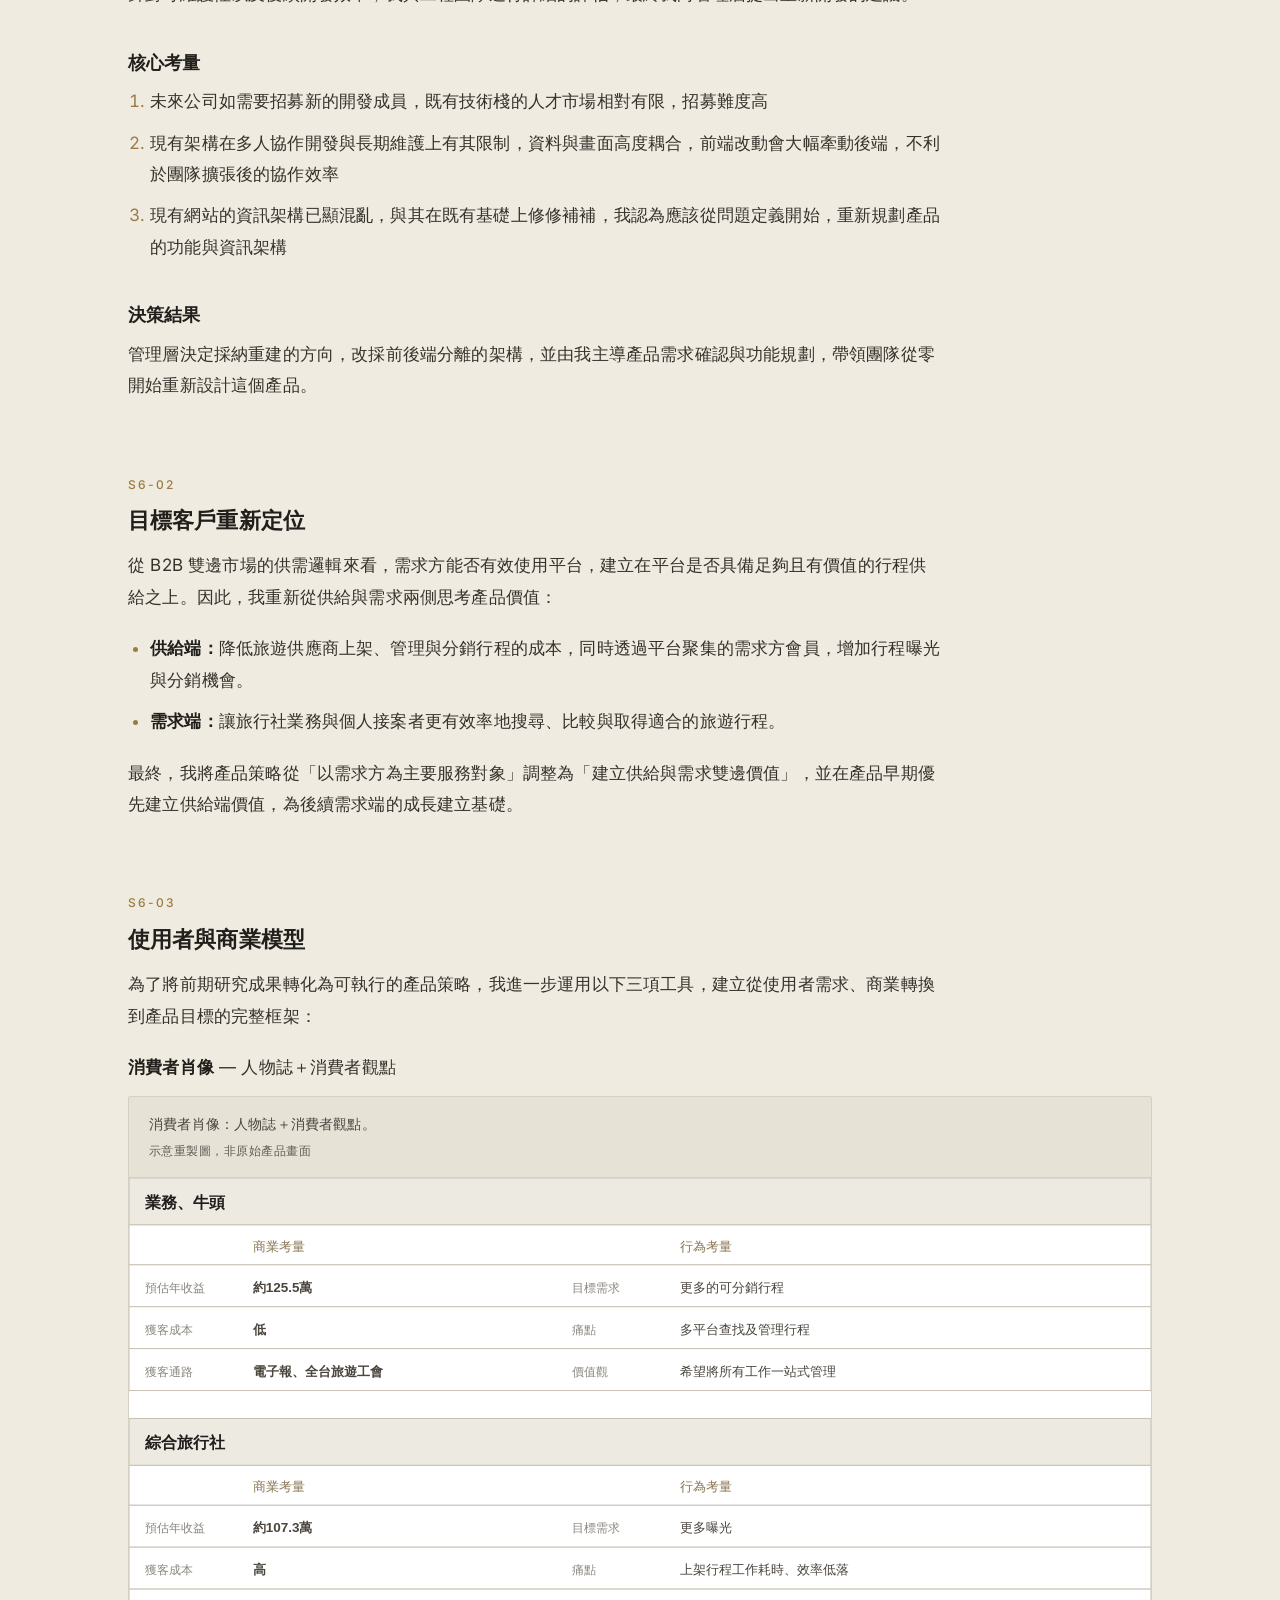
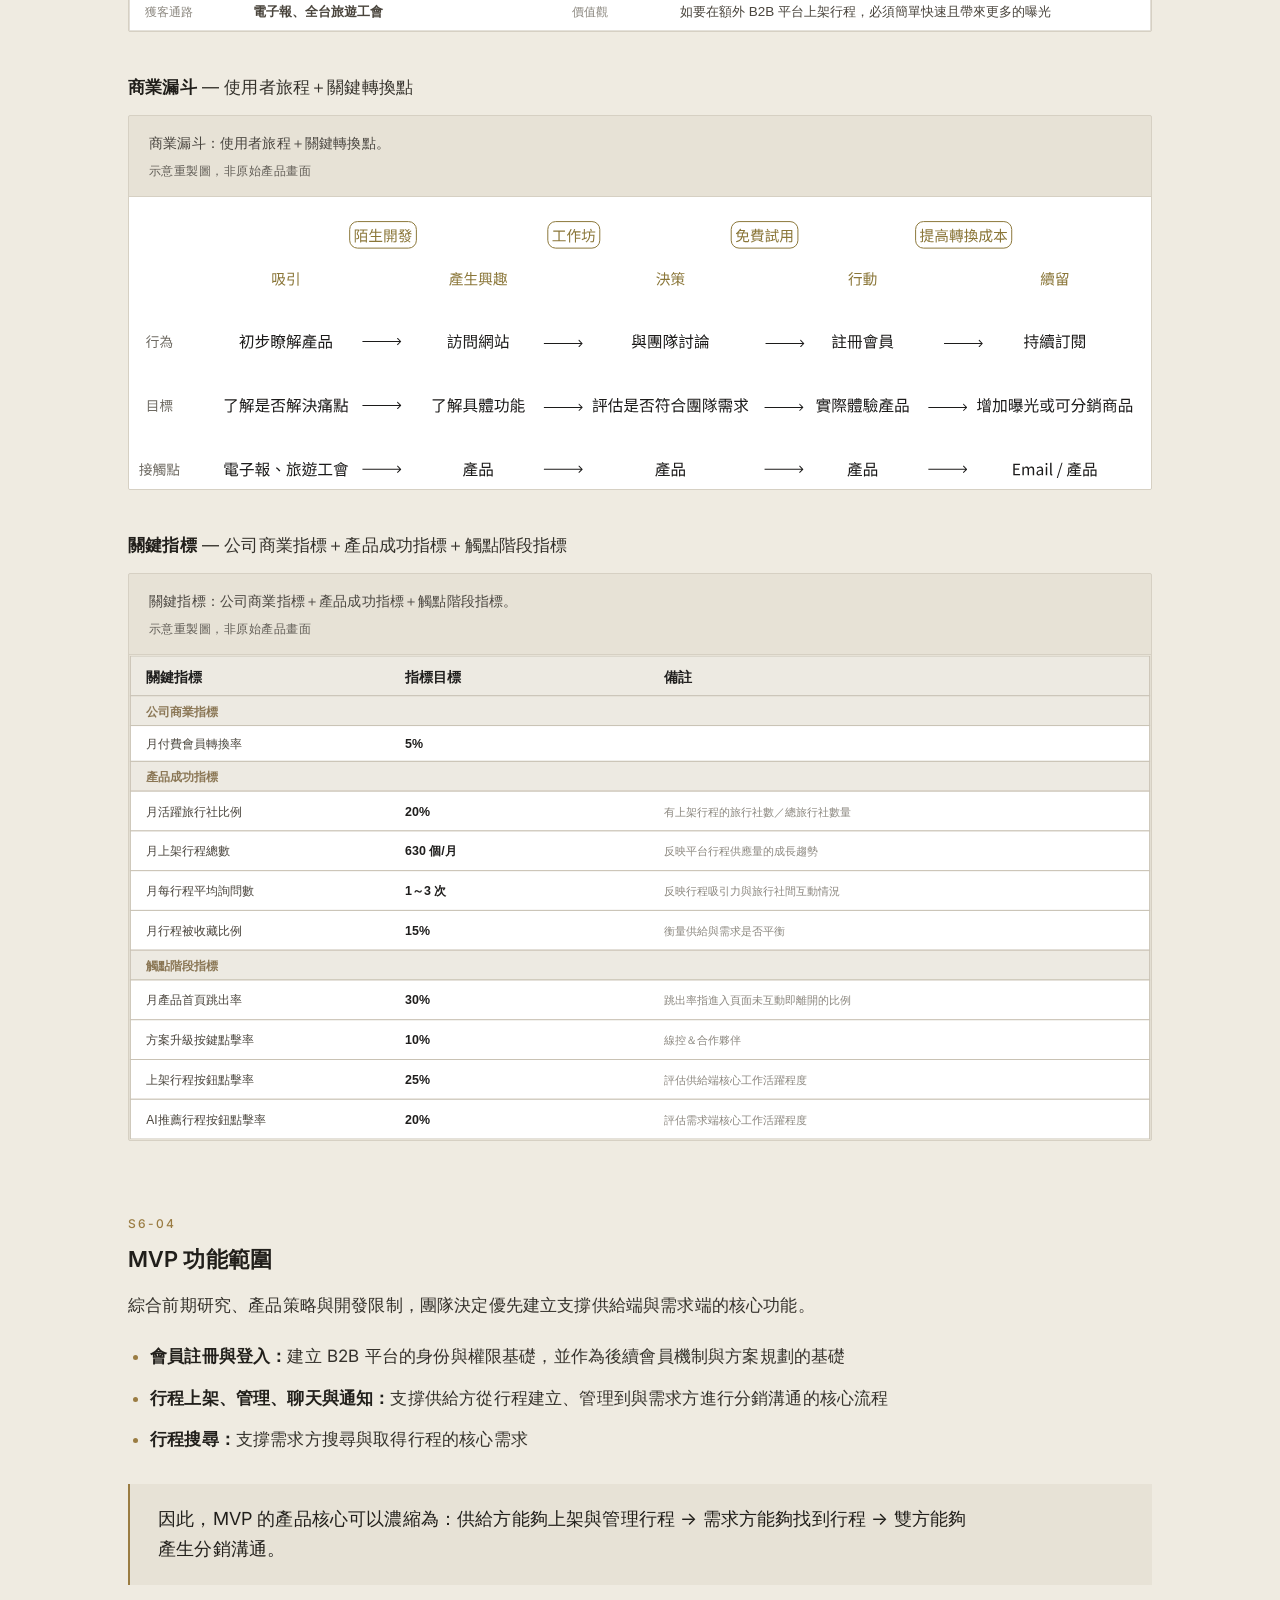
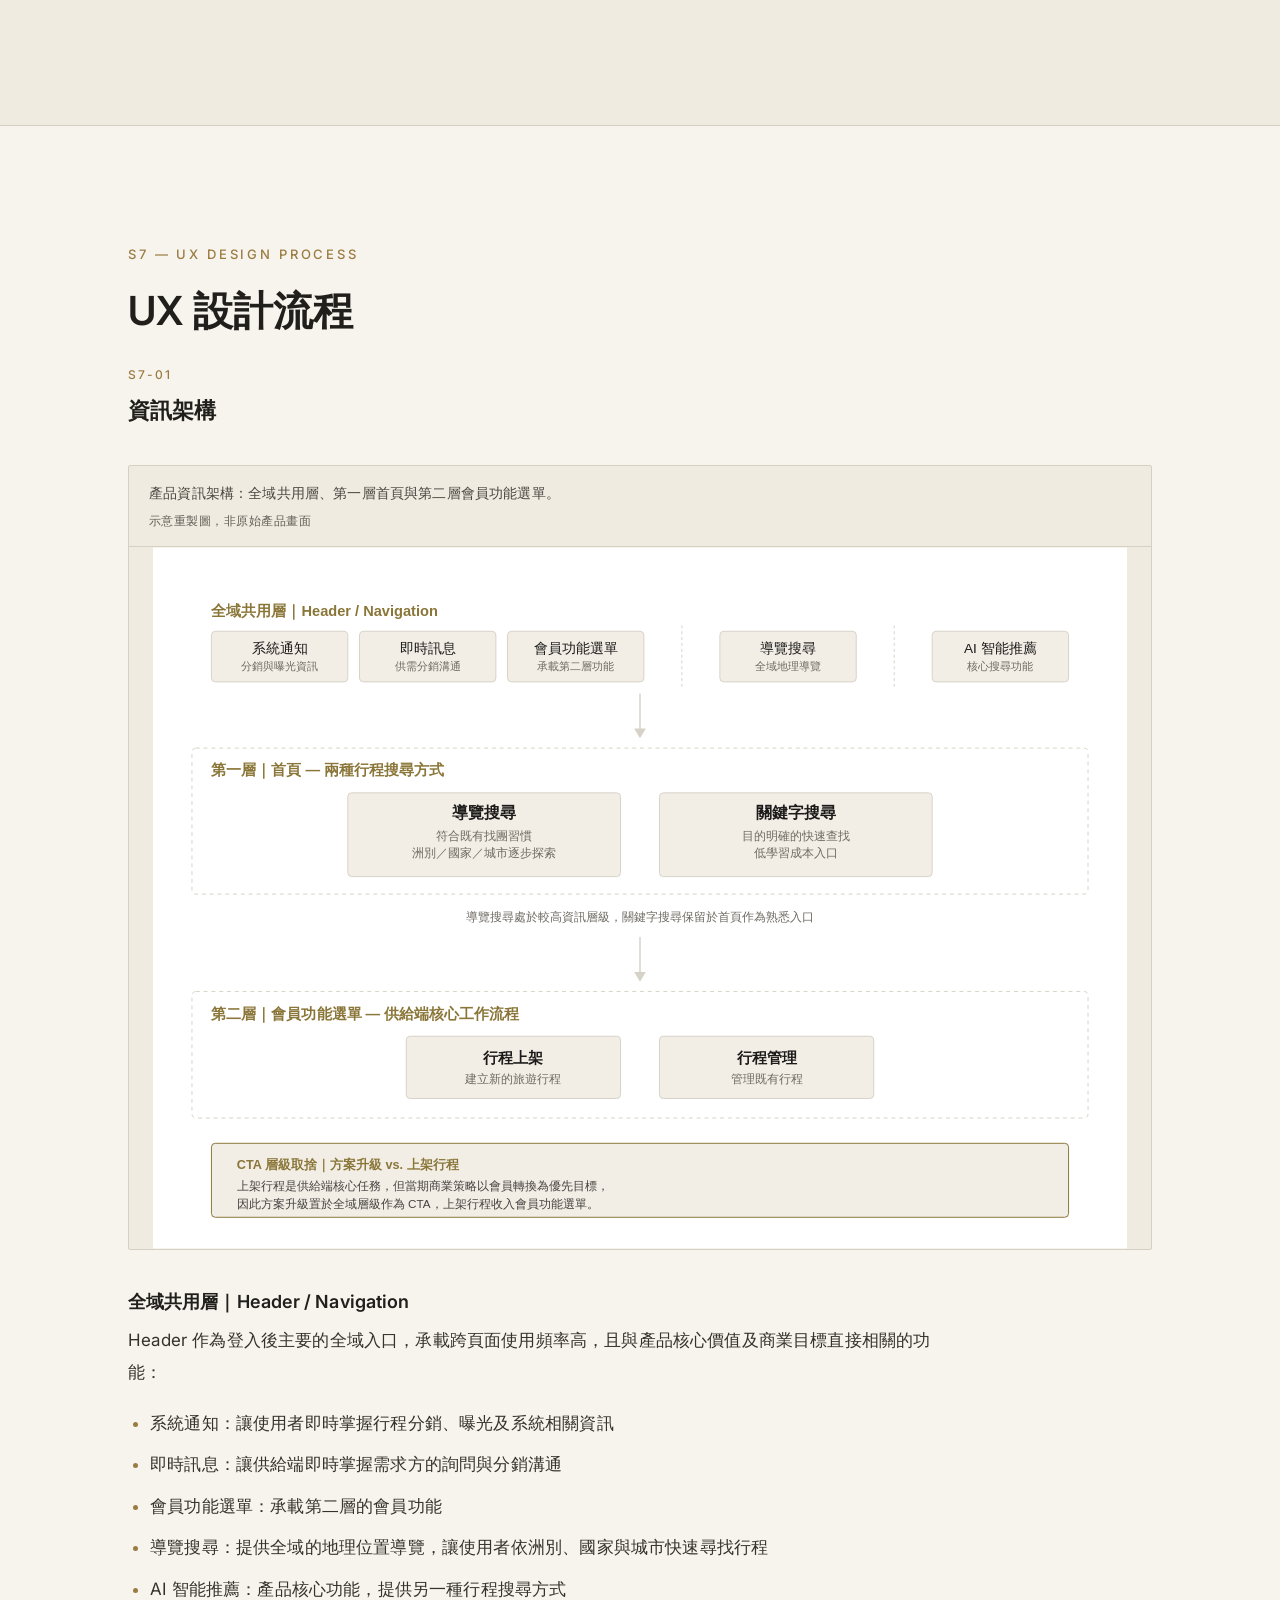
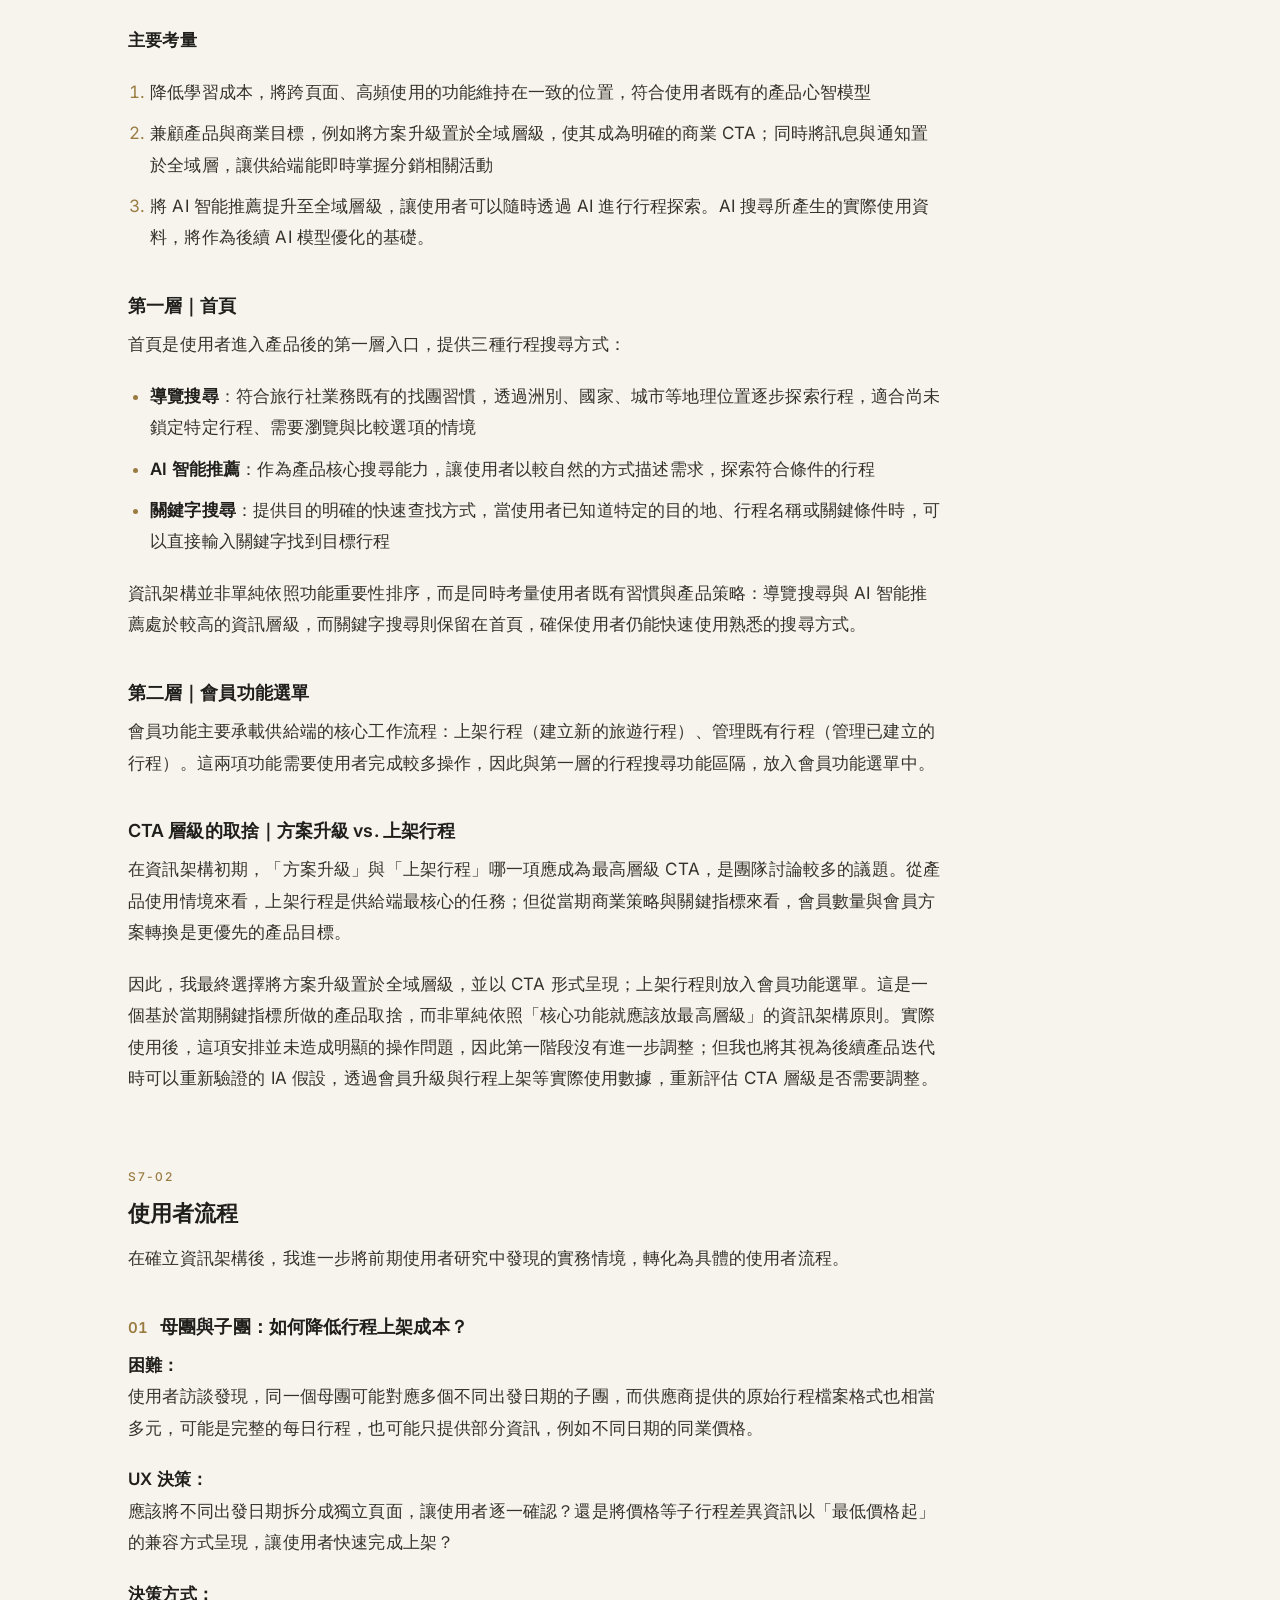
==== commit 50312bab: "content(channel-t): S7-04 移除資訊核對頁段落與引言" ====
--- a/channel-t/index.html
+++ b/channel-t/index.html
@@ -8,7 +8,7 @@
   <link rel="preconnect" href="https://fonts.googleapis.com" />
   <link rel="preconnect" href="https://fonts.gstatic.com" crossorigin />
   <link href="https://fonts.googleapis.com/css2?family=Inter:wght@400;500;600&display=swap" rel="stylesheet" />
-  <link rel="stylesheet" href="../style.css?v=17" />
+  <link rel="stylesheet" href="../style.css?v=18" />
 </head>
 <body class="case-study">
 
@@ -286,7 +286,7 @@
 
         <div class="block">
           <p class="block__id">S6-02</p>
-          <h3>面向供需兩端的產品價值</h3>
+          <h3>目標客戶重新定位</h3>
           <p>從 B2B 雙邊市場的供需邏輯來看，需求方能否有效使用平台，建立在平台是否具備足夠且有價值的行程供給之上。因此，我重新從供給與需求兩側思考產品價值：</p>
           <ul>
             <li><strong>供給端：</strong>降低旅遊供應商上架、管理與分銷行程的成本，同時透過平台聚集的需求方會員，增加行程曝光與分銷機會。</li>
@@ -299,21 +299,19 @@
           <p class="block__id">S6-03</p>
           <h3>使用者與商業模型</h3>
           <p>為了將前期研究成果轉化為可執行的產品策略，我進一步運用以下三項工具，建立從使用者需求、商業轉換到產品目標的完整框架：</p>
-          <ul>
-            <li><strong>消費者肖像</strong> — 人物誌＋消費者觀點</li>
-            <li><strong>商業漏斗</strong> — 使用者旅程＋關鍵轉換點</li>
-            <li><strong>關鍵指標</strong> — 公司商業指標＋產品成功指標＋觸點階段指標</li>
-          </ul>
+          <p class="figure-label"><strong>消費者肖像</strong> — 人物誌＋消費者觀點</p>
           <figure>
             <img src="../assets/channel-t/s6-03-persona.svg" width="1024" height="454" alt="消費者肖像示意圖：人物誌與消費者觀點，呈現供給端與需求端使用者的樣貌與需求" loading="lazy" onerror="this.style.display='none';this.nextElementSibling.style.display='flex';" />
             <div class="figure__placeholder" style="display:none; aspect-ratio: 1024 / 454;">消費者肖像 — assets/channel-t/s6-03-persona.svg</div>
             <figcaption>消費者肖像：人物誌＋消費者觀點。<span class="figure__note">示意重製圖，非原始產品畫面</span></figcaption>
           </figure>
+          <p class="figure-label"><strong>商業漏斗</strong> — 使用者旅程＋關鍵轉換點</p>
           <figure>
             <img src="../assets/channel-t/s6-03-funnel.svg" width="1042" height="297" alt="商業漏斗示意圖：使用者旅程與關鍵轉換點，呈現使用者從進入到轉換的各階段" loading="lazy" onerror="this.style.display='none';this.nextElementSibling.style.display='flex';" />
             <div class="figure__placeholder" style="display:none; aspect-ratio: 1042 / 297;">商業漏斗 — assets/channel-t/s6-03-funnel.svg</div>
             <figcaption>商業漏斗：使用者旅程＋關鍵轉換點。<span class="figure__note">示意重製圖，非原始產品畫面</span></figcaption>
           </figure>
+          <p class="figure-label"><strong>關鍵指標</strong> — 公司商業指標＋產品成功指標＋觸點階段指標</p>
           <figure>
             <img src="../assets/channel-t/s6-03-metrics.svg" width="1024" height="412" alt="關鍵指標示意圖：公司商業指標、產品成功指標與觸點階段指標的對應關係" loading="lazy" onerror="this.style.display='none';this.nextElementSibling.style.display='flex';" />
             <div class="figure__placeholder" style="display:none; aspect-ratio: 1024 / 412;">關鍵指標 — assets/channel-t/s6-03-metrics.svg</div>
@@ -344,7 +342,6 @@
         <div class="block">
           <p class="block__id">S7-01</p>
           <h3>資訊架構</h3>
-          <p>根據 MVP 功能與前期研究結果，我重新整理產品資訊架構，將供給端與需求端的核心任務拆分，建立清楚的功能層級與操作入口。透過使用者訪談，我也發現供給端主要使用桌機進行行程建立與管理，需求端則較常使用觸控裝置進行行程搜尋與瀏覽。因此，在資訊架構與後續介面設計上，也將不同角色的使用情境與裝置特性納入考量。</p>
 
           <figure>
             <img src="../assets/channel-t/s7-01-ia-structure.svg" width="1000" height="720" alt="Channel-T 產品資訊架構圖，呈現全域共用層 Header、第一層首頁的三種搜尋方式與第二層會員功能選單之間的層級關係" loading="lazy" onerror="this.style.display='none';this.nextElementSibling.style.display='flex';" />
@@ -356,14 +353,18 @@
             <h4>全域共用層｜Header / Navigation</h4>
             <p>Header 作為登入後主要的全域入口，承載跨頁面使用頻率高，且與產品核心價值及商業目標直接相關的功能：</p>
             <ul>
-              <li>會員與帳號：作為系統身份與會員機制的基礎；登入後延伸為方案升級入口</li>
-              <li>AI 智能推薦：產品核心功能，提供另一種行程搜尋方式</li>
               <li>系統通知：讓使用者即時掌握行程分銷、曝光及系統相關資訊</li>
               <li>即時訊息：讓供給端即時掌握需求方的詢問與分銷溝通</li>
               <li>會員功能選單：承載第二層的會員功能</li>
               <li>導覽搜尋：提供全域的地理位置導覽，讓使用者依洲別、國家與城市快速尋找行程</li>
+              <li>AI 智能推薦：產品核心功能，提供另一種行程搜尋方式</li>
             </ul>
-            <p>Header 的資訊層級主要考量兩個面向：<strong>降低學習成本</strong>（將跨頁面、高頻使用的功能維持在一致的位置，符合使用者既有的產品心智模型）與<strong>兼顧產品與商業目標</strong>（例如將方案升級置於全域層級，使其成為明確的商業 CTA；同時將訊息與通知置於全域層，讓供給端能即時掌握分銷相關活動）。在需求端，則將 AI 智能推薦提升至全域層級，使其與導覽搜尋處於同等優先級，讓使用者可以隨時透過 AI 進行行程探索，同時保留導覽搜尋作為符合既有工作習慣的主要搜尋入口。AI 搜尋所產生的實際使用資料，也能作為後續產品與 AI 能力持續優化的基礎。</p>
+            <p><strong>主要考量</strong></p>
+            <ol>
+              <li>降低學習成本，將跨頁面、高頻使用的功能維持在一致的位置，符合使用者既有的產品心智模型</li>
+              <li>兼顧產品與商業目標，例如將方案升級置於全域層級，使其成為明確的商業 CTA；同時將訊息與通知置於全域層，讓供給端能即時掌握分銷相關活動</li>
+              <li>將 AI 智能推薦提升至全域層級，讓使用者可以隨時透過 AI 進行行程探索。AI 搜尋所產生的實際使用資料，將作為後續 AI 模型優化的基礎。</li>
+            </ol>
           </div>
 
           <div class="sub">
@@ -374,7 +375,7 @@
               <li><strong>AI 智能推薦</strong>：作為產品核心搜尋能力，讓使用者以較自然的方式描述需求，探索符合條件的行程</li>
               <li><strong>關鍵字搜尋</strong>：提供目的明確的快速查找方式，當使用者已知道特定的目的地、行程名稱或關鍵條件時，可以直接輸入關鍵字找到目標行程</li>
             </ul>
-            <p>因此，資訊架構並非單純依照功能重要性排序，而是同時考量使用者既有習慣與產品策略：導覽搜尋與 AI 智能推薦處於較高的資訊層級，而關鍵字搜尋則保留在首頁，確保使用者仍能快速使用熟悉的搜尋方式。</p>
+            <p>資訊架構並非單純依照功能重要性排序，而是同時考量使用者既有習慣與產品策略：導覽搜尋與 AI 智能推薦處於較高的資訊層級，而關鍵字搜尋則保留在首頁，確保使用者仍能快速使用熟悉的搜尋方式。</p>
           </div>
 
           <div class="sub">
@@ -392,13 +393,13 @@
         <div class="block">
           <p class="block__id">S7-02</p>
           <h3>使用者流程</h3>
-          <p>在確立資訊架構後，我進一步將前期使用者研究中發現的實務情境，轉化為具體的使用者流程。由於行程上架與後續管理涉及多種實務情境，我特別針對供給端的核心工作流程進行深入拆解，並與工程團隊同步討論資料結構、權限邏輯與實作可行性，確保流程不只符合使用者需求，也能真正落地。</p>
+          <p>在確立資訊架構後，我進一步將前期使用者研究中發現的實務情境，轉化為具體的使用者流程。</p>
 
           <div class="sub">
             <h4><span class="sub__num">01</span>母團與子團：如何降低行程上架成本？</h4>
-            <p>使用者訪談發現，同一個母團可能對應多個不同出發日期的子團，而供應商提供的原始行程檔案格式也相當多元，可能是完整的每日行程，也可能只提供部分資訊，例如不同日期的同業價格。</p>
-            <p>因此，在 AI 解析後的行程確認流程中，我面臨一個關鍵的 UX 決策：應該將不同出發日期拆分成獨立頁面，讓使用者逐一確認？還是將價格等資訊以「最低價格起」的方式呈現，讓使用者快速完成上架？</p>
-            <p>我針對兩種方案製作 Prototype，並透過易用性測試進行比較。測試結果顯示，使用者更重視快速完成上架、降低重複操作，對於價格資訊則可以接受以「最低價格起」呈現，後續再由供需雙方進行確認。因此，我最終採用較低操作成本的方案，並據此確立行程上架的主要 User Flow。</p>
+            <p><strong>困難：</strong><br>使用者訪談發現，同一個母團可能對應多個不同出發日期的子團，而供應商提供的原始行程檔案格式也相當多元，可能是完整的每日行程，也可能只提供部分資訊，例如不同日期的同業價格。</p>
+            <p><strong>UX 決策：</strong><br>應該將不同出發日期拆分成獨立頁面，讓使用者逐一確認？還是將價格等子行程差異資訊以「最低價格起」的兼容方式呈現，讓使用者快速完成上架？</p>
+            <p><strong>決策方式：</strong><br>我針對兩種方案製作 Prototype，並透過易用性測試進行比較。測試結果顯示，使用者更重視快速完成上架、降低重複操作，對於價格資訊則可以接受以「最低價格起」呈現，後續再由供需雙方進行確認。</p>
             <blockquote><p>設計原則：AI 不需要一次處理所有複雜情境，而是先協助使用者快速完成上架，再將需要人工確認的資訊留給後續流程處理。</p></blockquote>
           </div>
 
@@ -413,21 +414,13 @@
             <p>這些問題同時涉及使用者流程、會員機制與系統權限邏輯。經過使用者流程規劃與跨部門討論，我進一步將協作需求回饋至產品與商業策略，與管理層及行銷部門共同確立會員機制未來的分眾方向，作為後續方案與權限設計的基礎。</p>
           </div>
 
-          <div class="sub">
-            <h4><span class="sub__num">04</span>聯絡窗口：誰可以被選為行程聯絡人？</h4>
-            <p>使用者訪談發現，實際分銷過程中需要安排至少多位聯絡窗口，以避免單一窗口休假或無法即時回應時影響分銷。因此，流程設計需要進一步解決：誰有資格成為某個行程的聯絡窗口？</p>
-            <p>這個問題最後回到會員註冊時的身份資料。透過前期競品研究，我發現 B2B 旅遊平台通常會要求會員提供公司統一編號及對應的公司名片，以確認會員的產業身份。因此，我將這項資訊納入會員註冊流程，並以公司統一編號作為判斷會員是否屬於同一公司的基礎。在此基礎上：行程建立者可以從符合資格的會員中指定聯絡窗口；聯絡窗口資格與公司身份產生關聯；會員資料需要定期更新，以降低會員離職或轉換職業後仍保有原公司權限的風險。</p>
-            <p>這使得原本單純的「選擇聯絡人」功能，進一步與會員身份、權限與資料維護機制串聯。</p>
-          </div>
-
-          <p><strong>流程設計的核心</strong>：透過上述流程拆解，我將使用者研究中發現的實務問題，進一步轉化為資料處理、行程生命週期、協作權限與會員身份等產品規則，再與工程團隊確認實作方式，形成可落地的 User Flow。</p>
           <blockquote><p>使用者研究 → 問題定義 → Prototype 驗證 → Flow 設計 → 產品規則 → 工程落地</p></blockquote>
         </div>
 
         <div class="block">
           <p class="block__id">S7-03</p>
           <h3>Wireframe</h3>
-          <p>完成使用者流程後，我進一步將前期研究、產品決策與 User Flow 轉化為 Wireframe，先確認資訊架構、資訊層級與操作邏輯，再進入高擬真 UI 設計。這個階段我沒有逐一展示所有 MVP 功能，而是聚焦於三個最能代表產品核心價值的流程：行程上架、行程管理與行程資訊頁。三者分別對應供給端建立內容、平台整理與分發內容，以及需求端搜尋與判斷內容的核心任務。</p>
+          <p>完成使用者流程後，我進一步將前期研究、產品決策與 User Flow 轉化為 Wireframe。這個階段我沒有逐一展示所有 MVP 功能，而是聚焦於三個最能代表產品核心價值的流程：行程上架、行程管理與行程資訊頁。</p>
 
           <div class="sub">
             <h4><span class="sub__num">01</span>行程上架</h4>
@@ -439,8 +432,6 @@
               <li>人工修正</li><li class="flow__arrow" aria-hidden="true">→</li>
               <li>完成上架</li>
             </ul>
-            <p>在資訊核對頁中，我將原始行程檔案與 AI 解析結果放在同一操作情境中，讓使用者可以直接對照原始資料確認解析內容，並個別修改行程名稱、出發地、出發日期、價格等關鍵資訊。針對同一母團可能對應多個出發日期的情境，出發日期採多選設計；同業價格則以最低價格搭配「起」呈現，降低使用者逐一處理不同子團的操作負擔。</p>
-            <blockquote><p>讓 AI 負責加速資料整理，使用者保留最終確認與修正的權限。</p></blockquote>
             <figure>
               <img src="../assets/channel-t/s7-03-wireframe-upload.svg" width="1200" height="640" alt="行程上架流程的 Wireframe 線框圖：從原始檔案上傳、AI 解析到資訊核對與人工修正的資訊層級與操作邏輯" loading="lazy" onerror="this.style.display='none';this.nextElementSibling.style.display='flex';" />
               <div class="figure__placeholder" style="display:none; aspect-ratio: 1200 / 640;">行程上架 Wireframe — assets/channel-t/s7-03-wireframe-upload.svg</div>
@@ -848,6 +839,6 @@
     <figcaption class="lightbox__caption" id="lightboxCaption"></figcaption>
   </div>
 
-  <script src="../case-study.js?v=17" defer></script>
+  <script src="../case-study.js?v=18" defer></script>
 </body>
 </html>
--- a/style.css
+++ b/style.css
@@ -496,6 +496,14 @@
   overflow: hidden;
   display: flex;
   flex-direction: column;
+}
+
+/* 圖片上方的說明標題：與緊接的圖靠近，形成「標題＋圖」一組 */
+.figure-label {
+  margin-bottom: 12px;
+}
+.figure-label + figure {
+  margin-top: 0;
 }
 
 .section--alt figure {
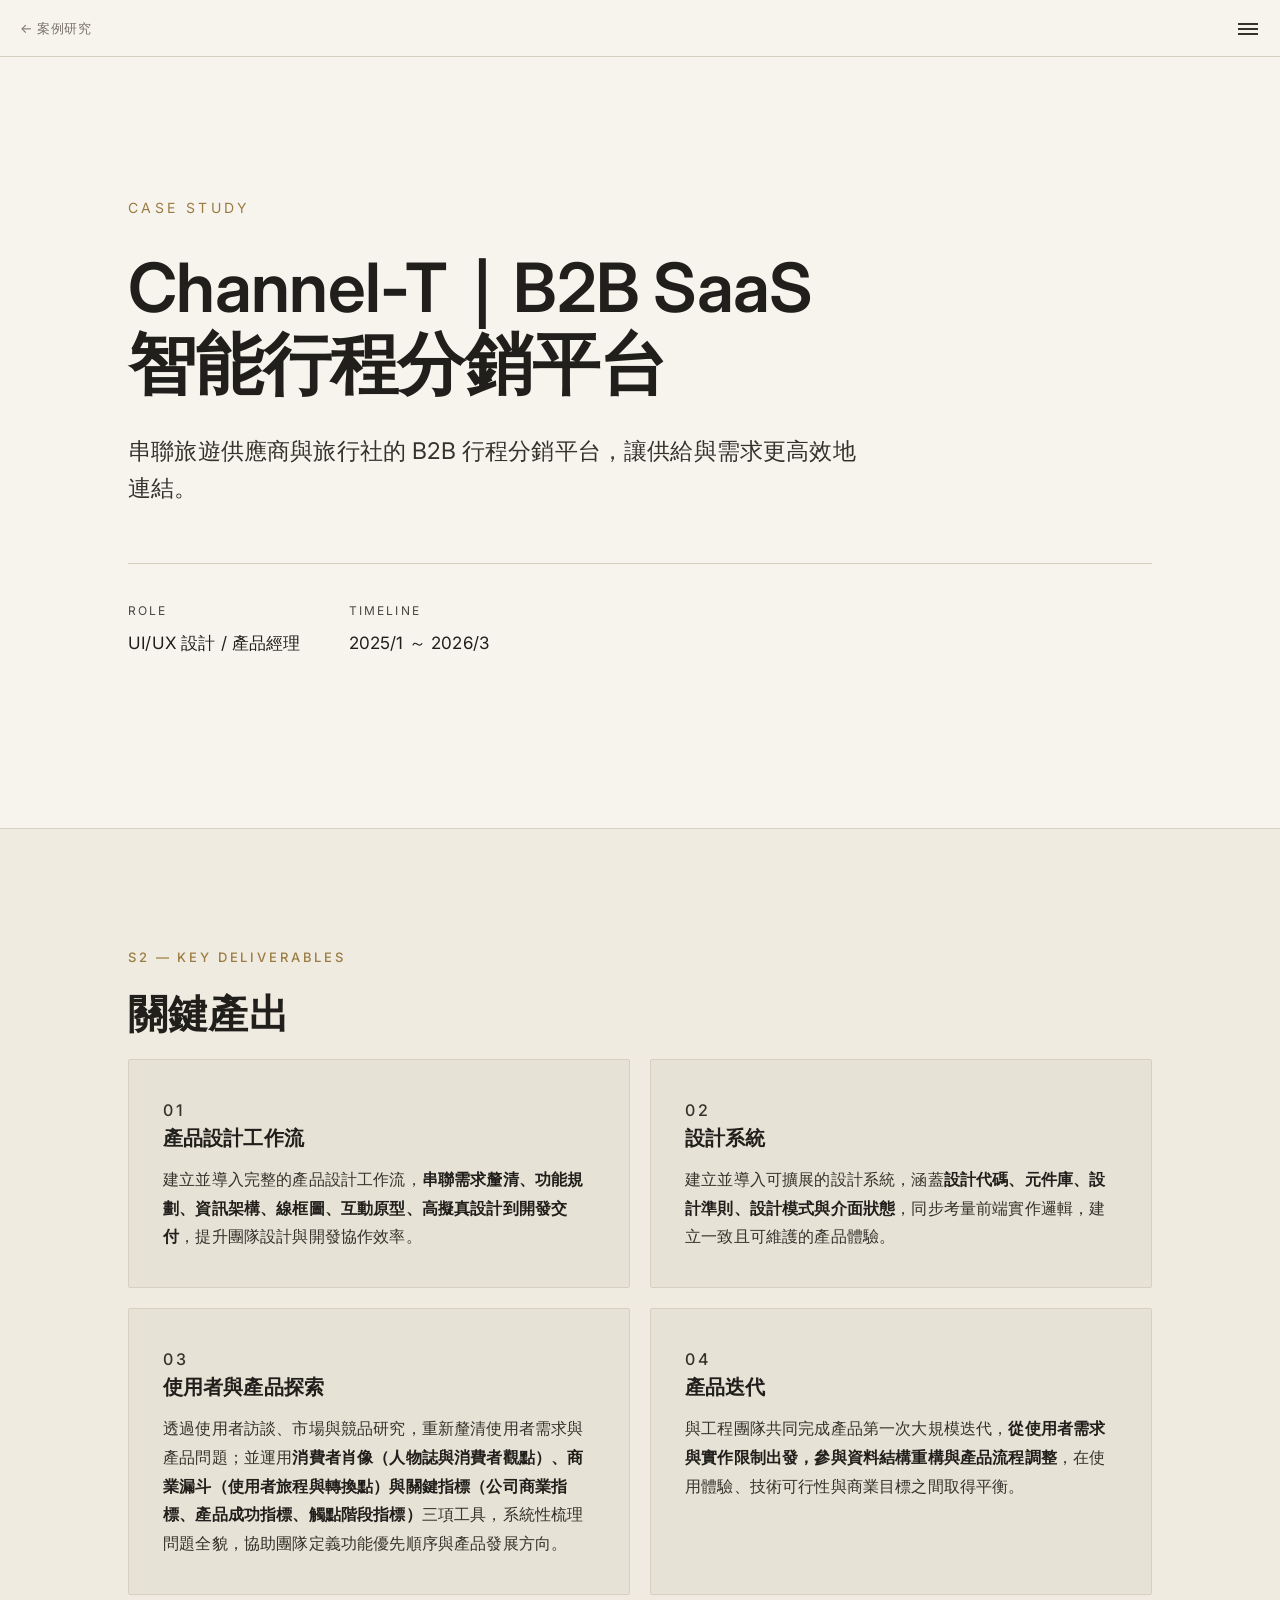
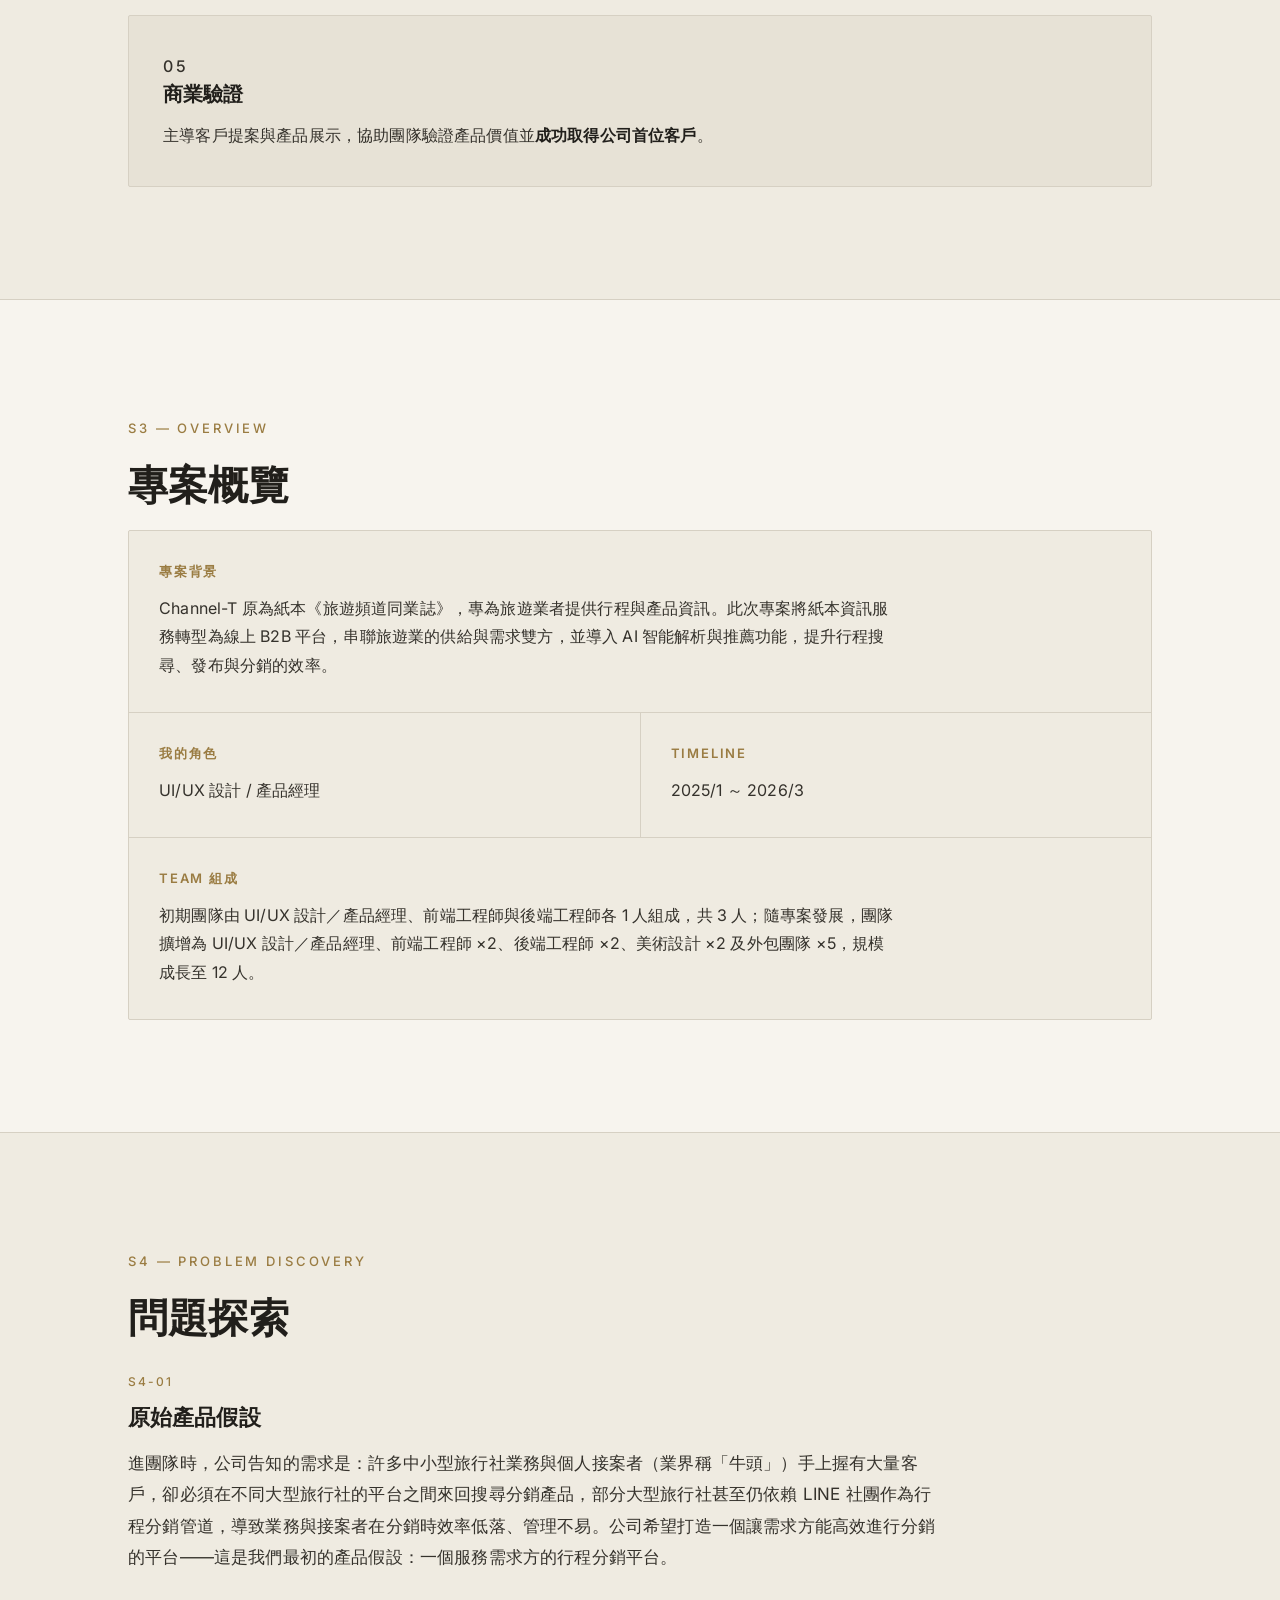
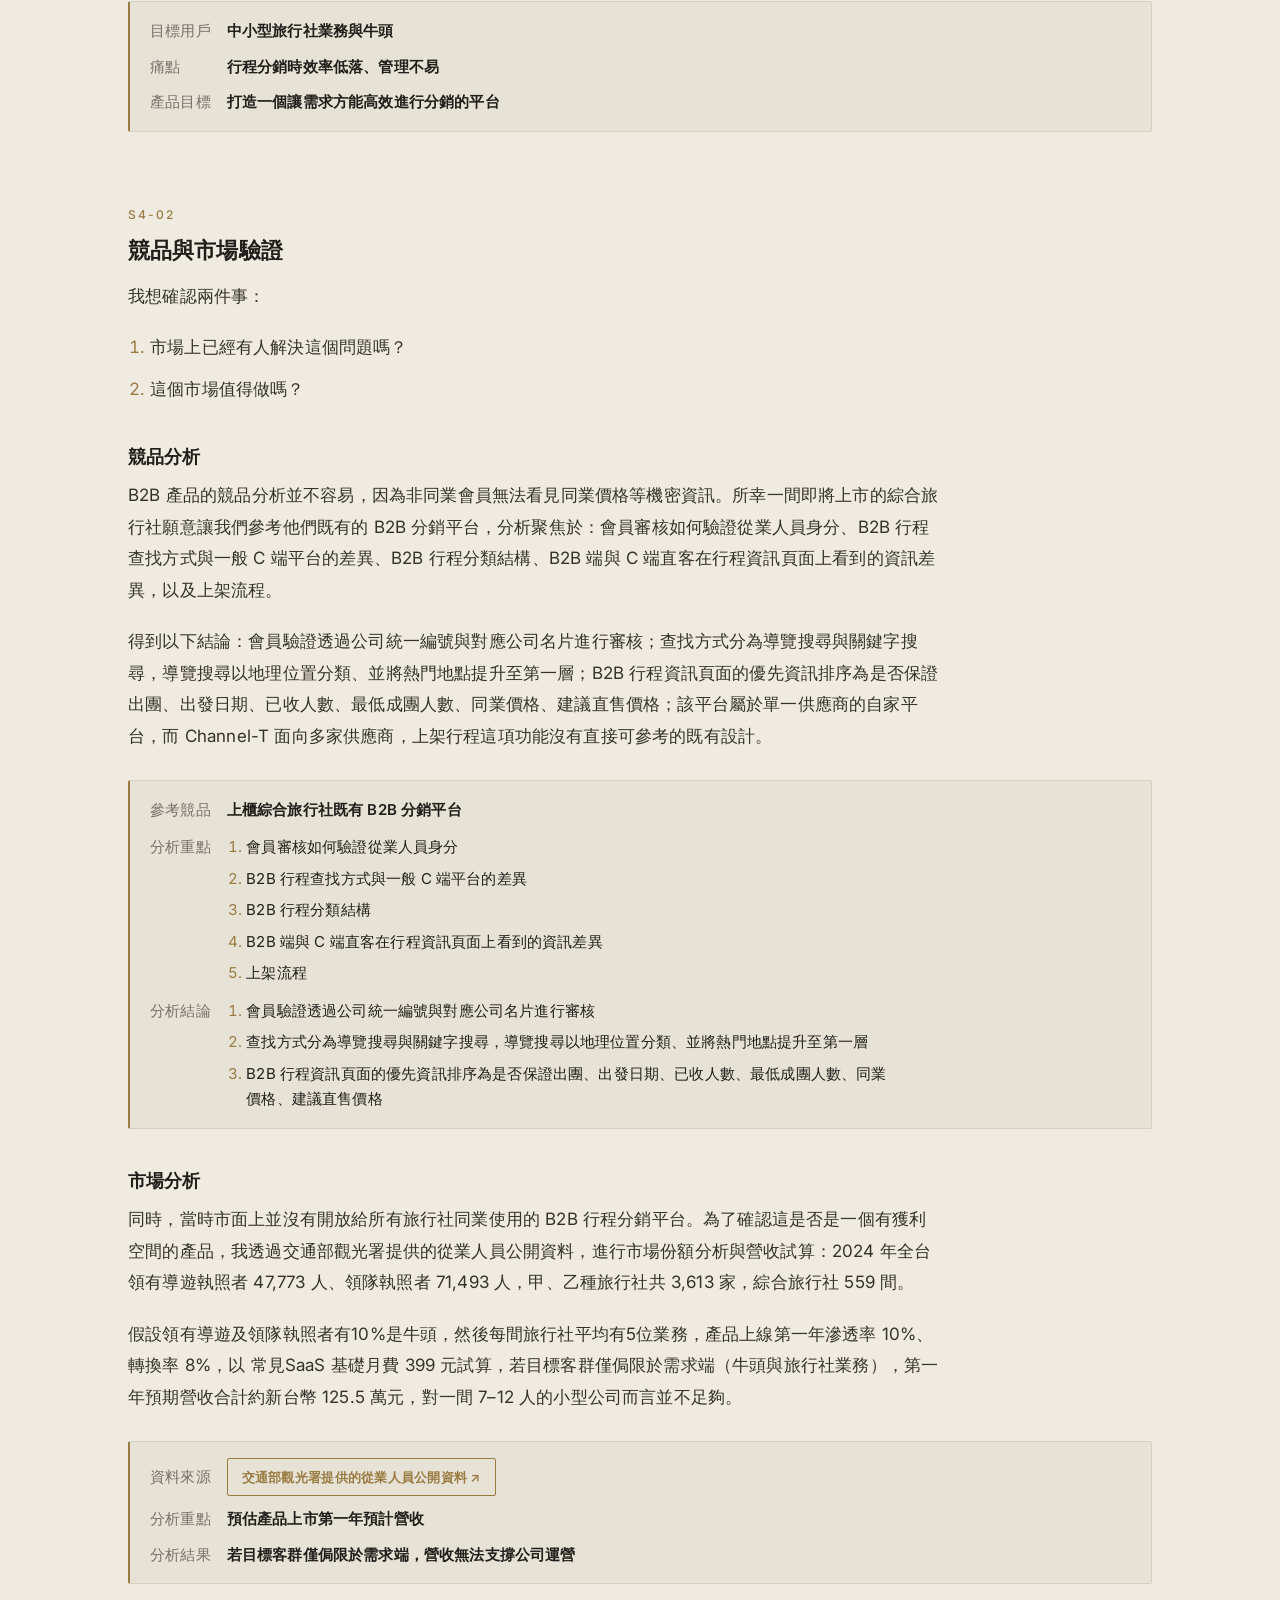
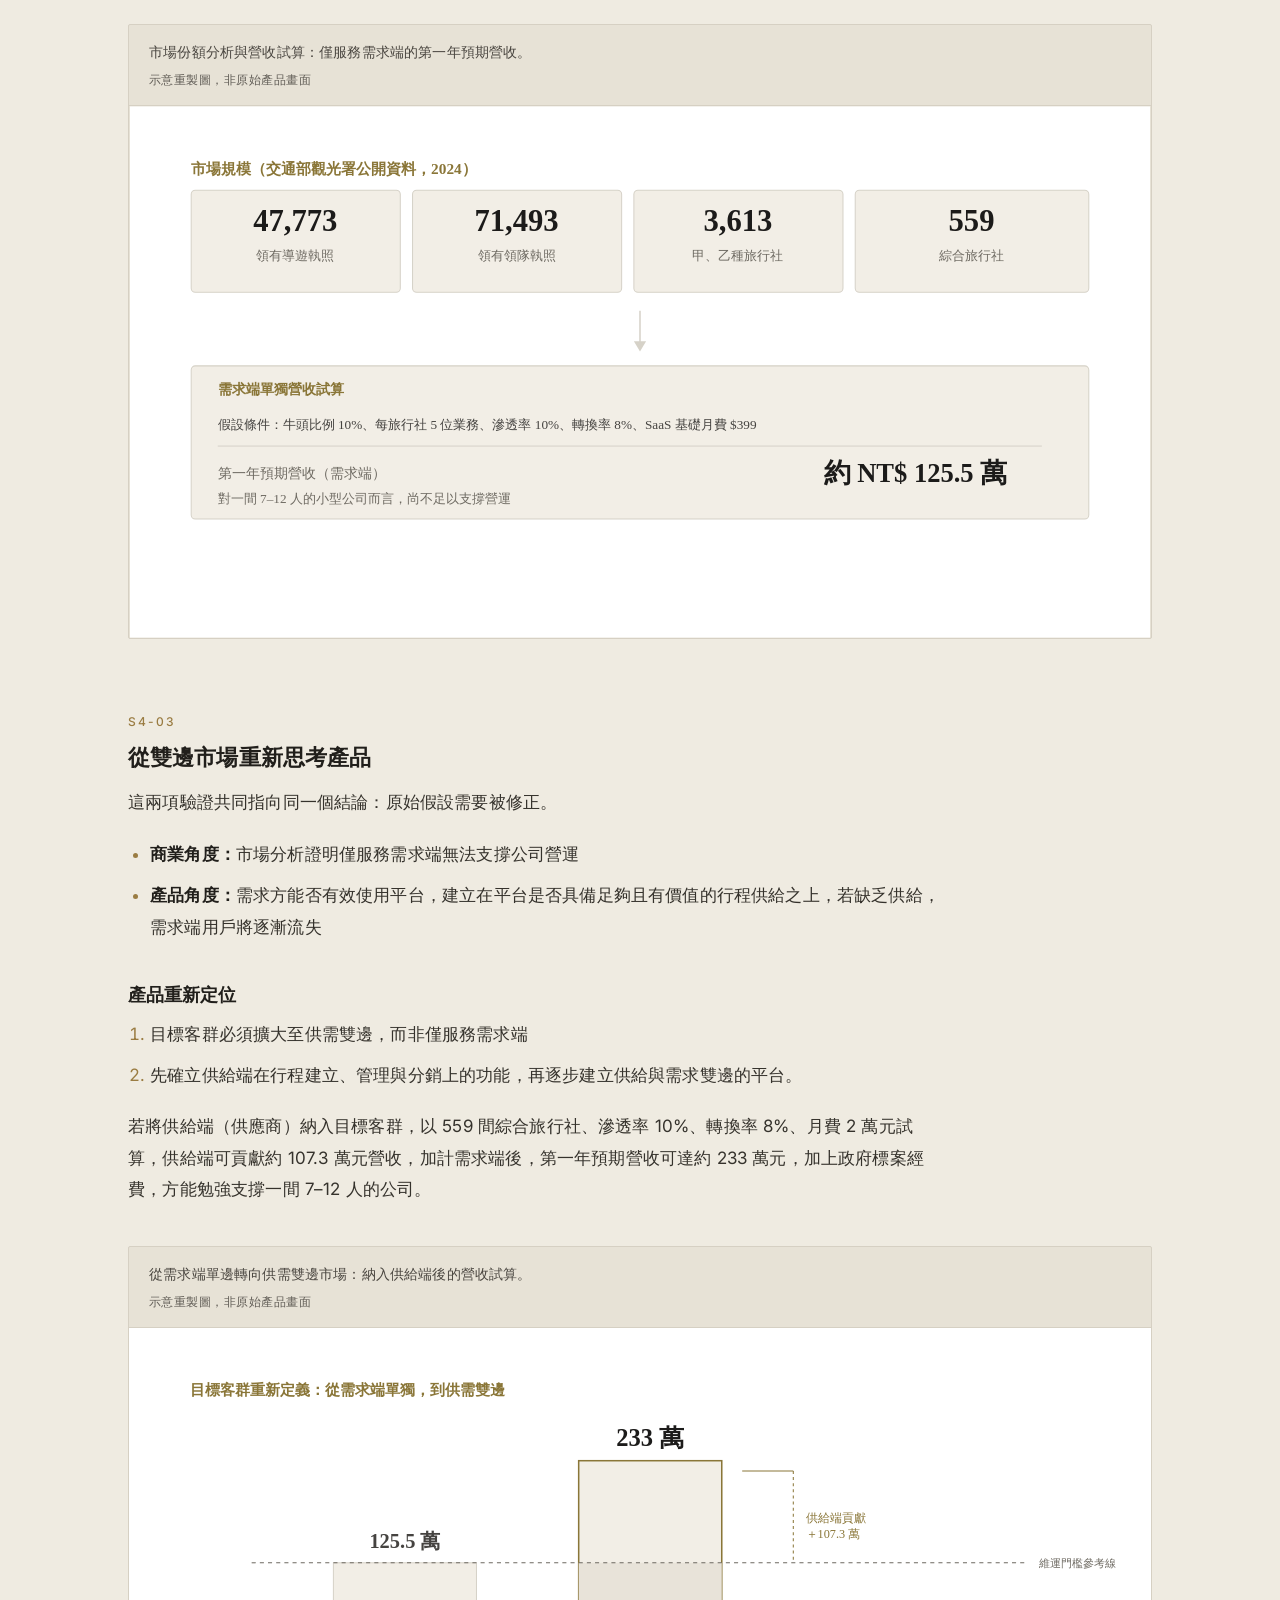
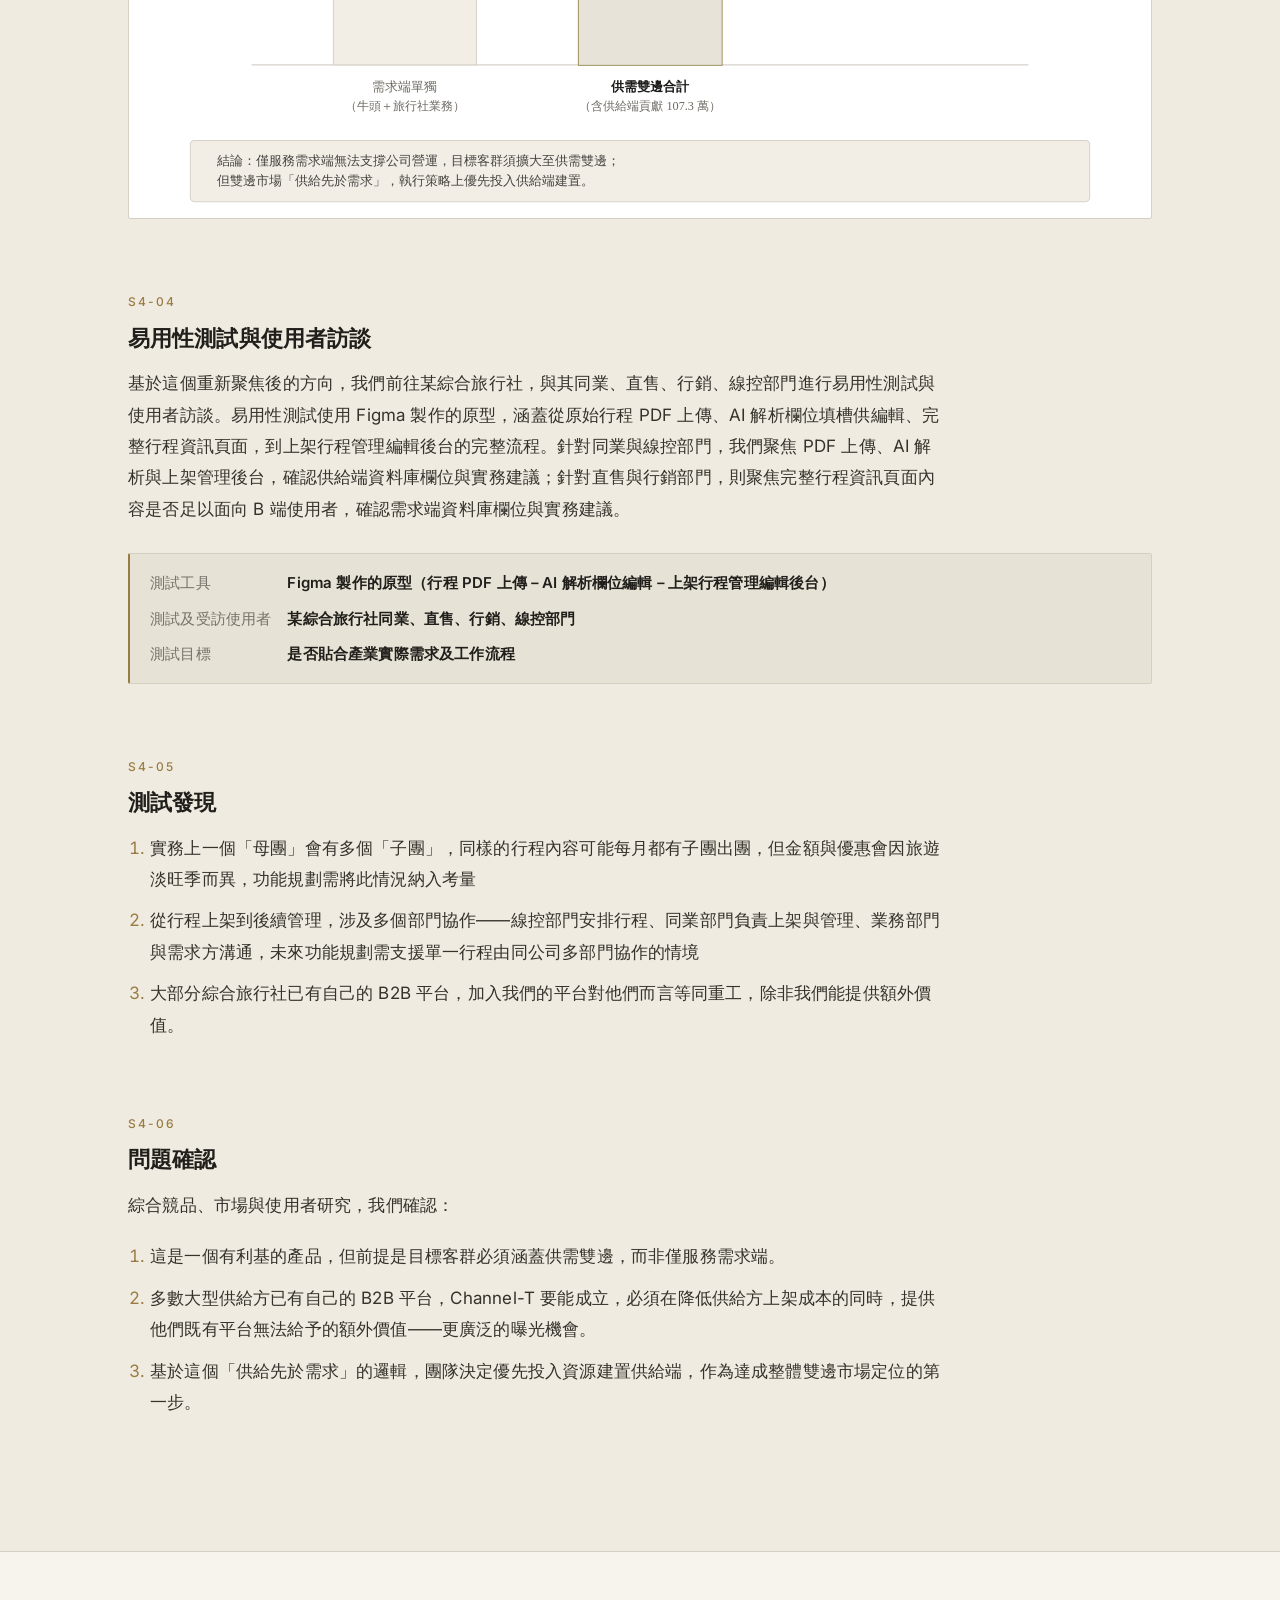
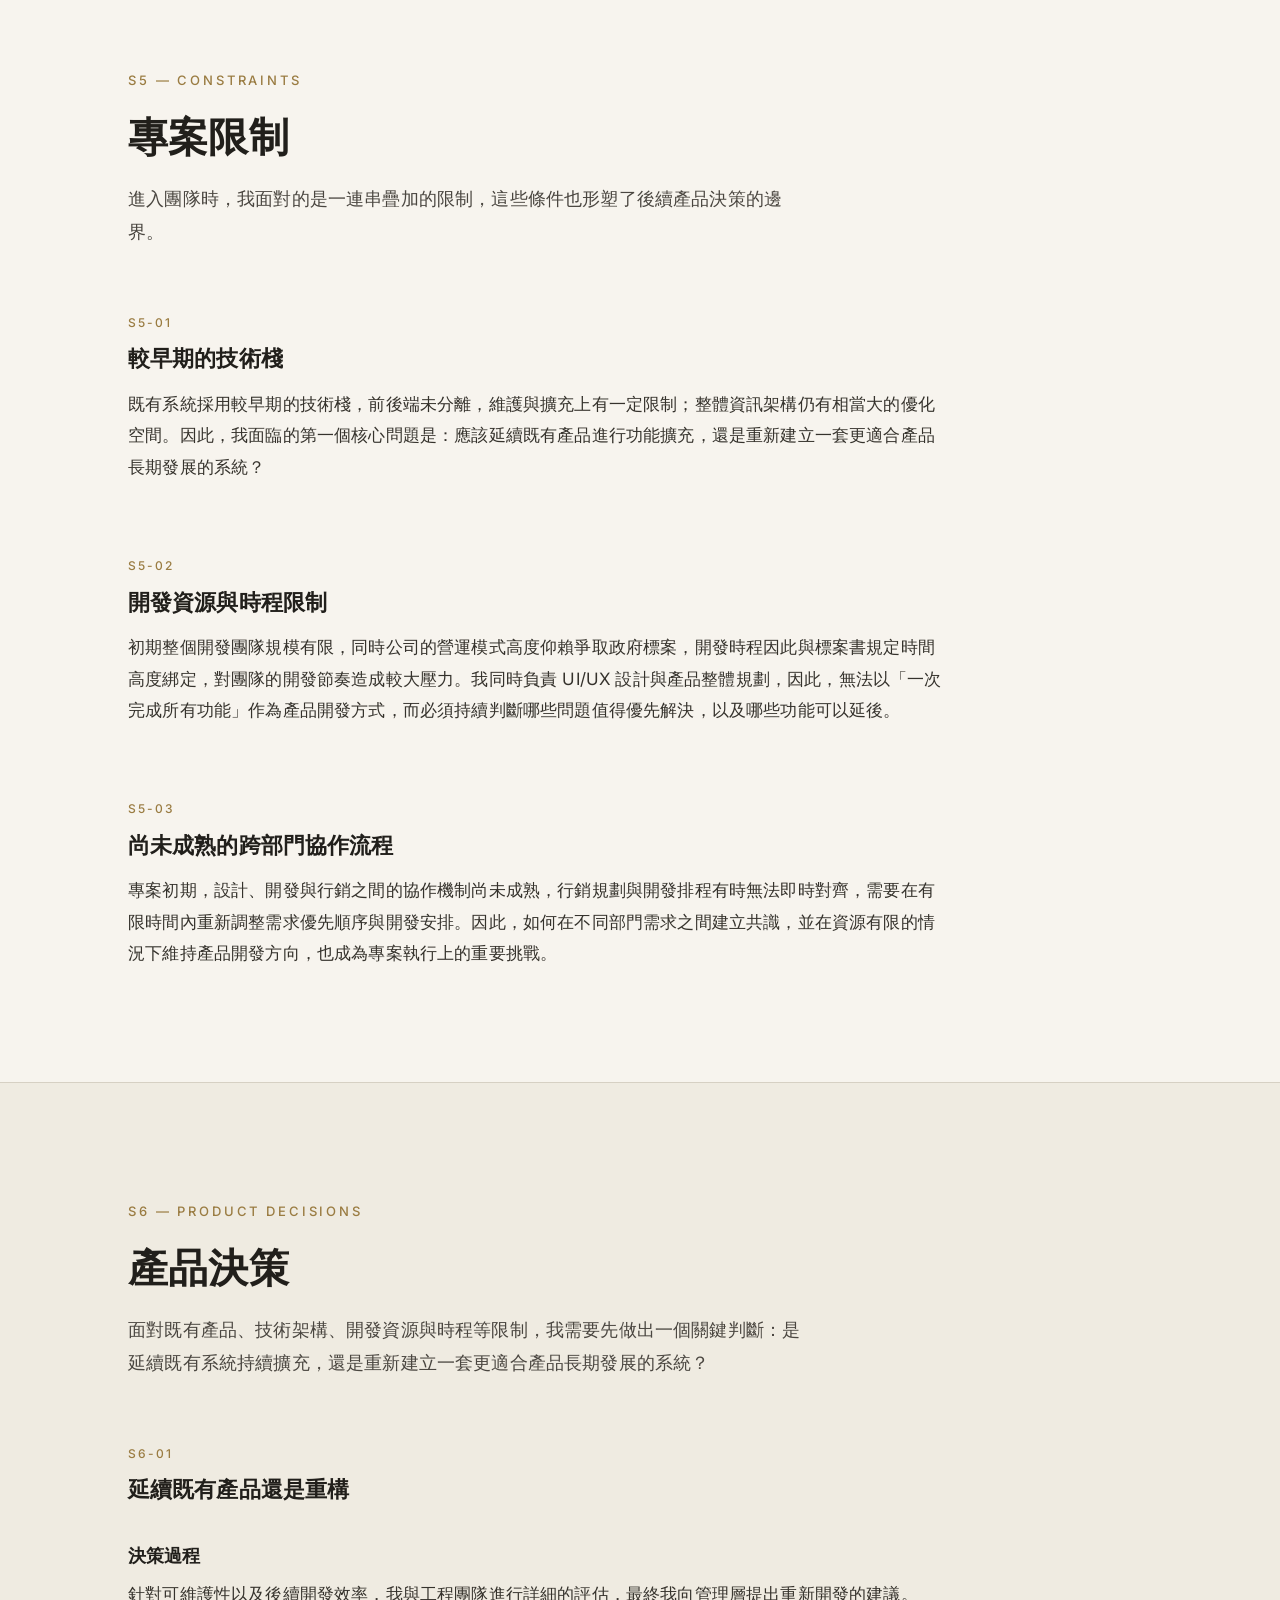
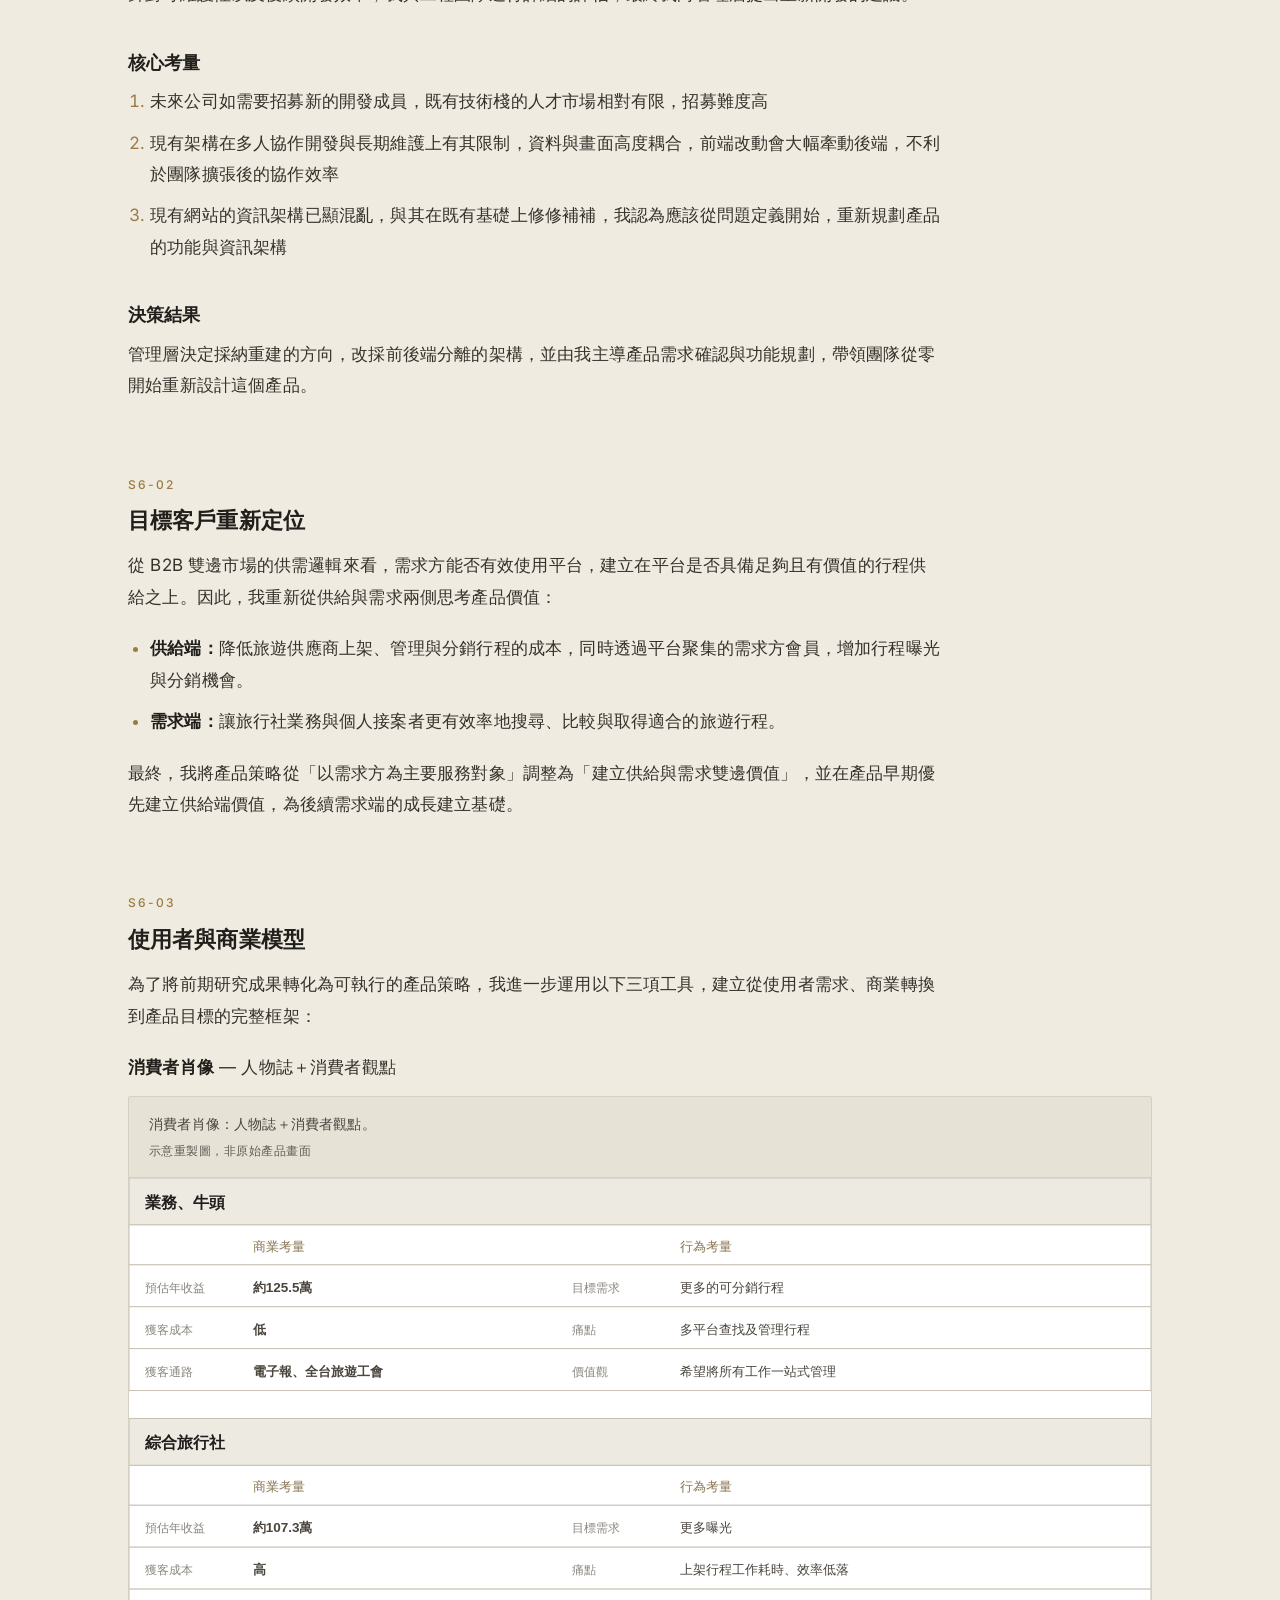
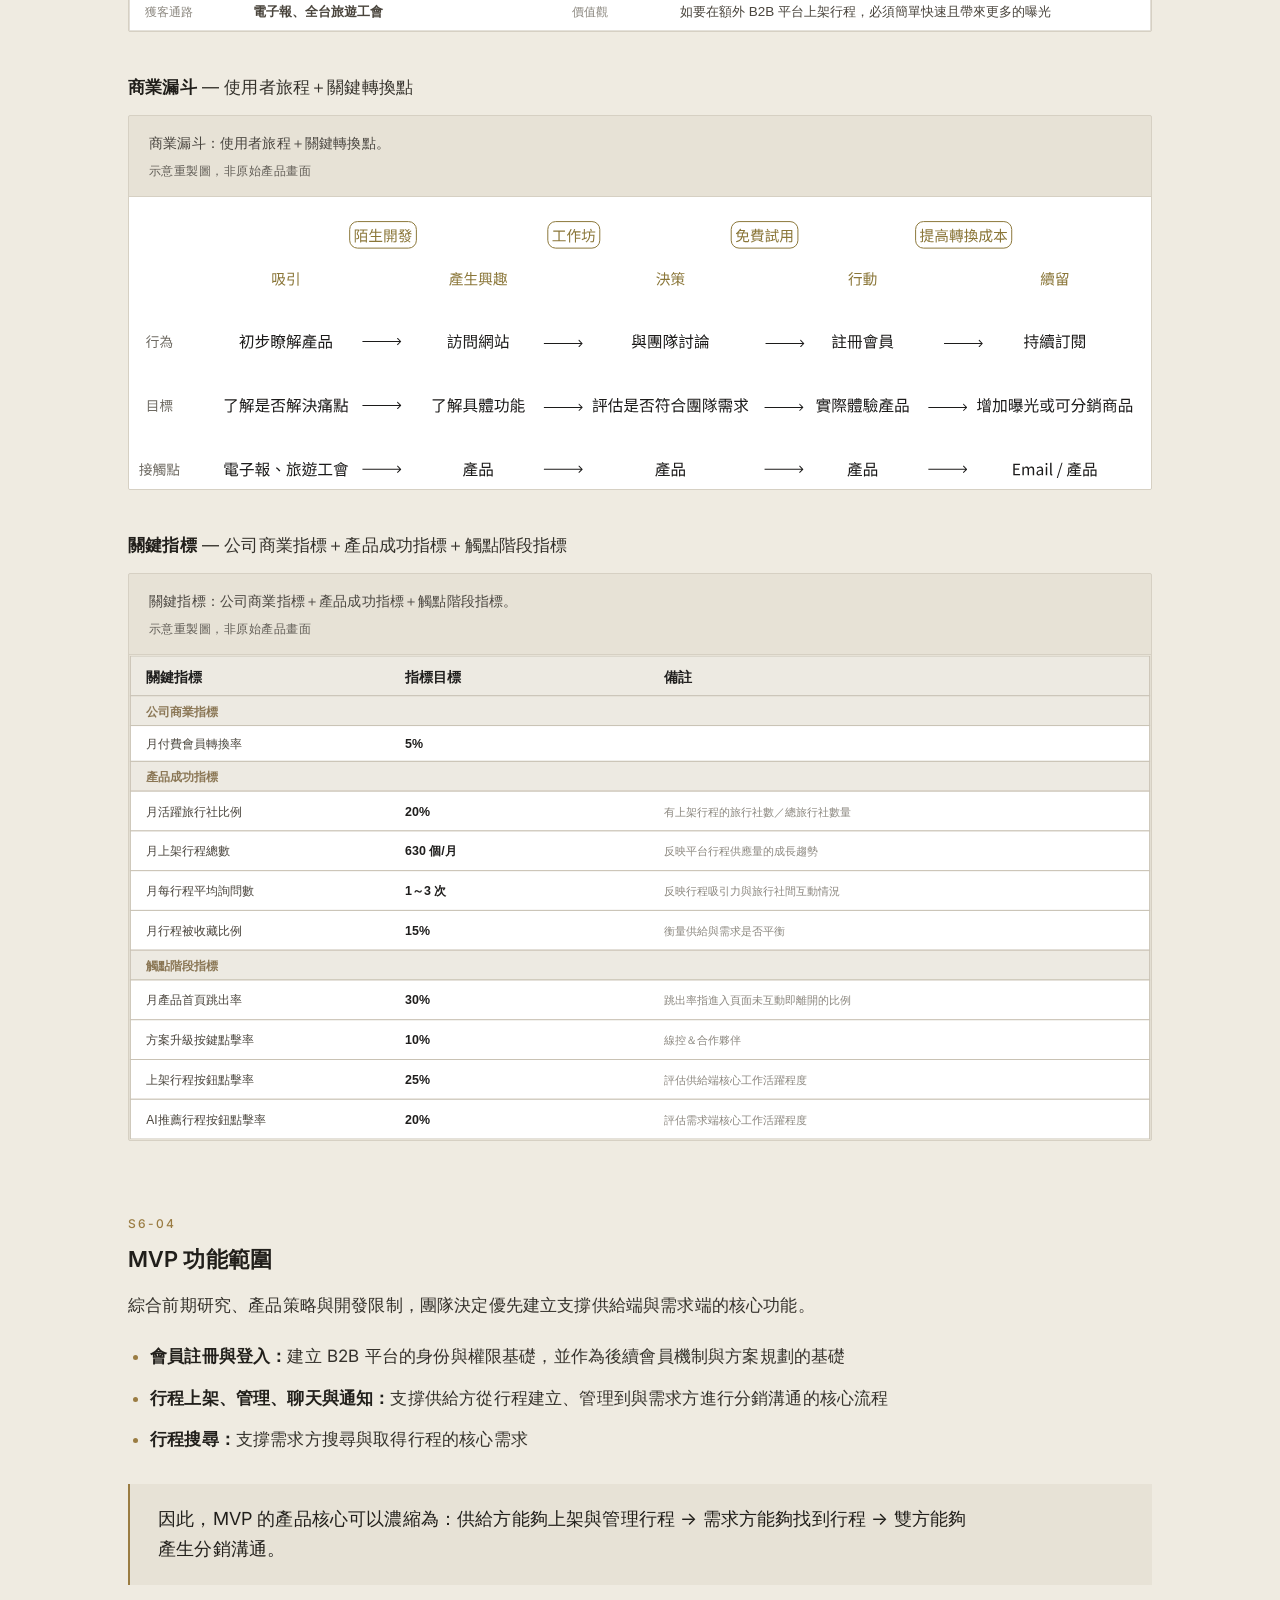
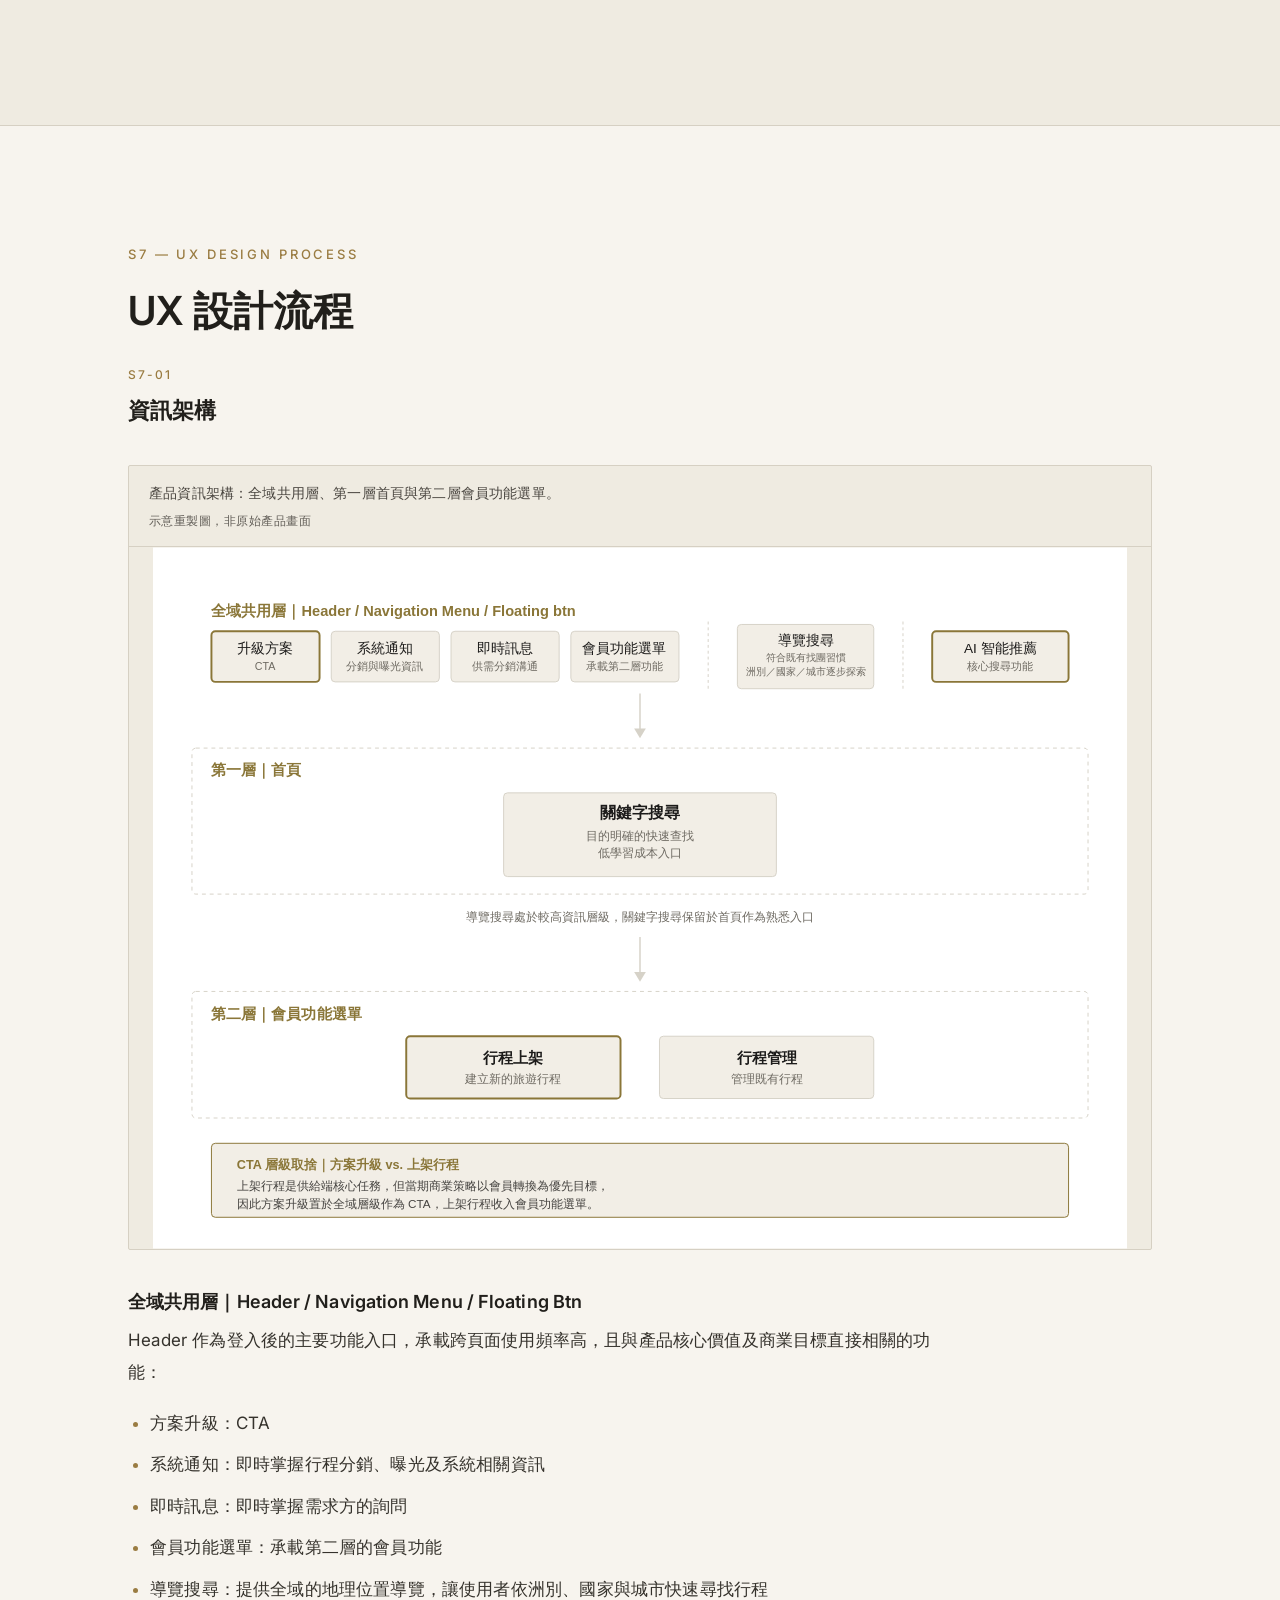
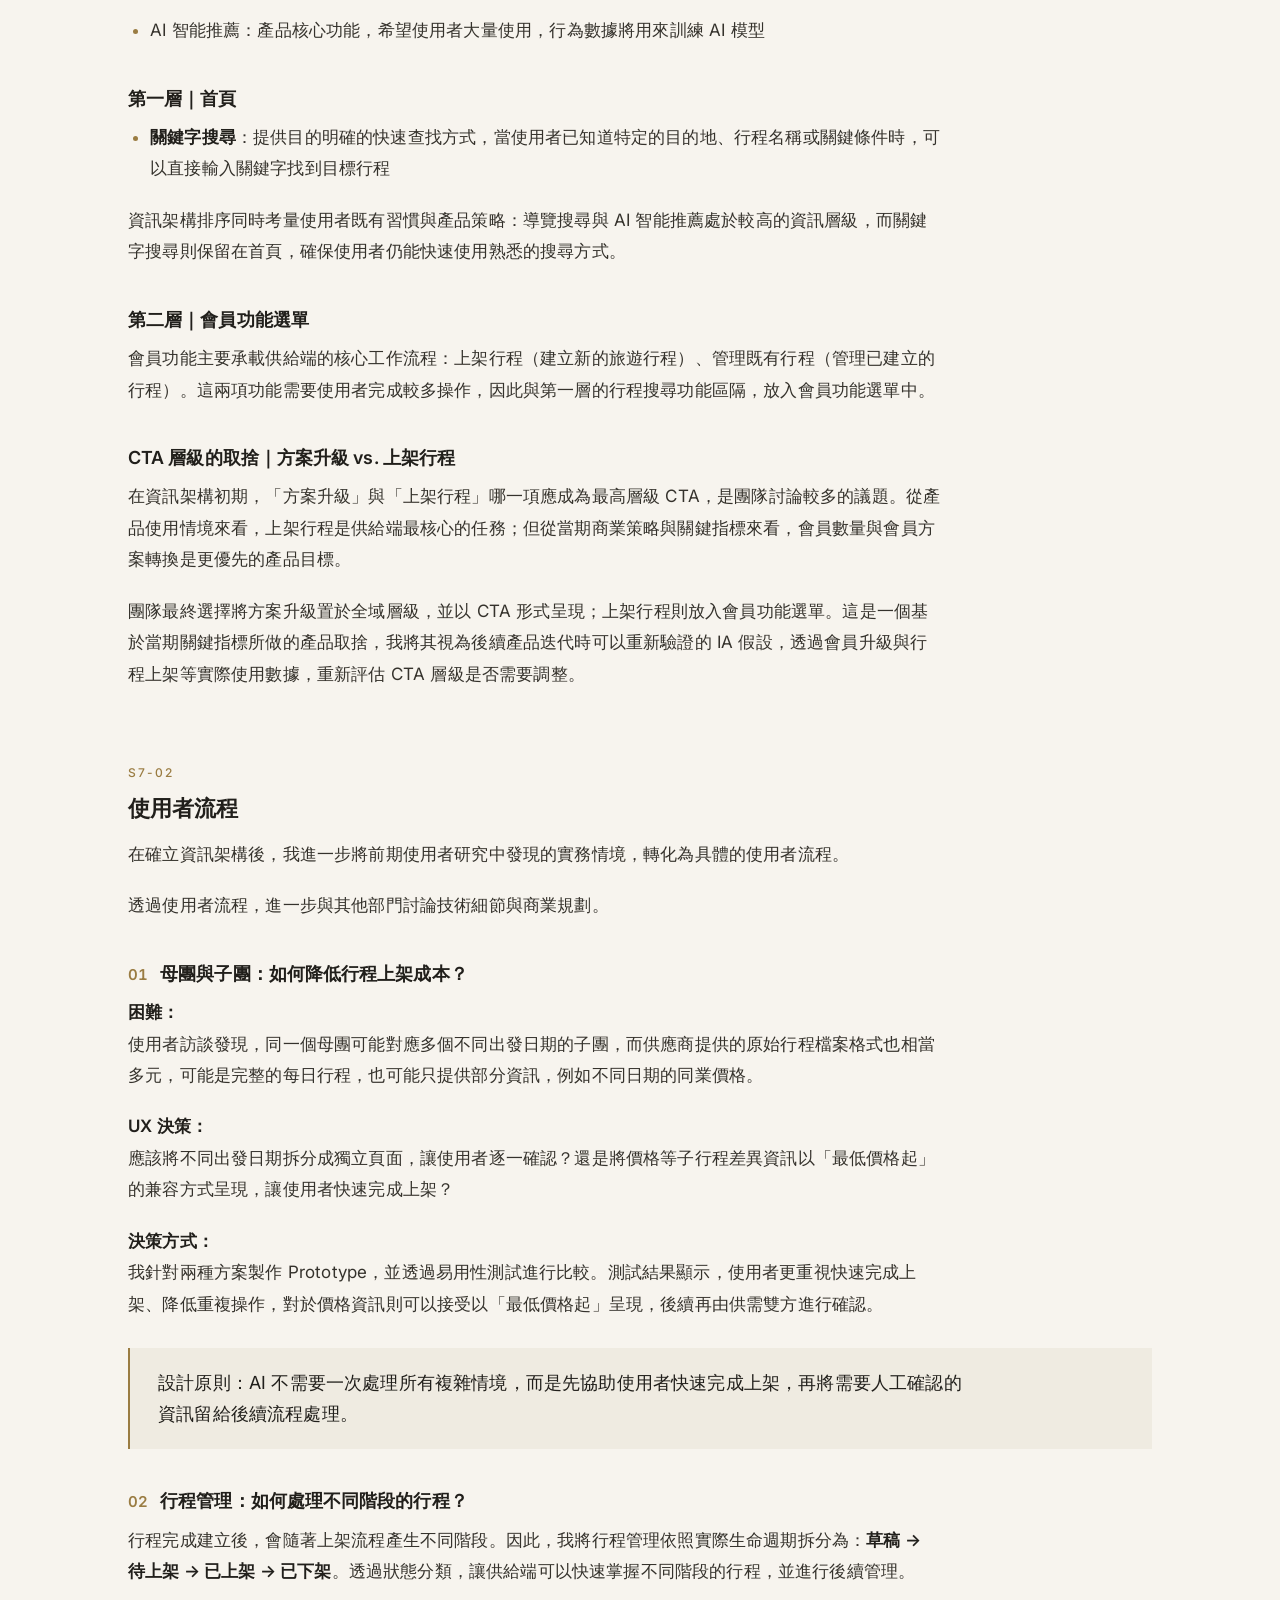
==== commit d3995174: "s7-02" ====
--- a/channel-t/index.html
+++ b/channel-t/index.html
@@ -350,32 +350,24 @@
           </figure>
 
           <div class="sub">
-            <h4>全域共用層｜Header / Navigation</h4>
-            <p>Header 作為登入後主要的全域入口，承載跨頁面使用頻率高，且與產品核心價值及商業目標直接相關的功能：</p>
+            <h4>全域共用層｜Header / Navigation Menu / Floating Btn</h4>
+            <p>Header 作為登入後的主要功能入口，承載跨頁面使用頻率高，且與產品核心價值及商業目標直接相關的功能：</p>
             <ul>
-              <li>系統通知：讓使用者即時掌握行程分銷、曝光及系統相關資訊</li>
-              <li>即時訊息：讓供給端即時掌握需求方的詢問與分銷溝通</li>
+              <li>方案升級：CTA</li>
+              <li>系統通知：即時掌握行程分銷、曝光及系統相關資訊</li>
+              <li>即時訊息：即時掌握需求方的詢問</li>
               <li>會員功能選單：承載第二層的會員功能</li>
               <li>導覽搜尋：提供全域的地理位置導覽，讓使用者依洲別、國家與城市快速尋找行程</li>
-              <li>AI 智能推薦：產品核心功能，提供另一種行程搜尋方式</li>
+              <li>AI 智能推薦：產品核心功能，希望使用者大量使用，行為數據將用來訓練 AI 模型</li>
             </ul>
-            <p><strong>主要考量</strong></p>
-            <ol>
-              <li>降低學習成本，將跨頁面、高頻使用的功能維持在一致的位置，符合使用者既有的產品心智模型</li>
-              <li>兼顧產品與商業目標，例如將方案升級置於全域層級，使其成為明確的商業 CTA；同時將訊息與通知置於全域層，讓供給端能即時掌握分銷相關活動</li>
-              <li>將 AI 智能推薦提升至全域層級，讓使用者可以隨時透過 AI 進行行程探索。AI 搜尋所產生的實際使用資料，將作為後續 AI 模型優化的基礎。</li>
-            </ol>
           </div>
 
           <div class="sub">
             <h4>第一層｜首頁</h4>
-            <p>首頁是使用者進入產品後的第一層入口，提供三種行程搜尋方式：</p>
             <ul>
-              <li><strong>導覽搜尋</strong>：符合旅行社業務既有的找團習慣，透過洲別、國家、城市等地理位置逐步探索行程，適合尚未鎖定特定行程、需要瀏覽與比較選項的情境</li>
-              <li><strong>AI 智能推薦</strong>：作為產品核心搜尋能力，讓使用者以較自然的方式描述需求，探索符合條件的行程</li>
               <li><strong>關鍵字搜尋</strong>：提供目的明確的快速查找方式，當使用者已知道特定的目的地、行程名稱或關鍵條件時，可以直接輸入關鍵字找到目標行程</li>
             </ul>
-            <p>資訊架構並非單純依照功能重要性排序，而是同時考量使用者既有習慣與產品策略：導覽搜尋與 AI 智能推薦處於較高的資訊層級，而關鍵字搜尋則保留在首頁，確保使用者仍能快速使用熟悉的搜尋方式。</p>
+            <p>資訊架構排序同時考量使用者既有習慣與產品策略：導覽搜尋與 AI 智能推薦處於較高的資訊層級，而關鍵字搜尋則保留在首頁，確保使用者仍能快速使用熟悉的搜尋方式。</p>
           </div>
 
           <div class="sub">
@@ -386,7 +378,7 @@
           <div class="sub">
             <h4>CTA 層級的取捨｜方案升級 vs. 上架行程</h4>
             <p>在資訊架構初期，「方案升級」與「上架行程」哪一項應成為最高層級 CTA，是團隊討論較多的議題。從產品使用情境來看，上架行程是供給端最核心的任務；但從當期商業策略與關鍵指標來看，會員數量與會員方案轉換是更優先的產品目標。</p>
-            <p>因此，我最終選擇將方案升級置於全域層級，並以 CTA 形式呈現；上架行程則放入會員功能選單。這是一個基於當期關鍵指標所做的產品取捨，而非單純依照「核心功能就應該放最高層級」的資訊架構原則。實際使用後，這項安排並未造成明顯的操作問題，因此第一階段沒有進一步調整；但我也將其視為後續產品迭代時可以重新驗證的 IA 假設，透過會員升級與行程上架等實際使用數據，重新評估 CTA 層級是否需要調整。</p>
+            <p>團隊最終選擇將方案升級置於全域層級，並以 CTA 形式呈現；上架行程則放入會員功能選單。這是一個基於當期關鍵指標所做的產品取捨，我將其視為後續產品迭代時可以重新驗證的 IA 假設，透過會員升級與行程上架等實際使用數據，重新評估 CTA 層級是否需要調整。</p>
           </div>
         </div>
 
@@ -394,6 +386,7 @@
           <p class="block__id">S7-02</p>
           <h3>使用者流程</h3>
           <p>在確立資訊架構後，我進一步將前期使用者研究中發現的實務情境，轉化為具體的使用者流程。</p>
+          <p>透過使用者流程，進一步與其他部門討論技術細節與商業規劃。</p>
 
           <div class="sub">
             <h4><span class="sub__num">01</span>母團與子團：如何降低行程上架成本？</h4>
@@ -405,16 +398,19 @@
 
           <div class="sub">
             <h4><span class="sub__num">02</span>行程管理：如何處理不同階段的行程？</h4>
-            <p>行程完成建立後，並非立即進入單一固定狀態，而會隨著上架流程產生不同階段。因此，我將行程管理依照實際生命週期拆分為：<strong>草稿 → 待上架 → 已上架 → 已下架</strong>。透過狀態分類，讓供給端可以快速掌握不同階段的行程，並進行後續管理。這也讓行程管理不只是單純的資料列表，而是成為供給端掌握行程生命週期的主要工作入口。</p>
+            <p>行程完成建立後，會隨著上架流程產生不同階段。因此，我將行程管理依照實際生命週期拆分為：<strong>草稿 → 待上架 → 已上架 → 已下架</strong>。透過狀態分類，讓供給端可以快速掌握不同階段的行程，並進行後續管理。</p>
+            <p><strong>情境：</strong><br>一般情境外，使用者有需求將特定行程預先上架但不公開，或是暫時先下架不供分銷</p>
+            <p><strong>UX 決策：</strong><br>「草稿」由使用者主動設定；「已下架」則兼容系統自動判定與使用者主動操作</p>
+            <blockquote><p>提升產品生命週期的彈性，讓產品狀態更貼近使用者的實際操作情境與需求。</p></blockquote>
           </div>
 
           <div class="sub">
             <h4><span class="sub__num">03</span>多部門協作：誰可以成為行程協作者？</h4>
-            <p>使用者研究也發現，一個行程從建立、上架到後續分銷，可能涉及同公司的不同部門，因此流程不能只設計成單一使用者操作。我進一步與工程團隊討論：如何邀請協作者？協作者是否必須來自同一家公司？系統如何判斷會員是否屬於同一家公司？不同會員角色是否應具有不同的協作權限？</p>
-            <p>這些問題同時涉及使用者流程、會員機制與系統權限邏輯。經過使用者流程規劃與跨部門討論，我進一步將協作需求回饋至產品與商業策略，與管理層及行銷部門共同確立會員機制未來的分眾方向，作為後續方案與權限設計的基礎。</p>
-          </div>
-
-          <blockquote><p>使用者研究 → 問題定義 → Prototype 驗證 → Flow 設計 → 產品規則 → 工程落地</p></blockquote>
+            <p><strong>情境：</strong><br>使用者研究也發現，一個行程從建立、上架到後續分銷，可能涉及同公司的不同部門，因此流程不能只設計成單一使用者操作。</p>
+            <p><strong>團隊決策：</strong><br>開發團隊進一步討論，如何邀請協作者？協作者是否必須來自同一家公司？系統如何判斷會員是否屬於同一家公司？不同會員角色是否應具有不同的協作權限？</p>
+            <p><strong>跨部門協作：</strong><br>這些問題同時涉及使用者流程、會員機制與系統權限邏輯。透過使用者流程，開發團隊進一步與管理層及行銷部門共同確立會員機制、系統權限及會員方案的具體細節。</p>
+          </div>
+
         </div>
 
         <div class="block">
